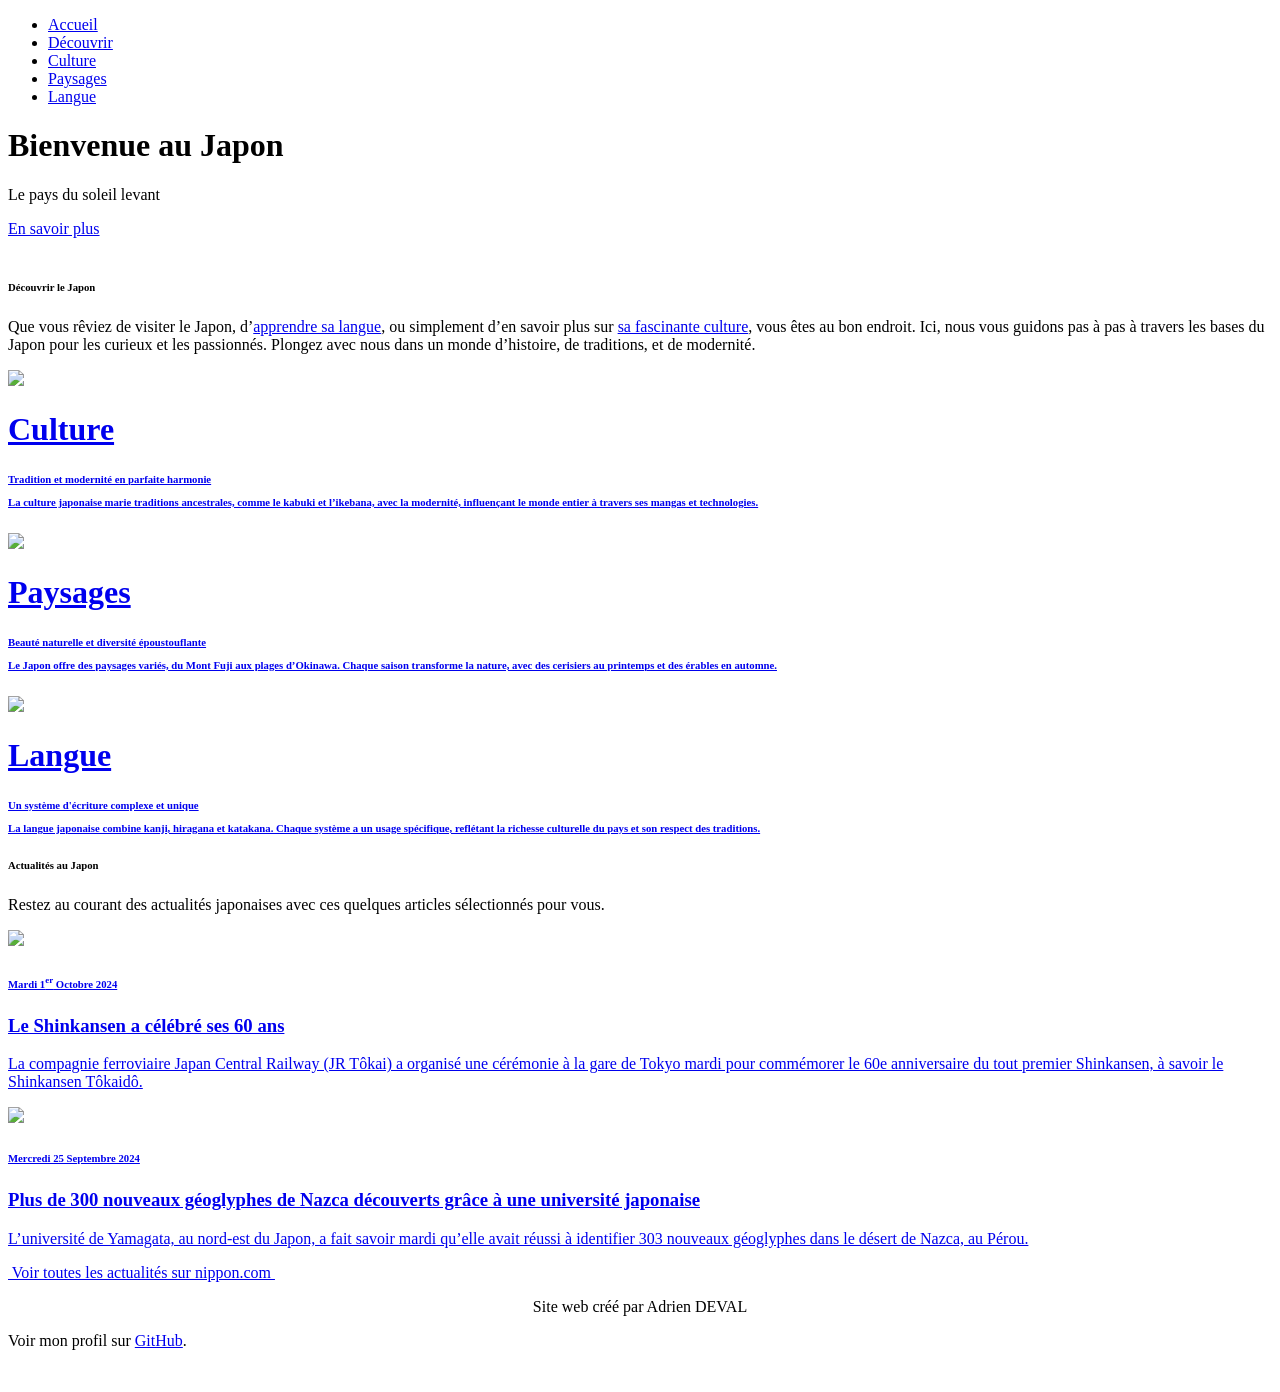
==== index.html @ ce6be85e "Create index.html" ====
<!DOCTYPE html>
<html lang="fr">

<head>
    <meta charset="utf-8">
    <meta name="viewport" content="width=device-width, initial-scale=1, shrink-to-fit=no">
    <title>Accueil</title>

    <link rel="stylesheet" href="assets/vendors/themify-icons/css/themify-icons.css">

    <link rel="stylesheet" href="assets/css/dorang.css">

    <link rel="shortcut icon" href="https://i.postimg.cc/gkh2PCHg/logo-japan.png" type="image/x-icon">

</head>

<body data-spy="scroll" data-target=".navbar" data-offset="40" id="home" class="dark-theme">

    <nav class="page-navbar" data-spy="affix" data-offset-top="10">
        <ul class="nav-navbar container">
            <li class="nav-item"><a href="index.html" class="nav-link nav-active">Accueil</a></li>
            <li class="nav-item"><a href="decouvrir.html" class="nav-link">Découvrir</a></li>
            <li class="nav-item"><a href="culture.html" class="nav-link">Culture</a></li>
            <li class="nav-item"><a href="paysages.html" class="nav-link">Paysages</a></li>
            <li class="nav-item"><a href="langue.html" class="nav-link">Langue</a></li>
        </ul>
    </nav>

    <header class="header">
        <div class="overlay"></div>
        <div class="header-content">
            <h1 class="header-title">Bienvenue au Japon</h1>
            <p class="header-subtitle">Le pays du soleil levant</p>

            <a href="#discoverTitle" class="btn btn-theme-color" title="Découvrir le site"><i class="ti-info"></i> En
                savoir plus</a>

        </div>
    </header>

    <br id="discoverTitle">
    <div class="container page-container">
        <div class="col-md-10 col-lg-8 m-auto">
            <h6 class="title mb-4">Découvrir le Japon</h6>
            <p class="mb-5">Que vous rêviez de visiter le Japon, d’<a href="langue.html" class="linkInText">apprendre sa
                    langue</a>, ou simplement d’en savoir plus
                sur <a href="culture.html" class="linkInText">sa fascinante culture</a>, vous êtes au bon endroit. Ici,
                nous vous guidons pas à pas à travers les
                bases du Japon pour les curieux et les passionnés. Plongez avec nous dans un monde d’histoire, de
                traditions, et de modernité.</p>
        </div>

        <div class="row mb-4">
            <div class="col-md-4">
                <a href="culture.html" class="overlay-img" title="Découvrir la culture">
                    <img src="assets/imgs/index/culture.jpg">
                    <div class="overlay"></div>
                    <div class="des">
                        <h1 class="title">Culture</h1>
                        <h6 class="subtitle">Tradition et modernité en parfaite harmonie</p>
                            <p class="textOnImg">La culture japonaise marie traditions ancestrales, comme le kabuki et
                                l’ikebana, avec la modernité, influençant le monde entier à travers ses mangas et
                                technologies.</p>
                    </div>
                </a>
            </div>
            <div class="col-md-4">
                <a href="paysages.html" class="overlay-img" title="Découvrir les paysages">
                    <img src="main/assets/imgs/index/paysages.jpg">
                    <div class="overlay"></div>
                    <div class="des">
                        <h1 class="title">Paysages</h1>
                        <h6 class="subtitle">Beauté naturelle et diversité époustouflante</p>
                            <p class="textOnImg">Le Japon offre des paysages variés, du Mont Fuji aux plages d’Okinawa.
                                Chaque saison transforme la nature, avec des cerisiers au printemps et des érables en
                                automne.</p>
                    </div>
                </a>
            </div>
            <div class="col-md-4">
                <a href="langue.html" class="overlay-img" title="Découvrir la langue">
                    <img src="/main/assets/imgs/index/langue.jpg">
                    <div class="overlay"></div>
                    <div class="des">
                        <h1 class="title">Langue</h1>
                        <h6 class="subtitle">Un système d'écriture complexe et unique</p>
                            <p class="textOnImg">La langue japonaise combine kanji, hiragana et katakana. Chaque système
                                a un usage spécifique, reflétant la richesse culturelle du pays et son respect des
                                traditions.</p>
                    </div>
                </a>
            </div>
        </div>

        <div class="col-md-10 col-lg-8 m-auto">
            <h6 class="title mb-4 mt-5 pt-5">Actualités au Japon</h6>
            <p class="mb-5">Restez au courant des actualités japonaises avec ces quelques articles sélectionnés pour
                vous.</p>
        </div>

        <div class="row mb-5">
            <div class="col-md-6">
                <a href="https://www.nippon.com/fr/news/yjj2024100100133/" target="_blank" class="card"
                    title="Ouvrir l'article dans un nouvel onglet">
                    <img src="/main/assets/imgs/news/img1.jpg" class="card-img">
                    <div class="card-body">
                        <h6 class="card-subtitle">Mardi 1<sup>er</sup> Octobre 2024</h6>
                        <h3 class="card-title">Le Shinkansen a célébré ses 60 ans</h3>
                        <p>La compagnie ferroviaire Japan Central Railway (JR Tôkai) a organisé une cérémonie à la gare
                            de Tokyo mardi pour commémorer le 60e anniversaire du tout premier Shinkansen, à savoir le
                            Shinkansen Tôkaidô.</p>
                    </div>
                </a>
            </div>
            <div class="col-md-6">
                <a href="https://www.nippon.com/fr/news/yjj2024092400904/" target="_blank" class="card"
                    title="Ouvrir l'article dans un nouvel onglet">
                    <img src="/main/assets/imgs/news/img2.jpg" class="card-img">
                    <div class="card-body">
                        <h6 class="card-subtitle">Mercredi 25 Septembre 2024</h6>
                        <h3 class="card-title">Plus de 300 nouveaux géoglyphes de Nazca découverts grâce à une
                            université japonaise</h3>
                        <p>L’université de Yamagata, au nord-est du Japon, a fait savoir mardi qu’elle avait réussi à
                            identifier 303 nouveaux géoglyphes dans le désert de Nazca, au Pérou.</p>
                    </div>
                </a>
            </div>
        </div>

        <p><i class="ti-arrow-right"></i> <a href="https://www.nippon.com/fr/news/" class="linkInText" target="_blank" title="Ouvrir cette page dans un nouvel onglet">&nbsp;Voir toutes
                les actualités sur nippon.com&nbsp;</a></p>

    </div>

    <div class="contact-section">
        <div class="overlay"></div>
        <div class="container">
            <p align="center">Site web créé par Adrien DEVAL</p>
            <p>Voir mon profil sur <i class="bi bi-github"></i> <a href="https://github.com/adriendeval" class="linkInText" target="_blank" title="Ouvrir cette page dans un nouvel onglet">GitHub</a>.</p>
            <br>
        </div>
    </div>

    <script src="assets/vendors/jquery/jquery-3.4.1.js"></script>
    <script src="assets/vendors/bootstrap/bootstrap.bundle.js"></script>

    <script src="assets/vendors/bootstrap/bootstrap.affix.js"></script>

    <script src="assets/js/dorang.js"></script>

</body>

</html>
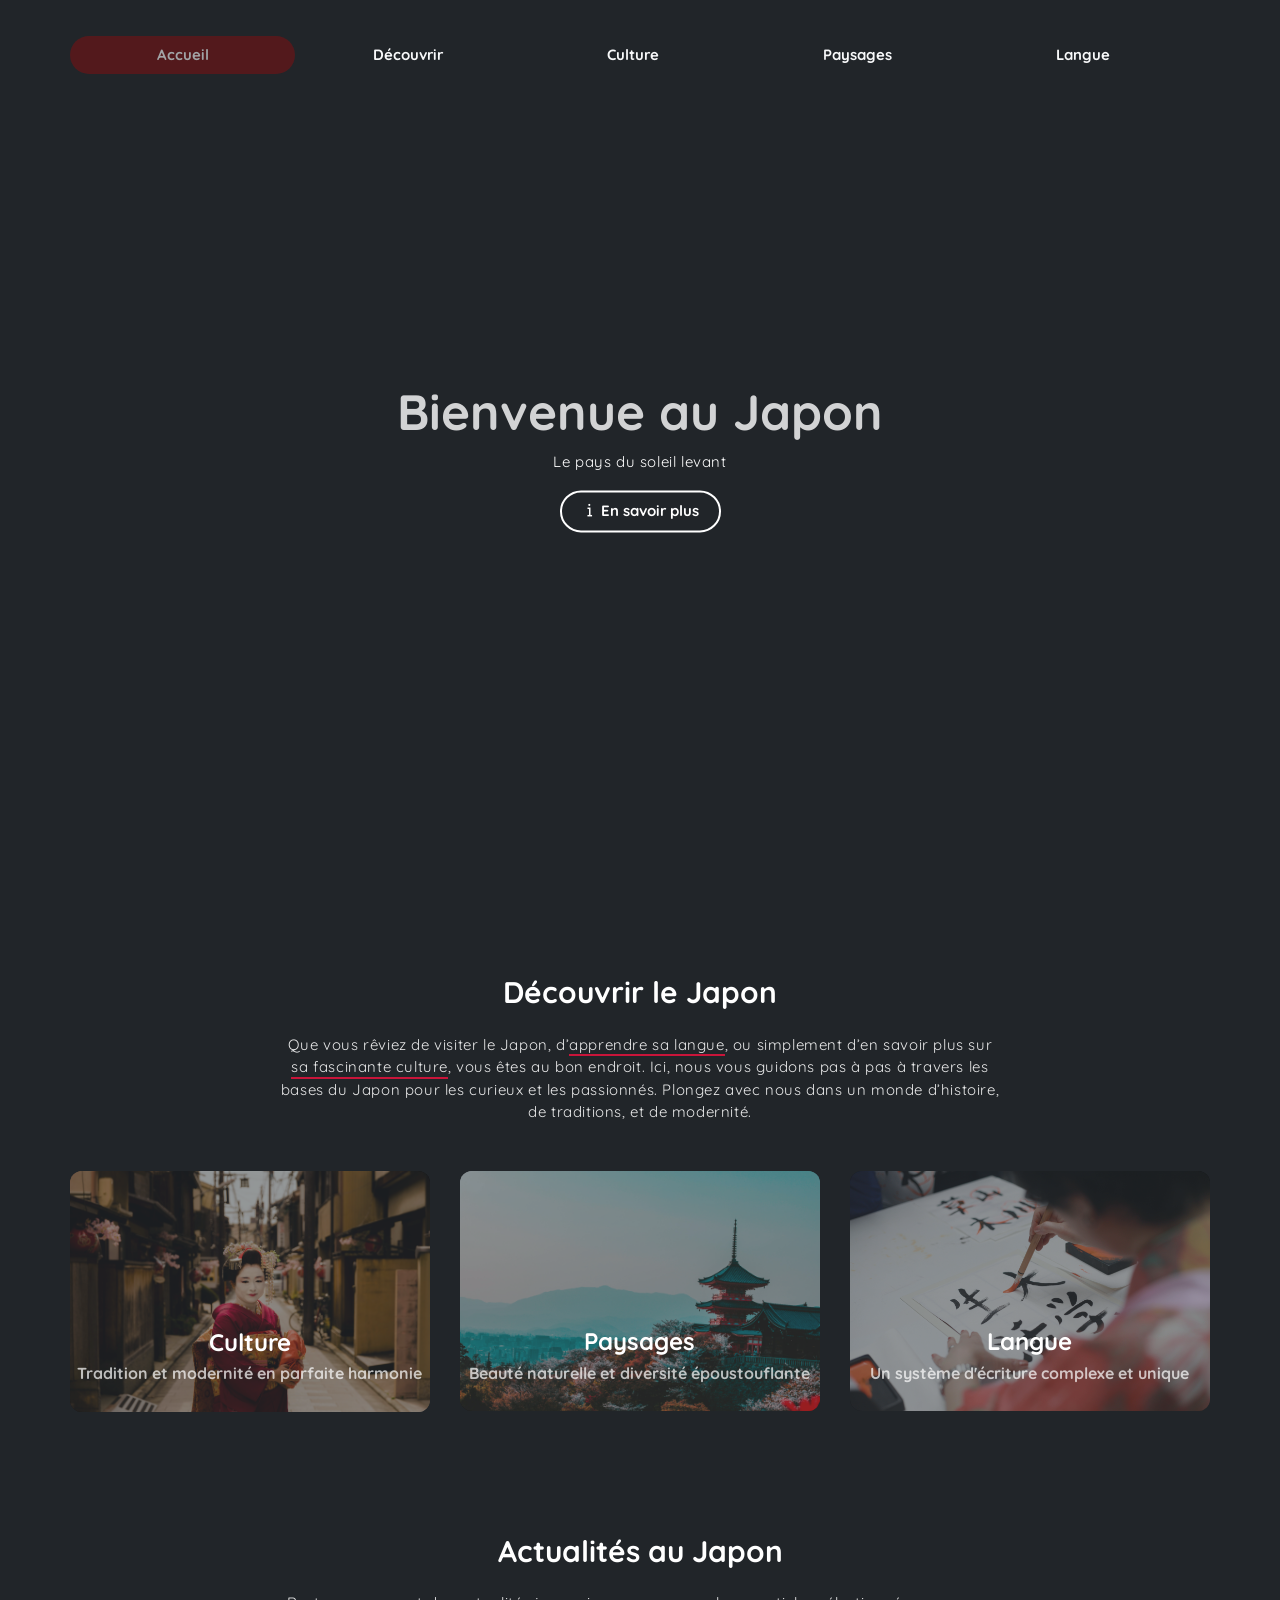
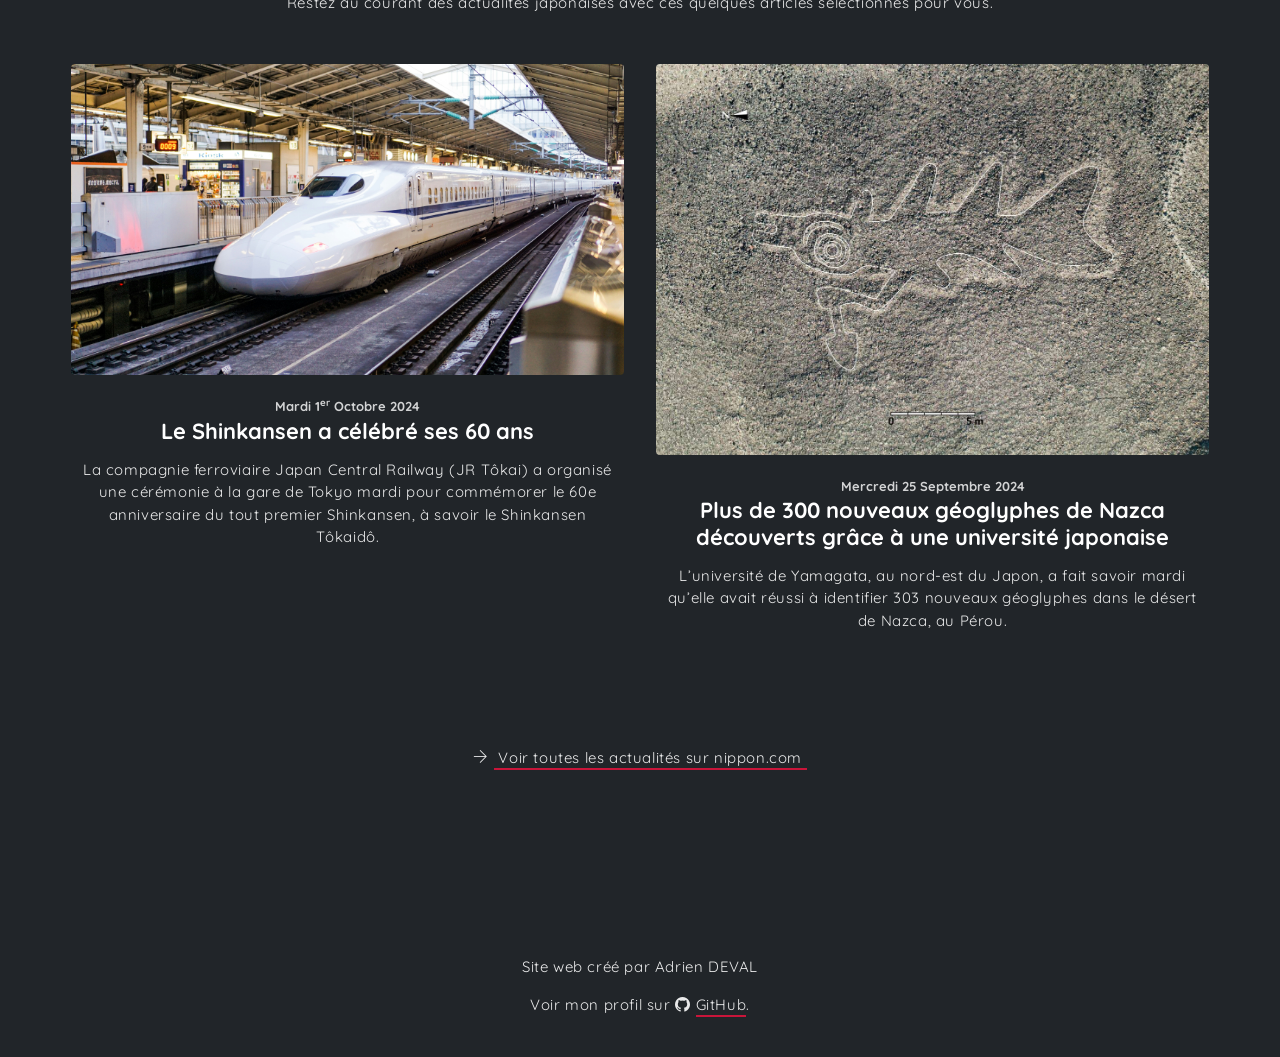
==== commit e00e54c3: "Améliorations" ====
--- a/index.html
+++ b/index.html
@@ -42,9 +42,9 @@
     <div class="container page-container">
         <div class="col-md-10 col-lg-8 m-auto">
             <h6 class="title mb-4">Découvrir le Japon</h6>
-            <p class="mb-5">Que vous rêviez de visiter le Japon, d’<a href="langue.html" class="linkInText">apprendre sa
+            <p class="mb-5">Que vous rêviez de visiter le Japon, d’<a href="langue.html" target="_blank" class="linkInText">apprendre sa
                     langue</a>, ou simplement d’en savoir plus
-                sur <a href="culture.html" class="linkInText">sa fascinante culture</a>, vous êtes au bon endroit. Ici,
+                sur <a href="culture.html" class="linkInText" target="_blank">sa fascinante culture</a>, vous êtes au bon endroit. Ici,
                 nous vous guidons pas à pas à travers les
                 bases du Japon pour les curieux et les passionnés. Plongez avec nous dans un monde d’histoire, de
                 traditions, et de modernité.</p>
@@ -66,7 +66,7 @@
             </div>
             <div class="col-md-4">
                 <a href="paysages.html" class="overlay-img" title="Découvrir les paysages">
-                    <img src="main/assets/imgs/index/paysages.jpg">
+                    <img src="assets/imgs/index/paysages.jpg">
                     <div class="overlay"></div>
                     <div class="des">
                         <h1 class="title">Paysages</h1>
@@ -79,7 +79,7 @@
             </div>
             <div class="col-md-4">
                 <a href="langue.html" class="overlay-img" title="Découvrir la langue">
-                    <img src="/main/assets/imgs/index/langue.jpg">
+                    <img src="assets/imgs/index/langue.jpg">
                     <div class="overlay"></div>
                     <div class="des">
                         <h1 class="title">Langue</h1>
@@ -102,7 +102,7 @@
             <div class="col-md-6">
                 <a href="https://www.nippon.com/fr/news/yjj2024100100133/" target="_blank" class="card"
                     title="Ouvrir l'article dans un nouvel onglet">
-                    <img src="/main/assets/imgs/news/img1.jpg" class="card-img">
+                    <img src="assets/imgs/news/img1.jpg" class="card-img">
                     <div class="card-body">
                         <h6 class="card-subtitle">Mardi 1<sup>er</sup> Octobre 2024</h6>
                         <h3 class="card-title">Le Shinkansen a célébré ses 60 ans</h3>
@@ -115,7 +115,7 @@
             <div class="col-md-6">
                 <a href="https://www.nippon.com/fr/news/yjj2024092400904/" target="_blank" class="card"
                     title="Ouvrir l'article dans un nouvel onglet">
-                    <img src="/main/assets/imgs/news/img2.jpg" class="card-img">
+                    <img src="assets/imgs/news/img2.jpg" class="card-img">
                     <div class="card-body">
                         <h6 class="card-subtitle">Mercredi 25 Septembre 2024</h6>
                         <h3 class="card-title">Plus de 300 nouveaux géoglyphes de Nazca découverts grâce à une
@@ -127,7 +127,8 @@
             </div>
         </div>
 
-        <p><i class="ti-arrow-right"></i> <a href="https://www.nippon.com/fr/news/" class="linkInText" target="_blank" title="Ouvrir cette page dans un nouvel onglet">&nbsp;Voir toutes
+        <p><i class="ti-arrow-right"></i> <a href="https://www.nippon.com/fr/news/" class="linkInText" target="_blank"
+                title="Ouvrir cette page dans un nouvel onglet">&nbsp;Voir toutes
                 les actualités sur nippon.com&nbsp;</a></p>
 
     </div>
@@ -136,7 +137,8 @@
         <div class="overlay"></div>
         <div class="container">
             <p align="center">Site web créé par Adrien DEVAL</p>
-            <p>Voir mon profil sur <i class="bi bi-github"></i> <a href="https://github.com/adriendeval" class="linkInText" target="_blank" title="Ouvrir cette page dans un nouvel onglet">GitHub</a>.</p>
+            <p>Voir mon profil sur <i class="bi bi-github"></i> <a href="https://github.com/adriendeval"
+                    class="linkInText" target="_blank" title="Ouvrir cette page dans un nouvel onglet">GitHub</a>.</p>
             <br>
         </div>
     </div>
@@ -150,4 +152,4 @@
 
 </body>
 
-</html>
+</html>
--- a/assets/css/dorang.css
+++ b/assets/css/dorang.css
@@ -0,0 +1,12912 @@
+@import url("https://fonts.googleapis.com/css?family=Quicksand:300,400,500,700");
+@import url("https://cdn.jsdelivr.net/npm/bootstrap-icons@1.11.3/font/bootstrap-icons.min.css");
+
+:root {
+  --blue: #007bff;
+  --indigo: #6610f2;
+  --purple: #6f42c1;
+  --pink: #e83e8c;
+  --red: #dc3545;
+  --orange: #fd7e14;
+  --yellow: #ffc107;
+  --green: #28a745;
+  --teal: #20c997;
+  --cyan: #17a2b8;
+  --white: #fff;
+  --gray: #6c757d;
+  --gray-dark: #343a40;
+  --primary: #007bff;
+  --secondary: #6c757d;
+  --success: #28a745;
+  --info: #17a2b8;
+  --warning: #ffc107;
+  --danger: #dc3545;
+  --light: #f8f9fa;
+  --dark: #343a40;
+  --breakpoint-xs: 0;
+  --breakpoint-sm: 576px;
+  --breakpoint-md: 768px;
+  --breakpoint-lg: 992px;
+  --breakpoint-xl: 1200px;
+  --font-family-sans-serif: "Quicksand", sans-serif;
+  --font-family-monospace: SFMono-Regular, Menlo, Monaco, Consolas, "Liberation Mono", "Courier New", monospace;
+}
+
+::selection {
+  background-color: crimson;
+}
+
+*,
+*::before,
+*::after {
+  box-sizing: border-box;
+}
+
+html {
+  font-family: sans-serif;
+  line-height: 1.15;
+  -webkit-text-size-adjust: 100%;
+  -webkit-tap-highlight-color: rgba(0, 0, 0, 0);
+  scroll-behavior: smooth;
+}
+
+article,
+aside,
+figcaption,
+figure,
+footer,
+header,
+hgroup,
+main,
+nav,
+section {
+  display: block;
+}
+
+.textOnImg {
+  margin-left: 25px;
+  margin-right: 25px;
+  font-size: smaller;
+}
+
+body {
+  margin: 0;
+  font-family: "Quicksand", sans-serif;
+  font-size: 1rem;
+  font-weight: 400;
+  line-height: 1.5;
+  color: #212529;
+  text-align: left;
+  background-color: #fff;
+}
+
+[tabindex="-1"]:focus {
+  outline: 0 !important;
+}
+
+hr {
+  box-sizing: content-box;
+  height: 0;
+  overflow: visible;
+}
+
+h1,
+h2,
+h3,
+h4,
+h5,
+h6 {
+  margin-top: 0;
+  margin-bottom: 0.5rem;
+}
+
+p {
+  margin-top: 0;
+  margin-bottom: 1rem;
+}
+
+abbr[title],
+abbr[data-original-title] {
+  text-decoration: underline;
+  -webkit-text-decoration: underline dotted;
+  text-decoration: underline dotted;
+  cursor: help;
+  border-bottom: 0;
+  -webkit-text-decoration-skip-ink: none;
+  text-decoration-skip-ink: none;
+}
+
+address {
+  margin-bottom: 1rem;
+  font-style: normal;
+  line-height: inherit;
+}
+
+ol,
+ul,
+dl {
+  margin-top: 0;
+  margin-bottom: 1rem;
+}
+
+ol ol,
+ul ul,
+ol ul,
+ul ol {
+  margin-bottom: 0;
+}
+
+dt {
+  font-weight: 700;
+}
+
+dd {
+  margin-bottom: .5rem;
+  margin-left: 0;
+}
+
+blockquote {
+  margin: 0 0 1rem;
+}
+
+b,
+strong {
+  font-weight: bolder;
+}
+
+small {
+  font-size: 80%;
+}
+
+sub,
+sup {
+  position: relative;
+  font-size: 75%;
+  line-height: 0;
+  vertical-align: baseline;
+}
+
+sub {
+  bottom: -.25em;
+}
+
+sup {
+  top: -.5em;
+}
+
+a {
+  color: crimson;
+  text-decoration: none;
+  background-color: transparent;
+}
+
+a:hover {
+  color: rgb(196, 22, 57);
+  text-decoration: none;
+}
+
+a:not([href]):not([tabindex]) {
+  color: inherit;
+  text-decoration: none;
+}
+
+a:not([href]):not([tabindex]):hover,
+a:not([href]):not([tabindex]):focus {
+  color: inherit;
+  text-decoration: none;
+}
+
+a:not([href]):not([tabindex]):focus {
+  outline: 0;
+}
+
+pre,
+code,
+kbd,
+samp {
+  font-family: SFMono-Regular, Menlo, Monaco, Consolas, "Liberation Mono", "Courier New", monospace;
+  font-size: 1em;
+}
+
+pre {
+  margin-top: 0;
+  margin-bottom: 1rem;
+  overflow: auto;
+}
+
+figure {
+  margin: 0 0 1rem;
+}
+
+img {
+  vertical-align: middle;
+  border-style: none;
+}
+
+svg {
+  overflow: hidden;
+  vertical-align: middle;
+}
+
+table {
+  border-collapse: collapse;
+}
+
+caption {
+  padding-top: 0.75rem;
+  padding-bottom: 0.75rem;
+  color: #6c757d;
+  text-align: left;
+  caption-side: bottom;
+}
+
+th {
+  text-align: inherit;
+}
+
+label {
+  display: inline-block;
+  margin-bottom: 0.5rem;
+}
+
+button {
+  border-radius: 0;
+}
+
+button:focus {
+  outline: 1px dotted;
+  outline: 5px auto -webkit-focus-ring-color;
+}
+
+input,
+button,
+select,
+optgroup,
+textarea {
+  margin: 0;
+  font-family: inherit;
+  font-size: inherit;
+  line-height: inherit;
+}
+
+button,
+input {
+  overflow: visible;
+}
+
+button,
+select {
+  text-transform: none;
+}
+
+select {
+  word-wrap: normal;
+}
+
+button:not(:disabled),
+[type="button"]:not(:disabled),
+[type="reset"]:not(:disabled),
+[type="submit"]:not(:disabled) {
+  cursor: pointer;
+}
+
+button::-moz-focus-inner,
+[type="button"]::-moz-focus-inner,
+[type="reset"]::-moz-focus-inner,
+[type="submit"]::-moz-focus-inner {
+  padding: 0;
+  border-style: none;
+}
+
+input[type="radio"],
+input[type="checkbox"] {
+  box-sizing: border-box;
+  padding: 0;
+}
+
+textarea {
+  overflow: auto;
+  resize: vertical;
+}
+
+fieldset {
+  min-width: 0;
+  padding: 0;
+  margin: 0;
+  border: 0;
+}
+
+legend {
+  display: block;
+  width: 100%;
+  max-width: 100%;
+  padding: 0;
+  margin-bottom: .5rem;
+  font-size: 1.5rem;
+  line-height: inherit;
+  color: inherit;
+  white-space: normal;
+}
+
+progress {
+  vertical-align: baseline;
+}
+
+[type="number"]::-webkit-inner-spin-button,
+[type="number"]::-webkit-outer-spin-button {
+  height: auto;
+}
+
+[type="search"]::-webkit-search-decoration {
+  -webkit-appearance: none;
+}
+
+::-webkit-file-upload-button {
+  font: inherit;
+  -webkit-appearance: button;
+}
+
+output {
+  display: inline-block;
+}
+
+summary {
+  display: list-item;
+  cursor: pointer;
+}
+
+template {
+  display: none;
+}
+
+[hidden] {
+  display: none !important;
+}
+
+h1,
+h2,
+h3,
+h4,
+h5,
+h6,
+.h1,
+.h2,
+.h3,
+.h4,
+.h5,
+.h6 {
+  margin-bottom: 0.5rem;
+  font-weight: 500;
+  line-height: 1.2;
+}
+
+h1,
+.h1 {
+  font-size: 2.5rem;
+}
+
+h2,
+.h2 {
+  font-size: 2rem;
+}
+
+h3,
+.h3 {
+  font-size: 1.75rem;
+}
+
+h4,
+.h4 {
+  font-size: 1.5rem;
+}
+
+h5,
+.h5 {
+  font-size: 1.25rem;
+}
+
+h6,
+.h6 {
+  font-size: 1rem;
+}
+
+.lead {
+  font-size: 1.25rem;
+  font-weight: 300;
+}
+
+.display-1 {
+  font-size: 6rem;
+  font-weight: 300;
+  line-height: 1.2;
+}
+
+.display-2 {
+  font-size: 5.5rem;
+  font-weight: 300;
+  line-height: 1.2;
+}
+
+.display-3 {
+  font-size: 4.5rem;
+  font-weight: 300;
+  line-height: 1.2;
+}
+
+.display-4 {
+  font-size: 3.5rem;
+  font-weight: 300;
+  line-height: 1.2;
+}
+
+hr {
+  margin-top: 1rem;
+  margin-bottom: 1rem;
+  border: 0;
+  border-top: 1px solid rgba(0, 0, 0, 0.1);
+}
+
+small,
+.small {
+  font-size: 80%;
+  font-weight: 400;
+}
+
+mark,
+.mark {
+  padding: 0.2em;
+  background-color: #fcf8e3;
+}
+
+.list-unstyled {
+  padding-left: 0;
+  list-style: none;
+}
+
+.list-inline {
+  padding-left: 0;
+  list-style: none;
+}
+
+.list-inline-item {
+  display: inline-block;
+}
+
+.list-inline-item:not(:last-child) {
+  margin-right: 0.5rem;
+}
+
+.initialism {
+  font-size: 90%;
+  text-transform: uppercase;
+}
+
+.blockquote {
+  margin-bottom: 1rem;
+  font-size: 1.25rem;
+}
+
+.blockquote-footer {
+  display: block;
+  font-size: 80%;
+  color: #6c757d;
+}
+
+.blockquote-footer::before {
+  content: "\2014\00A0";
+}
+
+.img-fluid {
+  max-width: 100%;
+  height: auto;
+}
+
+.img-thumbnail {
+  padding: 0.25rem;
+  background-color: #fff;
+  border: 1px solid #dee2e6;
+  border-radius: 0.25rem;
+  max-width: 100%;
+  height: auto;
+}
+
+.figure {
+  display: inline-block;
+}
+
+.figure-img {
+  margin-bottom: 0.5rem;
+  line-height: 1;
+}
+
+.figure-caption {
+  font-size: 90%;
+  color: #6c757d;
+}
+
+code {
+  font-size: 87.5%;
+  color: #e83e8c;
+  word-break: break-word;
+}
+
+a>code {
+  color: inherit;
+}
+
+kbd {
+  padding: 0.2rem 0.4rem;
+  font-size: 87.5%;
+  color: #fff;
+  background-color: #212529;
+  border-radius: 0.2rem;
+}
+
+kbd kbd {
+  padding: 0;
+  font-size: 100%;
+  font-weight: 700;
+}
+
+pre {
+  display: block;
+  font-size: 87.5%;
+  color: #212529;
+}
+
+pre code {
+  font-size: inherit;
+  color: inherit;
+  word-break: normal;
+}
+
+.pre-scrollable {
+  max-height: 340px;
+  overflow-y: scroll;
+}
+
+.container {
+  width: 100%;
+  padding-right: 15px;
+  padding-left: 15px;
+  margin-right: auto;
+  margin-left: auto;
+}
+
+@media (min-width: 576px) {
+  .container {
+    max-width: 540px;
+  }
+}
+
+@media (min-width: 768px) {
+  .container {
+    max-width: 720px;
+  }
+}
+
+@media (min-width: 992px) {
+  .container {
+    max-width: 960px;
+  }
+}
+
+@media (min-width: 1200px) {
+  .container {
+    max-width: 1140px;
+  }
+}
+
+.container-fluid {
+  width: 100%;
+  padding-right: 15px;
+  padding-left: 15px;
+  margin-right: auto;
+  margin-left: auto;
+}
+
+.row {
+  display: -webkit-box;
+  display: -webkit-flex;
+  display: -ms-flexbox;
+  display: flex;
+  -webkit-flex-wrap: wrap;
+  -ms-flex-wrap: wrap;
+  flex-wrap: wrap;
+  margin-right: -15px;
+  margin-left: -15px;
+}
+
+.no-gutters {
+  margin-right: 0;
+  margin-left: 0;
+}
+
+.no-gutters>.col,
+.no-gutters>[class*="col-"] {
+  padding-right: 0;
+  padding-left: 0;
+}
+
+.col-1,
+.col-2,
+.col-3,
+.col-4,
+.col-5,
+.col-6,
+.col-7,
+.col-8,
+.col-9,
+.col-10,
+.col-11,
+.col-12,
+.col,
+.col-auto,
+.col-sm-1,
+.col-sm-2,
+.col-sm-3,
+.col-sm-4,
+.col-sm-5,
+.col-sm-6,
+.col-sm-7,
+.col-sm-8,
+.col-sm-9,
+.col-sm-10,
+.col-sm-11,
+.col-sm-12,
+.col-sm,
+.col-sm-auto,
+.col-md-1,
+.col-md-2,
+.col-md-3,
+.col-md-4,
+.col-md-5,
+.col-md-6,
+.col-md-7,
+.col-md-8,
+.col-md-9,
+.col-md-10,
+.col-md-11,
+.col-md-12,
+.col-md,
+.col-md-auto,
+.col-lg-1,
+.col-lg-2,
+.col-lg-3,
+.col-lg-4,
+.col-lg-5,
+.col-lg-6,
+.col-lg-7,
+.col-lg-8,
+.col-lg-9,
+.col-lg-10,
+.col-lg-11,
+.col-lg-12,
+.col-lg,
+.col-lg-auto,
+.col-xl-1,
+.col-xl-2,
+.col-xl-3,
+.col-xl-4,
+.col-xl-5,
+.col-xl-6,
+.col-xl-7,
+.col-xl-8,
+.col-xl-9,
+.col-xl-10,
+.col-xl-11,
+.col-xl-12,
+.col-xl,
+.col-xl-auto {
+  position: relative;
+  width: 100%;
+  padding-right: 15px;
+  padding-left: 15px;
+}
+
+.col {
+  -webkit-flex-basis: 0;
+  -ms-flex-preferred-size: 0;
+  flex-basis: 0;
+  -webkit-box-flex: 1;
+  -webkit-flex-grow: 1;
+  -ms-flex-positive: 1;
+  flex-grow: 1;
+  max-width: 100%;
+}
+
+.col-auto {
+  -webkit-box-flex: 0;
+  -webkit-flex: 0 0 auto;
+  -ms-flex: 0 0 auto;
+  flex: 0 0 auto;
+  width: auto;
+  max-width: 100%;
+}
+
+.col-1 {
+  -webkit-box-flex: 0;
+  -webkit-flex: 0 0 8.33333%;
+  -ms-flex: 0 0 8.33333%;
+  flex: 0 0 8.33333%;
+  max-width: 8.33333%;
+}
+
+.col-2 {
+  -webkit-box-flex: 0;
+  -webkit-flex: 0 0 16.66667%;
+  -ms-flex: 0 0 16.66667%;
+  flex: 0 0 16.66667%;
+  max-width: 16.66667%;
+}
+
+.col-3 {
+  -webkit-box-flex: 0;
+  -webkit-flex: 0 0 25%;
+  -ms-flex: 0 0 25%;
+  flex: 0 0 25%;
+  max-width: 25%;
+}
+
+.col-4 {
+  -webkit-box-flex: 0;
+  -webkit-flex: 0 0 33.33333%;
+  -ms-flex: 0 0 33.33333%;
+  flex: 0 0 33.33333%;
+  max-width: 33.33333%;
+}
+
+.col-5 {
+  -webkit-box-flex: 0;
+  -webkit-flex: 0 0 41.66667%;
+  -ms-flex: 0 0 41.66667%;
+  flex: 0 0 41.66667%;
+  max-width: 41.66667%;
+}
+
+.col-6 {
+  -webkit-box-flex: 0;
+  -webkit-flex: 0 0 50%;
+  -ms-flex: 0 0 50%;
+  flex: 0 0 50%;
+  max-width: 50%;
+}
+
+.col-7 {
+  -webkit-box-flex: 0;
+  -webkit-flex: 0 0 58.33333%;
+  -ms-flex: 0 0 58.33333%;
+  flex: 0 0 58.33333%;
+  max-width: 58.33333%;
+}
+
+.col-8 {
+  -webkit-box-flex: 0;
+  -webkit-flex: 0 0 66.66667%;
+  -ms-flex: 0 0 66.66667%;
+  flex: 0 0 66.66667%;
+  max-width: 66.66667%;
+}
+
+.col-9 {
+  -webkit-box-flex: 0;
+  -webkit-flex: 0 0 75%;
+  -ms-flex: 0 0 75%;
+  flex: 0 0 75%;
+  max-width: 75%;
+}
+
+.col-10 {
+  -webkit-box-flex: 0;
+  -webkit-flex: 0 0 83.33333%;
+  -ms-flex: 0 0 83.33333%;
+  flex: 0 0 83.33333%;
+  max-width: 83.33333%;
+}
+
+.col-11 {
+  -webkit-box-flex: 0;
+  -webkit-flex: 0 0 91.66667%;
+  -ms-flex: 0 0 91.66667%;
+  flex: 0 0 91.66667%;
+  max-width: 91.66667%;
+}
+
+.col-12 {
+  -webkit-box-flex: 0;
+  -webkit-flex: 0 0 100%;
+  -ms-flex: 0 0 100%;
+  flex: 0 0 100%;
+  max-width: 100%;
+}
+
+.order-first {
+  -webkit-box-ordinal-group: 0;
+  -webkit-order: -1;
+  -ms-flex-order: -1;
+  order: -1;
+}
+
+.order-last {
+  -webkit-box-ordinal-group: 14;
+  -webkit-order: 13;
+  -ms-flex-order: 13;
+  order: 13;
+}
+
+.order-0 {
+  -webkit-box-ordinal-group: 1;
+  -webkit-order: 0;
+  -ms-flex-order: 0;
+  order: 0;
+}
+
+.order-1 {
+  -webkit-box-ordinal-group: 2;
+  -webkit-order: 1;
+  -ms-flex-order: 1;
+  order: 1;
+}
+
+.order-2 {
+  -webkit-box-ordinal-group: 3;
+  -webkit-order: 2;
+  -ms-flex-order: 2;
+  order: 2;
+}
+
+.order-3 {
+  -webkit-box-ordinal-group: 4;
+  -webkit-order: 3;
+  -ms-flex-order: 3;
+  order: 3;
+}
+
+.order-4 {
+  -webkit-box-ordinal-group: 5;
+  -webkit-order: 4;
+  -ms-flex-order: 4;
+  order: 4;
+}
+
+.order-5 {
+  -webkit-box-ordinal-group: 6;
+  -webkit-order: 5;
+  -ms-flex-order: 5;
+  order: 5;
+}
+
+.order-6 {
+  -webkit-box-ordinal-group: 7;
+  -webkit-order: 6;
+  -ms-flex-order: 6;
+  order: 6;
+}
+
+.order-7 {
+  -webkit-box-ordinal-group: 8;
+  -webkit-order: 7;
+  -ms-flex-order: 7;
+  order: 7;
+}
+
+.order-8 {
+  -webkit-box-ordinal-group: 9;
+  -webkit-order: 8;
+  -ms-flex-order: 8;
+  order: 8;
+}
+
+.order-9 {
+  -webkit-box-ordinal-group: 10;
+  -webkit-order: 9;
+  -ms-flex-order: 9;
+  order: 9;
+}
+
+.order-10 {
+  -webkit-box-ordinal-group: 11;
+  -webkit-order: 10;
+  -ms-flex-order: 10;
+  order: 10;
+}
+
+.order-11 {
+  -webkit-box-ordinal-group: 12;
+  -webkit-order: 11;
+  -ms-flex-order: 11;
+  order: 11;
+}
+
+.order-12 {
+  -webkit-box-ordinal-group: 13;
+  -webkit-order: 12;
+  -ms-flex-order: 12;
+  order: 12;
+}
+
+.offset-1 {
+  margin-left: 8.33333%;
+}
+
+.offset-2 {
+  margin-left: 16.66667%;
+}
+
+.offset-3 {
+  margin-left: 25%;
+}
+
+.offset-4 {
+  margin-left: 33.33333%;
+}
+
+.offset-5 {
+  margin-left: 41.66667%;
+}
+
+.offset-6 {
+  margin-left: 50%;
+}
+
+.offset-7 {
+  margin-left: 58.33333%;
+}
+
+.offset-8 {
+  margin-left: 66.66667%;
+}
+
+.offset-9 {
+  margin-left: 75%;
+}
+
+.offset-10 {
+  margin-left: 83.33333%;
+}
+
+.offset-11 {
+  margin-left: 91.66667%;
+}
+
+@media (min-width: 576px) {
+  .col-sm {
+    -webkit-flex-basis: 0;
+    -ms-flex-preferred-size: 0;
+    flex-basis: 0;
+    -webkit-box-flex: 1;
+    -webkit-flex-grow: 1;
+    -ms-flex-positive: 1;
+    flex-grow: 1;
+    max-width: 100%;
+  }
+
+  .col-sm-auto {
+    -webkit-box-flex: 0;
+    -webkit-flex: 0 0 auto;
+    -ms-flex: 0 0 auto;
+    flex: 0 0 auto;
+    width: auto;
+    max-width: 100%;
+  }
+
+  .col-sm-1 {
+    -webkit-box-flex: 0;
+    -webkit-flex: 0 0 8.33333%;
+    -ms-flex: 0 0 8.33333%;
+    flex: 0 0 8.33333%;
+    max-width: 8.33333%;
+  }
+
+  .col-sm-2 {
+    -webkit-box-flex: 0;
+    -webkit-flex: 0 0 16.66667%;
+    -ms-flex: 0 0 16.66667%;
+    flex: 0 0 16.66667%;
+    max-width: 16.66667%;
+  }
+
+  .col-sm-3 {
+    -webkit-box-flex: 0;
+    -webkit-flex: 0 0 25%;
+    -ms-flex: 0 0 25%;
+    flex: 0 0 25%;
+    max-width: 25%;
+  }
+
+  .col-sm-4 {
+    -webkit-box-flex: 0;
+    -webkit-flex: 0 0 33.33333%;
+    -ms-flex: 0 0 33.33333%;
+    flex: 0 0 33.33333%;
+    max-width: 33.33333%;
+  }
+
+  .col-sm-5 {
+    -webkit-box-flex: 0;
+    -webkit-flex: 0 0 41.66667%;
+    -ms-flex: 0 0 41.66667%;
+    flex: 0 0 41.66667%;
+    max-width: 41.66667%;
+  }
+
+  .col-sm-6 {
+    -webkit-box-flex: 0;
+    -webkit-flex: 0 0 50%;
+    -ms-flex: 0 0 50%;
+    flex: 0 0 50%;
+    max-width: 50%;
+  }
+
+  .col-sm-7 {
+    -webkit-box-flex: 0;
+    -webkit-flex: 0 0 58.33333%;
+    -ms-flex: 0 0 58.33333%;
+    flex: 0 0 58.33333%;
+    max-width: 58.33333%;
+  }
+
+  .col-sm-8 {
+    -webkit-box-flex: 0;
+    -webkit-flex: 0 0 66.66667%;
+    -ms-flex: 0 0 66.66667%;
+    flex: 0 0 66.66667%;
+    max-width: 66.66667%;
+  }
+
+  .col-sm-9 {
+    -webkit-box-flex: 0;
+    -webkit-flex: 0 0 75%;
+    -ms-flex: 0 0 75%;
+    flex: 0 0 75%;
+    max-width: 75%;
+  }
+
+  .col-sm-10 {
+    -webkit-box-flex: 0;
+    -webkit-flex: 0 0 83.33333%;
+    -ms-flex: 0 0 83.33333%;
+    flex: 0 0 83.33333%;
+    max-width: 83.33333%;
+  }
+
+  .col-sm-11 {
+    -webkit-box-flex: 0;
+    -webkit-flex: 0 0 91.66667%;
+    -ms-flex: 0 0 91.66667%;
+    flex: 0 0 91.66667%;
+    max-width: 91.66667%;
+  }
+
+  .col-sm-12 {
+    -webkit-box-flex: 0;
+    -webkit-flex: 0 0 100%;
+    -ms-flex: 0 0 100%;
+    flex: 0 0 100%;
+    max-width: 100%;
+  }
+
+  .order-sm-first {
+    -webkit-box-ordinal-group: 0;
+    -webkit-order: -1;
+    -ms-flex-order: -1;
+    order: -1;
+  }
+
+  .order-sm-last {
+    -webkit-box-ordinal-group: 14;
+    -webkit-order: 13;
+    -ms-flex-order: 13;
+    order: 13;
+  }
+
+  .order-sm-0 {
+    -webkit-box-ordinal-group: 1;
+    -webkit-order: 0;
+    -ms-flex-order: 0;
+    order: 0;
+  }
+
+  .order-sm-1 {
+    -webkit-box-ordinal-group: 2;
+    -webkit-order: 1;
+    -ms-flex-order: 1;
+    order: 1;
+  }
+
+  .order-sm-2 {
+    -webkit-box-ordinal-group: 3;
+    -webkit-order: 2;
+    -ms-flex-order: 2;
+    order: 2;
+  }
+
+  .order-sm-3 {
+    -webkit-box-ordinal-group: 4;
+    -webkit-order: 3;
+    -ms-flex-order: 3;
+    order: 3;
+  }
+
+  .order-sm-4 {
+    -webkit-box-ordinal-group: 5;
+    -webkit-order: 4;
+    -ms-flex-order: 4;
+    order: 4;
+  }
+
+  .order-sm-5 {
+    -webkit-box-ordinal-group: 6;
+    -webkit-order: 5;
+    -ms-flex-order: 5;
+    order: 5;
+  }
+
+  .order-sm-6 {
+    -webkit-box-ordinal-group: 7;
+    -webkit-order: 6;
+    -ms-flex-order: 6;
+    order: 6;
+  }
+
+  .order-sm-7 {
+    -webkit-box-ordinal-group: 8;
+    -webkit-order: 7;
+    -ms-flex-order: 7;
+    order: 7;
+  }
+
+  .order-sm-8 {
+    -webkit-box-ordinal-group: 9;
+    -webkit-order: 8;
+    -ms-flex-order: 8;
+    order: 8;
+  }
+
+  .order-sm-9 {
+    -webkit-box-ordinal-group: 10;
+    -webkit-order: 9;
+    -ms-flex-order: 9;
+    order: 9;
+  }
+
+  .order-sm-10 {
+    -webkit-box-ordinal-group: 11;
+    -webkit-order: 10;
+    -ms-flex-order: 10;
+    order: 10;
+  }
+
+  .order-sm-11 {
+    -webkit-box-ordinal-group: 12;
+    -webkit-order: 11;
+    -ms-flex-order: 11;
+    order: 11;
+  }
+
+  .order-sm-12 {
+    -webkit-box-ordinal-group: 13;
+    -webkit-order: 12;
+    -ms-flex-order: 12;
+    order: 12;
+  }
+
+  .offset-sm-0 {
+    margin-left: 0;
+  }
+
+  .offset-sm-1 {
+    margin-left: 8.33333%;
+  }
+
+  .offset-sm-2 {
+    margin-left: 16.66667%;
+  }
+
+  .offset-sm-3 {
+    margin-left: 25%;
+  }
+
+  .offset-sm-4 {
+    margin-left: 33.33333%;
+  }
+
+  .offset-sm-5 {
+    margin-left: 41.66667%;
+  }
+
+  .offset-sm-6 {
+    margin-left: 50%;
+  }
+
+  .offset-sm-7 {
+    margin-left: 58.33333%;
+  }
+
+  .offset-sm-8 {
+    margin-left: 66.66667%;
+  }
+
+  .offset-sm-9 {
+    margin-left: 75%;
+  }
+
+  .offset-sm-10 {
+    margin-left: 83.33333%;
+  }
+
+  .offset-sm-11 {
+    margin-left: 91.66667%;
+  }
+}
+
+@media (min-width: 768px) {
+  .col-md {
+    -webkit-flex-basis: 0;
+    -ms-flex-preferred-size: 0;
+    flex-basis: 0;
+    -webkit-box-flex: 1;
+    -webkit-flex-grow: 1;
+    -ms-flex-positive: 1;
+    flex-grow: 1;
+    max-width: 100%;
+  }
+
+  .col-md-auto {
+    -webkit-box-flex: 0;
+    -webkit-flex: 0 0 auto;
+    -ms-flex: 0 0 auto;
+    flex: 0 0 auto;
+    width: auto;
+    max-width: 100%;
+  }
+
+  .col-md-1 {
+    -webkit-box-flex: 0;
+    -webkit-flex: 0 0 8.33333%;
+    -ms-flex: 0 0 8.33333%;
+    flex: 0 0 8.33333%;
+    max-width: 8.33333%;
+  }
+
+  .col-md-2 {
+    -webkit-box-flex: 0;
+    -webkit-flex: 0 0 16.66667%;
+    -ms-flex: 0 0 16.66667%;
+    flex: 0 0 16.66667%;
+    max-width: 16.66667%;
+  }
+
+  .col-md-3 {
+    -webkit-box-flex: 0;
+    -webkit-flex: 0 0 25%;
+    -ms-flex: 0 0 25%;
+    flex: 0 0 25%;
+    max-width: 25%;
+  }
+
+  .col-md-4 {
+    -webkit-box-flex: 0;
+    -webkit-flex: 0 0 33.33333%;
+    -ms-flex: 0 0 33.33333%;
+    flex: 0 0 33.33333%;
+    max-width: 33.33333%;
+  }
+
+  .col-md-5 {
+    -webkit-box-flex: 0;
+    -webkit-flex: 0 0 41.66667%;
+    -ms-flex: 0 0 41.66667%;
+    flex: 0 0 41.66667%;
+    max-width: 41.66667%;
+  }
+
+  .col-md-6 {
+    -webkit-box-flex: 0;
+    -webkit-flex: 0 0 50%;
+    -ms-flex: 0 0 50%;
+    flex: 0 0 50%;
+    max-width: 50%;
+  }
+
+  .col-md-7 {
+    -webkit-box-flex: 0;
+    -webkit-flex: 0 0 58.33333%;
+    -ms-flex: 0 0 58.33333%;
+    flex: 0 0 58.33333%;
+    max-width: 58.33333%;
+  }
+
+  .col-md-8 {
+    -webkit-box-flex: 0;
+    -webkit-flex: 0 0 66.66667%;
+    -ms-flex: 0 0 66.66667%;
+    flex: 0 0 66.66667%;
+    max-width: 66.66667%;
+  }
+
+  .col-md-9 {
+    -webkit-box-flex: 0;
+    -webkit-flex: 0 0 75%;
+    -ms-flex: 0 0 75%;
+    flex: 0 0 75%;
+    max-width: 75%;
+  }
+
+  .col-md-10 {
+    -webkit-box-flex: 0;
+    -webkit-flex: 0 0 83.33333%;
+    -ms-flex: 0 0 83.33333%;
+    flex: 0 0 83.33333%;
+    max-width: 83.33333%;
+  }
+
+  .col-md-11 {
+    -webkit-box-flex: 0;
+    -webkit-flex: 0 0 91.66667%;
+    -ms-flex: 0 0 91.66667%;
+    flex: 0 0 91.66667%;
+    max-width: 91.66667%;
+  }
+
+  .col-md-12 {
+    -webkit-box-flex: 0;
+    -webkit-flex: 0 0 100%;
+    -ms-flex: 0 0 100%;
+    flex: 0 0 100%;
+    max-width: 100%;
+  }
+
+  .order-md-first {
+    -webkit-box-ordinal-group: 0;
+    -webkit-order: -1;
+    -ms-flex-order: -1;
+    order: -1;
+  }
+
+  .order-md-last {
+    -webkit-box-ordinal-group: 14;
+    -webkit-order: 13;
+    -ms-flex-order: 13;
+    order: 13;
+  }
+
+  .order-md-0 {
+    -webkit-box-ordinal-group: 1;
+    -webkit-order: 0;
+    -ms-flex-order: 0;
+    order: 0;
+  }
+
+  .order-md-1 {
+    -webkit-box-ordinal-group: 2;
+    -webkit-order: 1;
+    -ms-flex-order: 1;
+    order: 1;
+  }
+
+  .order-md-2 {
+    -webkit-box-ordinal-group: 3;
+    -webkit-order: 2;
+    -ms-flex-order: 2;
+    order: 2;
+  }
+
+  .order-md-3 {
+    -webkit-box-ordinal-group: 4;
+    -webkit-order: 3;
+    -ms-flex-order: 3;
+    order: 3;
+  }
+
+  .order-md-4 {
+    -webkit-box-ordinal-group: 5;
+    -webkit-order: 4;
+    -ms-flex-order: 4;
+    order: 4;
+  }
+
+  .order-md-5 {
+    -webkit-box-ordinal-group: 6;
+    -webkit-order: 5;
+    -ms-flex-order: 5;
+    order: 5;
+  }
+
+  .order-md-6 {
+    -webkit-box-ordinal-group: 7;
+    -webkit-order: 6;
+    -ms-flex-order: 6;
+    order: 6;
+  }
+
+  .order-md-7 {
+    -webkit-box-ordinal-group: 8;
+    -webkit-order: 7;
+    -ms-flex-order: 7;
+    order: 7;
+  }
+
+  .order-md-8 {
+    -webkit-box-ordinal-group: 9;
+    -webkit-order: 8;
+    -ms-flex-order: 8;
+    order: 8;
+  }
+
+  .order-md-9 {
+    -webkit-box-ordinal-group: 10;
+    -webkit-order: 9;
+    -ms-flex-order: 9;
+    order: 9;
+  }
+
+  .order-md-10 {
+    -webkit-box-ordinal-group: 11;
+    -webkit-order: 10;
+    -ms-flex-order: 10;
+    order: 10;
+  }
+
+  .order-md-11 {
+    -webkit-box-ordinal-group: 12;
+    -webkit-order: 11;
+    -ms-flex-order: 11;
+    order: 11;
+  }
+
+  .order-md-12 {
+    -webkit-box-ordinal-group: 13;
+    -webkit-order: 12;
+    -ms-flex-order: 12;
+    order: 12;
+  }
+
+  .offset-md-0 {
+    margin-left: 0;
+  }
+
+  .offset-md-1 {
+    margin-left: 8.33333%;
+  }
+
+  .offset-md-2 {
+    margin-left: 16.66667%;
+  }
+
+  .offset-md-3 {
+    margin-left: 25%;
+  }
+
+  .offset-md-4 {
+    margin-left: 33.33333%;
+  }
+
+  .offset-md-5 {
+    margin-left: 41.66667%;
+  }
+
+  .offset-md-6 {
+    margin-left: 50%;
+  }
+
+  .offset-md-7 {
+    margin-left: 58.33333%;
+  }
+
+  .offset-md-8 {
+    margin-left: 66.66667%;
+  }
+
+  .offset-md-9 {
+    margin-left: 75%;
+  }
+
+  .offset-md-10 {
+    margin-left: 83.33333%;
+  }
+
+  .offset-md-11 {
+    margin-left: 91.66667%;
+  }
+}
+
+@media (min-width: 992px) {
+  .col-lg {
+    -webkit-flex-basis: 0;
+    -ms-flex-preferred-size: 0;
+    flex-basis: 0;
+    -webkit-box-flex: 1;
+    -webkit-flex-grow: 1;
+    -ms-flex-positive: 1;
+    flex-grow: 1;
+    max-width: 100%;
+  }
+
+  .col-lg-auto {
+    -webkit-box-flex: 0;
+    -webkit-flex: 0 0 auto;
+    -ms-flex: 0 0 auto;
+    flex: 0 0 auto;
+    width: auto;
+    max-width: 100%;
+  }
+
+  .col-lg-1 {
+    -webkit-box-flex: 0;
+    -webkit-flex: 0 0 8.33333%;
+    -ms-flex: 0 0 8.33333%;
+    flex: 0 0 8.33333%;
+    max-width: 8.33333%;
+  }
+
+  .col-lg-2 {
+    -webkit-box-flex: 0;
+    -webkit-flex: 0 0 16.66667%;
+    -ms-flex: 0 0 16.66667%;
+    flex: 0 0 16.66667%;
+    max-width: 16.66667%;
+  }
+
+  .col-lg-3 {
+    -webkit-box-flex: 0;
+    -webkit-flex: 0 0 25%;
+    -ms-flex: 0 0 25%;
+    flex: 0 0 25%;
+    max-width: 25%;
+  }
+
+  .col-lg-4 {
+    -webkit-box-flex: 0;
+    -webkit-flex: 0 0 33.33333%;
+    -ms-flex: 0 0 33.33333%;
+    flex: 0 0 33.33333%;
+    max-width: 33.33333%;
+  }
+
+  .col-lg-5 {
+    -webkit-box-flex: 0;
+    -webkit-flex: 0 0 41.66667%;
+    -ms-flex: 0 0 41.66667%;
+    flex: 0 0 41.66667%;
+    max-width: 41.66667%;
+  }
+
+  .col-lg-6 {
+    -webkit-box-flex: 0;
+    -webkit-flex: 0 0 50%;
+    -ms-flex: 0 0 50%;
+    flex: 0 0 50%;
+    max-width: 50%;
+  }
+
+  .col-lg-7 {
+    -webkit-box-flex: 0;
+    -webkit-flex: 0 0 58.33333%;
+    -ms-flex: 0 0 58.33333%;
+    flex: 0 0 58.33333%;
+    max-width: 58.33333%;
+  }
+
+  .col-lg-8 {
+    -webkit-box-flex: 0;
+    -webkit-flex: 0 0 66.66667%;
+    -ms-flex: 0 0 66.66667%;
+    flex: 0 0 66.66667%;
+    max-width: 66.66667%;
+  }
+
+  .col-lg-9 {
+    -webkit-box-flex: 0;
+    -webkit-flex: 0 0 75%;
+    -ms-flex: 0 0 75%;
+    flex: 0 0 75%;
+    max-width: 75%;
+  }
+
+  .col-lg-10 {
+    -webkit-box-flex: 0;
+    -webkit-flex: 0 0 83.33333%;
+    -ms-flex: 0 0 83.33333%;
+    flex: 0 0 83.33333%;
+    max-width: 83.33333%;
+  }
+
+  .col-lg-11 {
+    -webkit-box-flex: 0;
+    -webkit-flex: 0 0 91.66667%;
+    -ms-flex: 0 0 91.66667%;
+    flex: 0 0 91.66667%;
+    max-width: 91.66667%;
+  }
+
+  .col-lg-12 {
+    -webkit-box-flex: 0;
+    -webkit-flex: 0 0 100%;
+    -ms-flex: 0 0 100%;
+    flex: 0 0 100%;
+    max-width: 100%;
+  }
+
+  .order-lg-first {
+    -webkit-box-ordinal-group: 0;
+    -webkit-order: -1;
+    -ms-flex-order: -1;
+    order: -1;
+  }
+
+  .order-lg-last {
+    -webkit-box-ordinal-group: 14;
+    -webkit-order: 13;
+    -ms-flex-order: 13;
+    order: 13;
+  }
+
+  .order-lg-0 {
+    -webkit-box-ordinal-group: 1;
+    -webkit-order: 0;
+    -ms-flex-order: 0;
+    order: 0;
+  }
+
+  .order-lg-1 {
+    -webkit-box-ordinal-group: 2;
+    -webkit-order: 1;
+    -ms-flex-order: 1;
+    order: 1;
+  }
+
+  .order-lg-2 {
+    -webkit-box-ordinal-group: 3;
+    -webkit-order: 2;
+    -ms-flex-order: 2;
+    order: 2;
+  }
+
+  .order-lg-3 {
+    -webkit-box-ordinal-group: 4;
+    -webkit-order: 3;
+    -ms-flex-order: 3;
+    order: 3;
+  }
+
+  .order-lg-4 {
+    -webkit-box-ordinal-group: 5;
+    -webkit-order: 4;
+    -ms-flex-order: 4;
+    order: 4;
+  }
+
+  .order-lg-5 {
+    -webkit-box-ordinal-group: 6;
+    -webkit-order: 5;
+    -ms-flex-order: 5;
+    order: 5;
+  }
+
+  .order-lg-6 {
+    -webkit-box-ordinal-group: 7;
+    -webkit-order: 6;
+    -ms-flex-order: 6;
+    order: 6;
+  }
+
+  .order-lg-7 {
+    -webkit-box-ordinal-group: 8;
+    -webkit-order: 7;
+    -ms-flex-order: 7;
+    order: 7;
+  }
+
+  .order-lg-8 {
+    -webkit-box-ordinal-group: 9;
+    -webkit-order: 8;
+    -ms-flex-order: 8;
+    order: 8;
+  }
+
+  .order-lg-9 {
+    -webkit-box-ordinal-group: 10;
+    -webkit-order: 9;
+    -ms-flex-order: 9;
+    order: 9;
+  }
+
+  .order-lg-10 {
+    -webkit-box-ordinal-group: 11;
+    -webkit-order: 10;
+    -ms-flex-order: 10;
+    order: 10;
+  }
+
+  .order-lg-11 {
+    -webkit-box-ordinal-group: 12;
+    -webkit-order: 11;
+    -ms-flex-order: 11;
+    order: 11;
+  }
+
+  .order-lg-12 {
+    -webkit-box-ordinal-group: 13;
+    -webkit-order: 12;
+    -ms-flex-order: 12;
+    order: 12;
+  }
+
+  .offset-lg-0 {
+    margin-left: 0;
+  }
+
+  .offset-lg-1 {
+    margin-left: 8.33333%;
+  }
+
+  .offset-lg-2 {
+    margin-left: 16.66667%;
+  }
+
+  .offset-lg-3 {
+    margin-left: 25%;
+  }
+
+  .offset-lg-4 {
+    margin-left: 33.33333%;
+  }
+
+  .offset-lg-5 {
+    margin-left: 41.66667%;
+  }
+
+  .offset-lg-6 {
+    margin-left: 50%;
+  }
+
+  .offset-lg-7 {
+    margin-left: 58.33333%;
+  }
+
+  .offset-lg-8 {
+    margin-left: 66.66667%;
+  }
+
+  .offset-lg-9 {
+    margin-left: 75%;
+  }
+
+  .offset-lg-10 {
+    margin-left: 83.33333%;
+  }
+
+  .offset-lg-11 {
+    margin-left: 91.66667%;
+  }
+}
+
+@media (min-width: 1200px) {
+  .col-xl {
+    -webkit-flex-basis: 0;
+    -ms-flex-preferred-size: 0;
+    flex-basis: 0;
+    -webkit-box-flex: 1;
+    -webkit-flex-grow: 1;
+    -ms-flex-positive: 1;
+    flex-grow: 1;
+    max-width: 100%;
+  }
+
+  .col-xl-auto {
+    -webkit-box-flex: 0;
+    -webkit-flex: 0 0 auto;
+    -ms-flex: 0 0 auto;
+    flex: 0 0 auto;
+    width: auto;
+    max-width: 100%;
+  }
+
+  .col-xl-1 {
+    -webkit-box-flex: 0;
+    -webkit-flex: 0 0 8.33333%;
+    -ms-flex: 0 0 8.33333%;
+    flex: 0 0 8.33333%;
+    max-width: 8.33333%;
+  }
+
+  .col-xl-2 {
+    -webkit-box-flex: 0;
+    -webkit-flex: 0 0 16.66667%;
+    -ms-flex: 0 0 16.66667%;
+    flex: 0 0 16.66667%;
+    max-width: 16.66667%;
+  }
+
+  .col-xl-3 {
+    -webkit-box-flex: 0;
+    -webkit-flex: 0 0 25%;
+    -ms-flex: 0 0 25%;
+    flex: 0 0 25%;
+    max-width: 25%;
+  }
+
+  .col-xl-4 {
+    -webkit-box-flex: 0;
+    -webkit-flex: 0 0 33.33333%;
+    -ms-flex: 0 0 33.33333%;
+    flex: 0 0 33.33333%;
+    max-width: 33.33333%;
+  }
+
+  .col-xl-5 {
+    -webkit-box-flex: 0;
+    -webkit-flex: 0 0 41.66667%;
+    -ms-flex: 0 0 41.66667%;
+    flex: 0 0 41.66667%;
+    max-width: 41.66667%;
+  }
+
+  .col-xl-6 {
+    -webkit-box-flex: 0;
+    -webkit-flex: 0 0 50%;
+    -ms-flex: 0 0 50%;
+    flex: 0 0 50%;
+    max-width: 50%;
+  }
+
+  .col-xl-7 {
+    -webkit-box-flex: 0;
+    -webkit-flex: 0 0 58.33333%;
+    -ms-flex: 0 0 58.33333%;
+    flex: 0 0 58.33333%;
+    max-width: 58.33333%;
+  }
+
+  .col-xl-8 {
+    -webkit-box-flex: 0;
+    -webkit-flex: 0 0 66.66667%;
+    -ms-flex: 0 0 66.66667%;
+    flex: 0 0 66.66667%;
+    max-width: 66.66667%;
+  }
+
+  .col-xl-9 {
+    -webkit-box-flex: 0;
+    -webkit-flex: 0 0 75%;
+    -ms-flex: 0 0 75%;
+    flex: 0 0 75%;
+    max-width: 75%;
+  }
+
+  .col-xl-10 {
+    -webkit-box-flex: 0;
+    -webkit-flex: 0 0 83.33333%;
+    -ms-flex: 0 0 83.33333%;
+    flex: 0 0 83.33333%;
+    max-width: 83.33333%;
+  }
+
+  .col-xl-11 {
+    -webkit-box-flex: 0;
+    -webkit-flex: 0 0 91.66667%;
+    -ms-flex: 0 0 91.66667%;
+    flex: 0 0 91.66667%;
+    max-width: 91.66667%;
+  }
+
+  .col-xl-12 {
+    -webkit-box-flex: 0;
+    -webkit-flex: 0 0 100%;
+    -ms-flex: 0 0 100%;
+    flex: 0 0 100%;
+    max-width: 100%;
+  }
+
+  .order-xl-first {
+    -webkit-box-ordinal-group: 0;
+    -webkit-order: -1;
+    -ms-flex-order: -1;
+    order: -1;
+  }
+
+  .order-xl-last {
+    -webkit-box-ordinal-group: 14;
+    -webkit-order: 13;
+    -ms-flex-order: 13;
+    order: 13;
+  }
+
+  .order-xl-0 {
+    -webkit-box-ordinal-group: 1;
+    -webkit-order: 0;
+    -ms-flex-order: 0;
+    order: 0;
+  }
+
+  .order-xl-1 {
+    -webkit-box-ordinal-group: 2;
+    -webkit-order: 1;
+    -ms-flex-order: 1;
+    order: 1;
+  }
+
+  .order-xl-2 {
+    -webkit-box-ordinal-group: 3;
+    -webkit-order: 2;
+    -ms-flex-order: 2;
+    order: 2;
+  }
+
+  .order-xl-3 {
+    -webkit-box-ordinal-group: 4;
+    -webkit-order: 3;
+    -ms-flex-order: 3;
+    order: 3;
+  }
+
+  .order-xl-4 {
+    -webkit-box-ordinal-group: 5;
+    -webkit-order: 4;
+    -ms-flex-order: 4;
+    order: 4;
+  }
+
+  .order-xl-5 {
+    -webkit-box-ordinal-group: 6;
+    -webkit-order: 5;
+    -ms-flex-order: 5;
+    order: 5;
+  }
+
+  .order-xl-6 {
+    -webkit-box-ordinal-group: 7;
+    -webkit-order: 6;
+    -ms-flex-order: 6;
+    order: 6;
+  }
+
+  .order-xl-7 {
+    -webkit-box-ordinal-group: 8;
+    -webkit-order: 7;
+    -ms-flex-order: 7;
+    order: 7;
+  }
+
+  .order-xl-8 {
+    -webkit-box-ordinal-group: 9;
+    -webkit-order: 8;
+    -ms-flex-order: 8;
+    order: 8;
+  }
+
+  .order-xl-9 {
+    -webkit-box-ordinal-group: 10;
+    -webkit-order: 9;
+    -ms-flex-order: 9;
+    order: 9;
+  }
+
+  .order-xl-10 {
+    -webkit-box-ordinal-group: 11;
+    -webkit-order: 10;
+    -ms-flex-order: 10;
+    order: 10;
+  }
+
+  .order-xl-11 {
+    -webkit-box-ordinal-group: 12;
+    -webkit-order: 11;
+    -ms-flex-order: 11;
+    order: 11;
+  }
+
+  .order-xl-12 {
+    -webkit-box-ordinal-group: 13;
+    -webkit-order: 12;
+    -ms-flex-order: 12;
+    order: 12;
+  }
+
+  .offset-xl-0 {
+    margin-left: 0;
+  }
+
+  .offset-xl-1 {
+    margin-left: 8.33333%;
+  }
+
+  .offset-xl-2 {
+    margin-left: 16.66667%;
+  }
+
+  .offset-xl-3 {
+    margin-left: 25%;
+  }
+
+  .offset-xl-4 {
+    margin-left: 33.33333%;
+  }
+
+  .offset-xl-5 {
+    margin-left: 41.66667%;
+  }
+
+  .offset-xl-6 {
+    margin-left: 50%;
+  }
+
+  .offset-xl-7 {
+    margin-left: 58.33333%;
+  }
+
+  .offset-xl-8 {
+    margin-left: 66.66667%;
+  }
+
+  .offset-xl-9 {
+    margin-left: 75%;
+  }
+
+  .offset-xl-10 {
+    margin-left: 83.33333%;
+  }
+
+  .offset-xl-11 {
+    margin-left: 91.66667%;
+  }
+}
+
+.table {
+  width: 100%;
+  margin-bottom: 1rem;
+  color: #212529;
+}
+
+.table th,
+.table td {
+  padding: 0.75rem;
+  vertical-align: top;
+  border-top: 1px solid #dee2e6;
+}
+
+.table thead th {
+  vertical-align: bottom;
+  border-bottom: 2px solid #dee2e6;
+}
+
+.table tbody+tbody {
+  border-top: 2px solid #dee2e6;
+}
+
+.table-sm th,
+.table-sm td {
+  padding: 0.3rem;
+}
+
+.table-bordered {
+  border: 1px solid #dee2e6;
+}
+
+.table-bordered th,
+.table-bordered td {
+  border: 1px solid #dee2e6;
+}
+
+.table-bordered thead th,
+.table-bordered thead td {
+  border-bottom-width: 2px;
+}
+
+.table-borderless th,
+.table-borderless td,
+.table-borderless thead th,
+.table-borderless tbody+tbody {
+  border: 0;
+}
+
+.table-striped tbody tr:nth-of-type(odd) {
+  background-color: rgba(0, 0, 0, 0.05);
+}
+
+.table-hover tbody tr:hover {
+  color: #212529;
+  background-color: rgba(0, 0, 0, 0.075);
+}
+
+.table-primary,
+.table-primary>th,
+.table-primary>td {
+  background-color: #b8daff;
+}
+
+.table-primary th,
+.table-primary td,
+.table-primary thead th,
+.table-primary tbody+tbody {
+  border-color: #7abaff;
+}
+
+.table-hover .table-primary:hover {
+  background-color: #9fcdff;
+}
+
+.table-hover .table-primary:hover>td,
+.table-hover .table-primary:hover>th {
+  background-color: #9fcdff;
+}
+
+.table-secondary,
+.table-secondary>th,
+.table-secondary>td {
+  background-color: #d6d8db;
+}
+
+.table-secondary th,
+.table-secondary td,
+.table-secondary thead th,
+.table-secondary tbody+tbody {
+  border-color: #b3b7bb;
+}
+
+.table-hover .table-secondary:hover {
+  background-color: #c8cbcf;
+}
+
+.table-hover .table-secondary:hover>td,
+.table-hover .table-secondary:hover>th {
+  background-color: #c8cbcf;
+}
+
+.table-success,
+.table-success>th,
+.table-success>td {
+  background-color: #c3e6cb;
+}
+
+.table-success th,
+.table-success td,
+.table-success thead th,
+.table-success tbody+tbody {
+  border-color: #8fd19e;
+}
+
+.table-hover .table-success:hover {
+  background-color: #b1dfbb;
+}
+
+.table-hover .table-success:hover>td,
+.table-hover .table-success:hover>th {
+  background-color: #b1dfbb;
+}
+
+.table-info,
+.table-info>th,
+.table-info>td {
+  background-color: #bee5eb;
+}
+
+.table-info th,
+.table-info td,
+.table-info thead th,
+.table-info tbody+tbody {
+  border-color: #86cfda;
+}
+
+.table-hover .table-info:hover {
+  background-color: #abdde5;
+}
+
+.table-hover .table-info:hover>td,
+.table-hover .table-info:hover>th {
+  background-color: #abdde5;
+}
+
+.table-warning,
+.table-warning>th,
+.table-warning>td {
+  background-color: #ffeeba;
+}
+
+.table-warning th,
+.table-warning td,
+.table-warning thead th,
+.table-warning tbody+tbody {
+  border-color: #ffdf7e;
+}
+
+.table-hover .table-warning:hover {
+  background-color: #ffe8a1;
+}
+
+.table-hover .table-warning:hover>td,
+.table-hover .table-warning:hover>th {
+  background-color: #ffe8a1;
+}
+
+.table-danger,
+.table-danger>th,
+.table-danger>td {
+  background-color: #f5c6cb;
+}
+
+.table-danger th,
+.table-danger td,
+.table-danger thead th,
+.table-danger tbody+tbody {
+  border-color: #ed969e;
+}
+
+.table-hover .table-danger:hover {
+  background-color: #f1b0b7;
+}
+
+.table-hover .table-danger:hover>td,
+.table-hover .table-danger:hover>th {
+  background-color: #f1b0b7;
+}
+
+.table-light,
+.table-light>th,
+.table-light>td {
+  background-color: #fdfdfe;
+}
+
+.table-light th,
+.table-light td,
+.table-light thead th,
+.table-light tbody+tbody {
+  border-color: #fbfcfc;
+}
+
+.table-hover .table-light:hover {
+  background-color: #ececf6;
+}
+
+.table-hover .table-light:hover>td,
+.table-hover .table-light:hover>th {
+  background-color: #ececf6;
+}
+
+.table-dark,
+.table-dark>th,
+.table-dark>td {
+  background-color: #c6c8ca;
+}
+
+.table-dark th,
+.table-dark td,
+.table-dark thead th,
+.table-dark tbody+tbody {
+  border-color: #95999c;
+}
+
+.table-hover .table-dark:hover {
+  background-color: #b9bbbe;
+}
+
+.table-hover .table-dark:hover>td,
+.table-hover .table-dark:hover>th {
+  background-color: #b9bbbe;
+}
+
+.table-active,
+.table-active>th,
+.table-active>td {
+  background-color: rgba(0, 0, 0, 0.075);
+}
+
+.table-hover .table-active:hover {
+  background-color: rgba(0, 0, 0, 0.075);
+}
+
+.table-hover .table-active:hover>td,
+.table-hover .table-active:hover>th {
+  background-color: rgba(0, 0, 0, 0.075);
+}
+
+.table .thead-dark th {
+  color: #fff;
+  background-color: #343a40;
+  border-color: #454d55;
+}
+
+.table .thead-light th {
+  color: #495057;
+  background-color: #e9ecef;
+  border-color: #dee2e6;
+}
+
+.table-dark {
+  color: #fff;
+  background-color: #343a40;
+}
+
+.table-dark th,
+.table-dark td,
+.table-dark thead th {
+  border-color: #454d55;
+}
+
+.table-dark.table-bordered {
+  border: 0;
+}
+
+.table-dark.table-striped tbody tr:nth-of-type(odd) {
+  background-color: rgba(255, 255, 255, 0.05);
+}
+
+.table-dark.table-hover tbody tr:hover {
+  color: #fff;
+  background-color: rgba(255, 255, 255, 0.075);
+}
+
+@media (max-width: 575.98px) {
+  .table-responsive-sm {
+    display: block;
+    width: 100%;
+    overflow-x: auto;
+    -webkit-overflow-scrolling: touch;
+  }
+
+  .table-responsive-sm>.table-bordered {
+    border: 0;
+  }
+}
+
+@media (max-width: 767.98px) {
+  .table-responsive-md {
+    display: block;
+    width: 100%;
+    overflow-x: auto;
+    -webkit-overflow-scrolling: touch;
+  }
+
+  .table-responsive-md>.table-bordered {
+    border: 0;
+  }
+}
+
+@media (max-width: 991.98px) {
+  .table-responsive-lg {
+    display: block;
+    width: 100%;
+    overflow-x: auto;
+    -webkit-overflow-scrolling: touch;
+  }
+
+  .table-responsive-lg>.table-bordered {
+    border: 0;
+  }
+}
+
+@media (max-width: 1199.98px) {
+  .table-responsive-xl {
+    display: block;
+    width: 100%;
+    overflow-x: auto;
+    -webkit-overflow-scrolling: touch;
+  }
+
+  .table-responsive-xl>.table-bordered {
+    border: 0;
+  }
+}
+
+.table-responsive {
+  display: block;
+  width: 100%;
+  overflow-x: auto;
+  -webkit-overflow-scrolling: touch;
+}
+
+.table-responsive>.table-bordered {
+  border: 0;
+}
+
+.form-control {
+  display: block;
+  width: 100%;
+  height: calc(1.5em + 0.75rem + 2px);
+  padding: 0.375rem 0.75rem;
+  font-size: 1rem;
+  font-weight: 400;
+  line-height: 1.5;
+  color: #495057;
+  background-color: #fff;
+  background-clip: padding-box;
+  border: 1px solid #ced4da;
+  border-radius: 0.25rem;
+  -webkit-transition: border-color 0.15s ease-in-out, box-shadow 0.15s ease-in-out;
+  transition: border-color 0.15s ease-in-out, box-shadow 0.15s ease-in-out;
+}
+
+@media (prefers-reduced-motion: reduce) {
+  .form-control {
+    -webkit-transition: none;
+    transition: none;
+  }
+}
+
+.form-control::-ms-expand {
+  background-color: transparent;
+  border: 0;
+}
+
+.form-control:focus {
+  color: #495057;
+  background-color: #fff;
+  border-color: #ff8080;
+  outline: 0;
+  box-shadow: 0 0 0 0.2rem rgba(255, 0, 0, 0.25);
+}
+
+.form-control::-webkit-input-placeholder {
+  color: #6c757d;
+  opacity: 1;
+}
+
+.form-control::-moz-placeholder {
+  color: #6c757d;
+  opacity: 1;
+}
+
+.form-control:-ms-input-placeholder {
+  color: #6c757d;
+  opacity: 1;
+}
+
+.form-control::-ms-input-placeholder {
+  color: #6c757d;
+  opacity: 1;
+}
+
+.form-control::placeholder {
+  color: #6c757d;
+  opacity: 1;
+}
+
+.form-control:disabled,
+.form-control[readonly] {
+  background-color: #e9ecef;
+  opacity: 1;
+}
+
+select.form-control:focus::-ms-value {
+  color: #495057;
+  background-color: #fff;
+}
+
+.form-control-file,
+.form-control-range {
+  display: block;
+  width: 100%;
+}
+
+.col-form-label {
+  padding-top: calc(0.375rem + 1px);
+  padding-bottom: calc(0.375rem + 1px);
+  margin-bottom: 0;
+  font-size: inherit;
+  line-height: 1.5;
+}
+
+.col-form-label-lg {
+  padding-top: calc(0.5rem + 1px);
+  padding-bottom: calc(0.5rem + 1px);
+  font-size: 1.25rem;
+  line-height: 1.5;
+}
+
+.col-form-label-sm {
+  padding-top: calc(0.25rem + 1px);
+  padding-bottom: calc(0.25rem + 1px);
+  font-size: 0.875rem;
+  line-height: 1.5;
+}
+
+.form-control-plaintext {
+  display: block;
+  width: 100%;
+  padding-top: 0.375rem;
+  padding-bottom: 0.375rem;
+  margin-bottom: 0;
+  line-height: 1.5;
+  color: #212529;
+  background-color: transparent;
+  border: solid transparent;
+  border-width: 1px 0;
+}
+
+.form-control-plaintext.form-control-sm,
+.form-control-plaintext.form-control-lg {
+  padding-right: 0;
+  padding-left: 0;
+}
+
+.form-control-sm {
+  height: calc(1.5em + 0.5rem + 2px);
+  padding: 0.25rem 0.5rem;
+  font-size: 0.875rem;
+  line-height: 1.5;
+  border-radius: 0.2rem;
+}
+
+.form-control-lg {
+  height: calc(1.5em + 1rem + 2px);
+  padding: 0.5rem 1rem;
+  font-size: 1.25rem;
+  line-height: 1.5;
+  border-radius: 0.3rem;
+}
+
+select.form-control[size],
+select.form-control[multiple] {
+  height: auto;
+}
+
+textarea.form-control {
+  height: auto;
+}
+
+.form-group {
+  margin-bottom: 1rem;
+}
+
+.form-text {
+  display: block;
+  margin-top: 0.25rem;
+}
+
+.form-row {
+  display: -webkit-box;
+  display: -webkit-flex;
+  display: -ms-flexbox;
+  display: flex;
+  -webkit-flex-wrap: wrap;
+  -ms-flex-wrap: wrap;
+  flex-wrap: wrap;
+  margin-right: -5px;
+  margin-left: -5px;
+}
+
+.form-row>.col,
+.form-row>[class*="col-"] {
+  padding-right: 5px;
+  padding-left: 5px;
+}
+
+.form-check {
+  position: relative;
+  display: block;
+  padding-left: 1.25rem;
+}
+
+.form-check-input {
+  position: absolute;
+  margin-top: 0.3rem;
+  margin-left: -1.25rem;
+}
+
+.form-check-input:disabled~.form-check-label {
+  color: #6c757d;
+}
+
+.form-check-label {
+  margin-bottom: 0;
+}
+
+.form-check-inline {
+  display: -webkit-inline-box;
+  display: -webkit-inline-flex;
+  display: -ms-inline-flexbox;
+  display: inline-flex;
+  -webkit-box-align: center;
+  -webkit-align-items: center;
+  -ms-flex-align: center;
+  align-items: center;
+  padding-left: 0;
+  margin-right: 0.75rem;
+}
+
+.form-check-inline .form-check-input {
+  position: static;
+  margin-top: 0;
+  margin-right: 0.3125rem;
+  margin-left: 0;
+}
+
+.valid-feedback {
+  display: none;
+  width: 100%;
+  margin-top: 0.25rem;
+  font-size: 80%;
+  color: #28a745;
+}
+
+.valid-tooltip {
+  position: absolute;
+  top: 100%;
+  z-index: 5;
+  display: none;
+  max-width: 100%;
+  padding: 0.25rem 0.5rem;
+  margin-top: .1rem;
+  font-size: 0.875rem;
+  line-height: 1.5;
+  color: #fff;
+  background-color: rgba(40, 167, 69, 0.9);
+  border-radius: 0.25rem;
+}
+
+.was-validated .form-control:valid,
+.form-control.is-valid {
+  border-color: #28a745;
+  padding-right: calc(1.5em + 0.75rem);
+  background-image: url("data:image/svg+xml,%3csvg xmlns='http://www.w3.org/2000/svg' viewBox='0 0 8 8'%3e%3cpath fill='%2328a745' d='M2.3 6.73L.6 4.53c-.4-1.04.46-1.4 1.1-.8l1.1 1.4 3.4-3.8c.6-.63 1.6-.27 1.2.7l-4 4.6c-.43.5-.8.4-1.1.1z'/%3e%3c/svg%3e");
+  background-repeat: no-repeat;
+  background-position: center right calc(0.375em + 0.1875rem);
+  background-size: calc(0.75em + 0.375rem) calc(0.75em + 0.375rem);
+}
+
+.was-validated .form-control:valid:focus,
+.form-control.is-valid:focus {
+  border-color: #28a745;
+  box-shadow: 0 0 0 0.2rem rgba(40, 167, 69, 0.25);
+}
+
+.was-validated .form-control:valid~.valid-feedback,
+.was-validated .form-control:valid~.valid-tooltip,
+.form-control.is-valid~.valid-feedback,
+.form-control.is-valid~.valid-tooltip {
+  display: block;
+}
+
+.was-validated textarea.form-control:valid,
+textarea.form-control.is-valid {
+  padding-right: calc(1.5em + 0.75rem);
+  background-position: top calc(0.375em + 0.1875rem) right calc(0.375em + 0.1875rem);
+}
+
+.was-validated .custom-select:valid,
+.custom-select.is-valid {
+  border-color: #28a745;
+  padding-right: calc((1em + 0.75rem) * 3 / 4 + 1.75rem);
+  background: url("data:image/svg+xml,%3csvg xmlns='http://www.w3.org/2000/svg' viewBox='0 0 4 5'%3e%3cpath fill='%23343a40' d='M2 0L0 2h4zm0 5L0 3h4z'/%3e%3c/svg%3e") no-repeat right 0.75rem center/8px 10px, url("data:image/svg+xml,%3csvg xmlns='http://www.w3.org/2000/svg' viewBox='0 0 8 8'%3e%3cpath fill='%2328a745' d='M2.3 6.73L.6 4.53c-.4-1.04.46-1.4 1.1-.8l1.1 1.4 3.4-3.8c.6-.63 1.6-.27 1.2.7l-4 4.6c-.43.5-.8.4-1.1.1z'/%3e%3c/svg%3e") #fff no-repeat center right 1.75rem/calc(0.75em + 0.375rem) calc(0.75em + 0.375rem);
+}
+
+.was-validated .custom-select:valid:focus,
+.custom-select.is-valid:focus {
+  border-color: #28a745;
+  box-shadow: 0 0 0 0.2rem rgba(40, 167, 69, 0.25);
+}
+
+.was-validated .custom-select:valid~.valid-feedback,
+.was-validated .custom-select:valid~.valid-tooltip,
+.custom-select.is-valid~.valid-feedback,
+.custom-select.is-valid~.valid-tooltip {
+  display: block;
+}
+
+.was-validated .form-control-file:valid~.valid-feedback,
+.was-validated .form-control-file:valid~.valid-tooltip,
+.form-control-file.is-valid~.valid-feedback,
+.form-control-file.is-valid~.valid-tooltip {
+  display: block;
+}
+
+.was-validated .form-check-input:valid~.form-check-label,
+.form-check-input.is-valid~.form-check-label {
+  color: #28a745;
+}
+
+.was-validated .form-check-input:valid~.valid-feedback,
+.was-validated .form-check-input:valid~.valid-tooltip,
+.form-check-input.is-valid~.valid-feedback,
+.form-check-input.is-valid~.valid-tooltip {
+  display: block;
+}
+
+.was-validated .custom-control-input:valid~.custom-control-label,
+.custom-control-input.is-valid~.custom-control-label {
+  color: #28a745;
+}
+
+.was-validated .custom-control-input:valid~.custom-control-label::before,
+.custom-control-input.is-valid~.custom-control-label::before {
+  border-color: #28a745;
+}
+
+.was-validated .custom-control-input:valid~.valid-feedback,
+.was-validated .custom-control-input:valid~.valid-tooltip,
+.custom-control-input.is-valid~.valid-feedback,
+.custom-control-input.is-valid~.valid-tooltip {
+  display: block;
+}
+
+.was-validated .custom-control-input:valid:checked~.custom-control-label::before,
+.custom-control-input.is-valid:checked~.custom-control-label::before {
+  border-color: #34ce57;
+  background-color: #34ce57;
+}
+
+.was-validated .custom-control-input:valid:focus~.custom-control-label::before,
+.custom-control-input.is-valid:focus~.custom-control-label::before {
+  box-shadow: 0 0 0 0.2rem rgba(40, 167, 69, 0.25);
+}
+
+.was-validated .custom-control-input:valid:focus:not(:checked)~.custom-control-label::before,
+.custom-control-input.is-valid:focus:not(:checked)~.custom-control-label::before {
+  border-color: #28a745;
+}
+
+.was-validated .custom-file-input:valid~.custom-file-label,
+.custom-file-input.is-valid~.custom-file-label {
+  border-color: #28a745;
+}
+
+.was-validated .custom-file-input:valid~.valid-feedback,
+.was-validated .custom-file-input:valid~.valid-tooltip,
+.custom-file-input.is-valid~.valid-feedback,
+.custom-file-input.is-valid~.valid-tooltip {
+  display: block;
+}
+
+.was-validated .custom-file-input:valid:focus~.custom-file-label,
+.custom-file-input.is-valid:focus~.custom-file-label {
+  border-color: #28a745;
+  box-shadow: 0 0 0 0.2rem rgba(40, 167, 69, 0.25);
+}
+
+.invalid-feedback {
+  display: none;
+  width: 100%;
+  margin-top: 0.25rem;
+  font-size: 80%;
+  color: #dc3545;
+}
+
+.invalid-tooltip {
+  position: absolute;
+  top: 100%;
+  z-index: 5;
+  display: none;
+  max-width: 100%;
+  padding: 0.25rem 0.5rem;
+  margin-top: .1rem;
+  font-size: 0.875rem;
+  line-height: 1.5;
+  color: #fff;
+  background-color: rgba(220, 53, 69, 0.9);
+  border-radius: 0.25rem;
+}
+
+.was-validated .form-control:invalid,
+.form-control.is-invalid {
+  border-color: #dc3545;
+  padding-right: calc(1.5em + 0.75rem);
+  background-image: url("data:image/svg+xml,%3csvg xmlns='http://www.w3.org/2000/svg' fill='%23dc3545' viewBox='-2 -2 7 7'%3e%3cpath stroke='%23dc3545' d='M0 0l3 3m0-3L0 3'/%3e%3ccircle r='.5'/%3e%3ccircle cx='3' r='.5'/%3e%3ccircle cy='3' r='.5'/%3e%3ccircle cx='3' cy='3' r='.5'/%3e%3c/svg%3E");
+  background-repeat: no-repeat;
+  background-position: center right calc(0.375em + 0.1875rem);
+  background-size: calc(0.75em + 0.375rem) calc(0.75em + 0.375rem);
+}
+
+.was-validated .form-control:invalid:focus,
+.form-control.is-invalid:focus {
+  border-color: #dc3545;
+  box-shadow: 0 0 0 0.2rem rgba(220, 53, 69, 0.25);
+}
+
+.was-validated .form-control:invalid~.invalid-feedback,
+.was-validated .form-control:invalid~.invalid-tooltip,
+.form-control.is-invalid~.invalid-feedback,
+.form-control.is-invalid~.invalid-tooltip {
+  display: block;
+}
+
+.was-validated textarea.form-control:invalid,
+textarea.form-control.is-invalid {
+  padding-right: calc(1.5em + 0.75rem);
+  background-position: top calc(0.375em + 0.1875rem) right calc(0.375em + 0.1875rem);
+}
+
+.was-validated .custom-select:invalid,
+.custom-select.is-invalid {
+  border-color: #dc3545;
+  padding-right: calc((1em + 0.75rem) * 3 / 4 + 1.75rem);
+  background: url("data:image/svg+xml,%3csvg xmlns='http://www.w3.org/2000/svg' viewBox='0 0 4 5'%3e%3cpath fill='%23343a40' d='M2 0L0 2h4zm0 5L0 3h4z'/%3e%3c/svg%3e") no-repeat right 0.75rem center/8px 10px, url("data:image/svg+xml,%3csvg xmlns='http://www.w3.org/2000/svg' fill='%23dc3545' viewBox='-2 -2 7 7'%3e%3cpath stroke='%23dc3545' d='M0 0l3 3m0-3L0 3'/%3e%3ccircle r='.5'/%3e%3ccircle cx='3' r='.5'/%3e%3ccircle cy='3' r='.5'/%3e%3ccircle cx='3' cy='3' r='.5'/%3e%3c/svg%3E") #fff no-repeat center right 1.75rem/calc(0.75em + 0.375rem) calc(0.75em + 0.375rem);
+}
+
+.was-validated .custom-select:invalid:focus,
+.custom-select.is-invalid:focus {
+  border-color: #dc3545;
+  box-shadow: 0 0 0 0.2rem rgba(220, 53, 69, 0.25);
+}
+
+.was-validated .custom-select:invalid~.invalid-feedback,
+.was-validated .custom-select:invalid~.invalid-tooltip,
+.custom-select.is-invalid~.invalid-feedback,
+.custom-select.is-invalid~.invalid-tooltip {
+  display: block;
+}
+
+.was-validated .form-control-file:invalid~.invalid-feedback,
+.was-validated .form-control-file:invalid~.invalid-tooltip,
+.form-control-file.is-invalid~.invalid-feedback,
+.form-control-file.is-invalid~.invalid-tooltip {
+  display: block;
+}
+
+.was-validated .form-check-input:invalid~.form-check-label,
+.form-check-input.is-invalid~.form-check-label {
+  color: #dc3545;
+}
+
+.was-validated .form-check-input:invalid~.invalid-feedback,
+.was-validated .form-check-input:invalid~.invalid-tooltip,
+.form-check-input.is-invalid~.invalid-feedback,
+.form-check-input.is-invalid~.invalid-tooltip {
+  display: block;
+}
+
+.was-validated .custom-control-input:invalid~.custom-control-label,
+.custom-control-input.is-invalid~.custom-control-label {
+  color: #dc3545;
+}
+
+.was-validated .custom-control-input:invalid~.custom-control-label::before,
+.custom-control-input.is-invalid~.custom-control-label::before {
+  border-color: #dc3545;
+}
+
+.was-validated .custom-control-input:invalid~.invalid-feedback,
+.was-validated .custom-control-input:invalid~.invalid-tooltip,
+.custom-control-input.is-invalid~.invalid-feedback,
+.custom-control-input.is-invalid~.invalid-tooltip {
+  display: block;
+}
+
+.was-validated .custom-control-input:invalid:checked~.custom-control-label::before,
+.custom-control-input.is-invalid:checked~.custom-control-label::before {
+  border-color: #e4606d;
+  background-color: #e4606d;
+}
+
+.was-validated .custom-control-input:invalid:focus~.custom-control-label::before,
+.custom-control-input.is-invalid:focus~.custom-control-label::before {
+  box-shadow: 0 0 0 0.2rem rgba(220, 53, 69, 0.25);
+}
+
+.was-validated .custom-control-input:invalid:focus:not(:checked)~.custom-control-label::before,
+.custom-control-input.is-invalid:focus:not(:checked)~.custom-control-label::before {
+  border-color: #dc3545;
+}
+
+.was-validated .custom-file-input:invalid~.custom-file-label,
+.custom-file-input.is-invalid~.custom-file-label {
+  border-color: #dc3545;
+}
+
+.was-validated .custom-file-input:invalid~.invalid-feedback,
+.was-validated .custom-file-input:invalid~.invalid-tooltip,
+.custom-file-input.is-invalid~.invalid-feedback,
+.custom-file-input.is-invalid~.invalid-tooltip {
+  display: block;
+}
+
+.was-validated .custom-file-input:invalid:focus~.custom-file-label,
+.custom-file-input.is-invalid:focus~.custom-file-label {
+  border-color: #dc3545;
+  box-shadow: 0 0 0 0.2rem rgba(220, 53, 69, 0.25);
+}
+
+.form-inline {
+  display: -webkit-box;
+  display: -webkit-flex;
+  display: -ms-flexbox;
+  display: flex;
+  -webkit-box-orient: horizontal;
+  -webkit-box-direction: normal;
+  -webkit-flex-flow: row wrap;
+  -ms-flex-flow: row wrap;
+  flex-flow: row wrap;
+  -webkit-box-align: center;
+  -webkit-align-items: center;
+  -ms-flex-align: center;
+  align-items: center;
+}
+
+.form-inline .form-check {
+  width: 100%;
+}
+
+@media (min-width: 576px) {
+  .form-inline label {
+    display: -webkit-box;
+    display: -webkit-flex;
+    display: -ms-flexbox;
+    display: flex;
+    -webkit-box-align: center;
+    -webkit-align-items: center;
+    -ms-flex-align: center;
+    align-items: center;
+    -webkit-box-pack: center;
+    -webkit-justify-content: center;
+    -ms-flex-pack: center;
+    justify-content: center;
+    margin-bottom: 0;
+  }
+
+  .form-inline .form-group {
+    display: -webkit-box;
+    display: -webkit-flex;
+    display: -ms-flexbox;
+    display: flex;
+    -webkit-box-flex: 0;
+    -webkit-flex: 0 0 auto;
+    -ms-flex: 0 0 auto;
+    flex: 0 0 auto;
+    -webkit-box-orient: horizontal;
+    -webkit-box-direction: normal;
+    -webkit-flex-flow: row wrap;
+    -ms-flex-flow: row wrap;
+    flex-flow: row wrap;
+    -webkit-box-align: center;
+    -webkit-align-items: center;
+    -ms-flex-align: center;
+    align-items: center;
+    margin-bottom: 0;
+  }
+
+  .form-inline .form-control {
+    display: inline-block;
+    width: auto;
+    vertical-align: middle;
+  }
+
+  .form-inline .form-control-plaintext {
+    display: inline-block;
+  }
+
+  .form-inline .input-group,
+  .form-inline .custom-select {
+    width: auto;
+  }
+
+  .form-inline .form-check {
+    display: -webkit-box;
+    display: -webkit-flex;
+    display: -ms-flexbox;
+    display: flex;
+    -webkit-box-align: center;
+    -webkit-align-items: center;
+    -ms-flex-align: center;
+    align-items: center;
+    -webkit-box-pack: center;
+    -webkit-justify-content: center;
+    -ms-flex-pack: center;
+    justify-content: center;
+    width: auto;
+    padding-left: 0;
+  }
+
+  .form-inline .form-check-input {
+    position: relative;
+    -webkit-flex-shrink: 0;
+    -ms-flex-negative: 0;
+    flex-shrink: 0;
+    margin-top: 0;
+    margin-right: 0.25rem;
+    margin-left: 0;
+  }
+
+  .form-inline .custom-control {
+    -webkit-box-align: center;
+    -webkit-align-items: center;
+    -ms-flex-align: center;
+    align-items: center;
+    -webkit-box-pack: center;
+    -webkit-justify-content: center;
+    -ms-flex-pack: center;
+    justify-content: center;
+  }
+
+  .form-inline .custom-control-label {
+    margin-bottom: 0;
+  }
+}
+
+.btn {
+  display: inline-block;
+  font-weight: 400;
+  color: #212529;
+  text-align: center;
+  vertical-align: middle;
+  -webkit-user-select: none;
+  -moz-user-select: none;
+  -ms-user-select: none;
+  user-select: none;
+  background-color: transparent;
+  border: 1px solid transparent;
+  padding: 0.375rem 0.75rem;
+  font-size: 1rem;
+  line-height: 1.5;
+  border-radius: 0.25rem;
+  -webkit-transition: color 0.15s ease-in-out, background-color 0.15s ease-in-out, border-color 0.15s ease-in-out, box-shadow 0.15s ease-in-out;
+  transition: color 0.15s ease-in-out, background-color 0.15s ease-in-out, border-color 0.15s ease-in-out, box-shadow 0.15s ease-in-out;
+}
+
+@media (prefers-reduced-motion: reduce) {
+  .btn {
+    -webkit-transition: none;
+    transition: none;
+  }
+}
+
+.btn:hover {
+  color: #212529;
+  text-decoration: none;
+}
+
+.btn:focus,
+.btn.focus {
+  outline: 0;
+  box-shadow: 0 0 0 0.2rem rgba(0, 123, 255, 0.25);
+}
+
+.btn.disabled,
+.btn:disabled {
+  opacity: 0.65;
+}
+
+a.btn.disabled,
+fieldset:disabled a.btn {
+  pointer-events: none;
+}
+
+.btn-primary {
+  color: #fff;
+  background-color: #007bff;
+  border-color: #007bff;
+}
+
+.btn-primary:hover {
+  color: #fff;
+  background-color: #0069d9;
+  border-color: #0062cc;
+}
+
+.btn-primary:focus,
+.btn-primary.focus {
+  box-shadow: 0 0 0 0.2rem rgba(38, 143, 255, 0.5);
+}
+
+.btn-primary.disabled,
+.btn-primary:disabled {
+  color: #fff;
+  background-color: #007bff;
+  border-color: #007bff;
+}
+
+.btn-primary:not(:disabled):not(.disabled):active,
+.btn-primary:not(:disabled):not(.disabled).active,
+.show>.btn-primary.dropdown-toggle {
+  color: #fff;
+  background-color: #0062cc;
+  border-color: #005cbf;
+}
+
+.btn-primary:not(:disabled):not(.disabled):active:focus,
+.btn-primary:not(:disabled):not(.disabled).active:focus,
+.show>.btn-primary.dropdown-toggle:focus {
+  box-shadow: 0 0 0 0.2rem rgba(38, 143, 255, 0.5);
+}
+
+.btn-secondary {
+  color: #fff;
+  background-color: #6c757d;
+  border-color: #6c757d;
+}
+
+.btn-secondary:hover {
+  color: #fff;
+  background-color: #5a6268;
+  border-color: #545b62;
+}
+
+.btn-secondary:focus,
+.btn-secondary.focus {
+  box-shadow: 0 0 0 0.2rem rgba(130, 138, 145, 0.5);
+}
+
+.btn-secondary.disabled,
+.btn-secondary:disabled {
+  color: #fff;
+  background-color: #6c757d;
+  border-color: #6c757d;
+}
+
+.btn-secondary:not(:disabled):not(.disabled):active,
+.btn-secondary:not(:disabled):not(.disabled).active,
+.show>.btn-secondary.dropdown-toggle {
+  color: #fff;
+  background-color: #545b62;
+  border-color: #4e555b;
+}
+
+.btn-secondary:not(:disabled):not(.disabled):active:focus,
+.btn-secondary:not(:disabled):not(.disabled).active:focus,
+.show>.btn-secondary.dropdown-toggle:focus {
+  box-shadow: 0 0 0 0.2rem rgba(130, 138, 145, 0.5);
+}
+
+.btn-success {
+  color: #fff;
+  background-color: #28a745;
+  border-color: #28a745;
+}
+
+.btn-success:hover {
+  color: #fff;
+  background-color: #218838;
+  border-color: #1e7e34;
+}
+
+.btn-success:focus,
+.btn-success.focus {
+  box-shadow: 0 0 0 0.2rem rgba(72, 180, 97, 0.5);
+}
+
+.btn-success.disabled,
+.btn-success:disabled {
+  color: #fff;
+  background-color: #28a745;
+  border-color: #28a745;
+}
+
+.btn-success:not(:disabled):not(.disabled):active,
+.btn-success:not(:disabled):not(.disabled).active,
+.show>.btn-success.dropdown-toggle {
+  color: #fff;
+  background-color: #1e7e34;
+  border-color: #1c7430;
+}
+
+.btn-success:not(:disabled):not(.disabled):active:focus,
+.btn-success:not(:disabled):not(.disabled).active:focus,
+.show>.btn-success.dropdown-toggle:focus {
+  box-shadow: 0 0 0 0.2rem rgba(72, 180, 97, 0.5);
+}
+
+.btn-info {
+  color: #fff;
+  background-color: #17a2b8;
+  border-color: #17a2b8;
+}
+
+.btn-info:hover {
+  color: #fff;
+  background-color: #138496;
+  border-color: #117a8b;
+}
+
+.btn-info:focus,
+.btn-info.focus {
+  box-shadow: 0 0 0 0.2rem rgba(58, 176, 195, 0.5);
+}
+
+.btn-info.disabled,
+.btn-info:disabled {
+  color: #fff;
+  background-color: #17a2b8;
+  border-color: #17a2b8;
+}
+
+.btn-info:not(:disabled):not(.disabled):active,
+.btn-info:not(:disabled):not(.disabled).active,
+.show>.btn-info.dropdown-toggle {
+  color: #fff;
+  background-color: #117a8b;
+  border-color: #10707f;
+}
+
+.btn-info:not(:disabled):not(.disabled):active:focus,
+.btn-info:not(:disabled):not(.disabled).active:focus,
+.show>.btn-info.dropdown-toggle:focus {
+  box-shadow: 0 0 0 0.2rem rgba(58, 176, 195, 0.5);
+}
+
+.btn-warning {
+  color: #212529;
+  background-color: #ffc107;
+  border-color: #ffc107;
+}
+
+.btn-warning:hover {
+  color: #212529;
+  background-color: #e0a800;
+  border-color: #d39e00;
+}
+
+.btn-warning:focus,
+.btn-warning.focus {
+  box-shadow: 0 0 0 0.2rem rgba(222, 170, 12, 0.5);
+}
+
+.btn-warning.disabled,
+.btn-warning:disabled {
+  color: #212529;
+  background-color: #ffc107;
+  border-color: #ffc107;
+}
+
+.btn-warning:not(:disabled):not(.disabled):active,
+.btn-warning:not(:disabled):not(.disabled).active,
+.show>.btn-warning.dropdown-toggle {
+  color: #212529;
+  background-color: #d39e00;
+  border-color: #c69500;
+}
+
+.btn-warning:not(:disabled):not(.disabled):active:focus,
+.btn-warning:not(:disabled):not(.disabled).active:focus,
+.show>.btn-warning.dropdown-toggle:focus {
+  box-shadow: 0 0 0 0.2rem rgba(222, 170, 12, 0.5);
+}
+
+.btn-danger {
+  color: #fff;
+  background-color: #dc3545;
+  border-color: #dc3545;
+}
+
+.btn-danger:hover {
+  color: #fff;
+  background-color: #c82333;
+  border-color: #bd2130;
+}
+
+.btn-danger:focus,
+.btn-danger.focus {
+  box-shadow: 0 0 0 0.2rem rgba(225, 83, 97, 0.5);
+}
+
+.btn-danger.disabled,
+.btn-danger:disabled {
+  color: #fff;
+  background-color: #dc3545;
+  border-color: #dc3545;
+}
+
+.btn-danger:not(:disabled):not(.disabled):active,
+.btn-danger:not(:disabled):not(.disabled).active,
+.show>.btn-danger.dropdown-toggle {
+  color: #fff;
+  background-color: #bd2130;
+  border-color: #b21f2d;
+}
+
+.btn-danger:not(:disabled):not(.disabled):active:focus,
+.btn-danger:not(:disabled):not(.disabled).active:focus,
+.show>.btn-danger.dropdown-toggle:focus {
+  box-shadow: 0 0 0 0.2rem rgba(225, 83, 97, 0.5);
+}
+
+.btn-light {
+  color: #212529;
+  background-color: #f8f9fa;
+  border-color: #f8f9fa;
+}
+
+.btn-light:hover {
+  color: #212529;
+  background-color: #e2e6ea;
+  border-color: #dae0e5;
+}
+
+.btn-light:focus,
+.btn-light.focus {
+  box-shadow: 0 0 0 0.2rem rgba(216, 217, 219, 0.5);
+}
+
+.btn-light.disabled,
+.btn-light:disabled {
+  color: #212529;
+  background-color: #f8f9fa;
+  border-color: #f8f9fa;
+}
+
+.btn-light:not(:disabled):not(.disabled):active,
+.btn-light:not(:disabled):not(.disabled).active,
+.show>.btn-light.dropdown-toggle {
+  color: #212529;
+  background-color: #dae0e5;
+  border-color: #d3d9df;
+}
+
+.btn-light:not(:disabled):not(.disabled):active:focus,
+.btn-light:not(:disabled):not(.disabled).active:focus,
+.show>.btn-light.dropdown-toggle:focus {
+  box-shadow: 0 0 0 0.2rem rgba(216, 217, 219, 0.5);
+}
+
+.btn-dark {
+  color: #fff;
+  background-color: #343a40;
+  border-color: #343a40;
+}
+
+.btn-dark:hover {
+  color: #fff;
+  background-color: #23272b;
+  border-color: #1d2124;
+}
+
+.btn-dark:focus,
+.btn-dark.focus {
+  box-shadow: 0 0 0 0.2rem rgba(82, 88, 93, 0.5);
+}
+
+.btn-dark.disabled,
+.btn-dark:disabled {
+  color: #fff;
+  background-color: #343a40;
+  border-color: #343a40;
+}
+
+.btn-dark:not(:disabled):not(.disabled):active,
+.btn-dark:not(:disabled):not(.disabled).active,
+.show>.btn-dark.dropdown-toggle {
+  color: #fff;
+  background-color: #1d2124;
+  border-color: #171a1d;
+}
+
+.btn-dark:not(:disabled):not(.disabled):active:focus,
+.btn-dark:not(:disabled):not(.disabled).active:focus,
+.show>.btn-dark.dropdown-toggle:focus {
+  box-shadow: 0 0 0 0.2rem rgba(82, 88, 93, 0.5);
+}
+
+.btn-outline-primary {
+  color: #007bff;
+  border-color: #007bff;
+}
+
+.btn-outline-primary:hover {
+  color: #fff;
+  background-color: #007bff;
+  border-color: #007bff;
+}
+
+.btn-outline-primary:focus,
+.btn-outline-primary.focus {
+  box-shadow: 0 0 0 0.2rem rgba(0, 123, 255, 0.5);
+}
+
+.btn-outline-primary.disabled,
+.btn-outline-primary:disabled {
+  color: #007bff;
+  background-color: transparent;
+}
+
+.btn-outline-primary:not(:disabled):not(.disabled):active,
+.btn-outline-primary:not(:disabled):not(.disabled).active,
+.show>.btn-outline-primary.dropdown-toggle {
+  color: #fff;
+  background-color: #007bff;
+  border-color: #007bff;
+}
+
+.btn-outline-primary:not(:disabled):not(.disabled):active:focus,
+.btn-outline-primary:not(:disabled):not(.disabled).active:focus,
+.show>.btn-outline-primary.dropdown-toggle:focus {
+  box-shadow: 0 0 0 0.2rem rgba(0, 123, 255, 0.5);
+}
+
+.btn-outline-secondary {
+  color: #6c757d;
+  border-color: #6c757d;
+}
+
+.btn-outline-secondary:hover {
+  color: #fff;
+  background-color: #6c757d;
+  border-color: #6c757d;
+}
+
+.btn-outline-secondary:focus,
+.btn-outline-secondary.focus {
+  box-shadow: 0 0 0 0.2rem rgba(108, 117, 125, 0.5);
+}
+
+.btn-outline-secondary.disabled,
+.btn-outline-secondary:disabled {
+  color: #6c757d;
+  background-color: transparent;
+}
+
+.btn-outline-secondary:not(:disabled):not(.disabled):active,
+.btn-outline-secondary:not(:disabled):not(.disabled).active,
+.show>.btn-outline-secondary.dropdown-toggle {
+  color: #fff;
+  background-color: #6c757d;
+  border-color: #6c757d;
+}
+
+.btn-outline-secondary:not(:disabled):not(.disabled):active:focus,
+.btn-outline-secondary:not(:disabled):not(.disabled).active:focus,
+.show>.btn-outline-secondary.dropdown-toggle:focus {
+  box-shadow: 0 0 0 0.2rem rgba(108, 117, 125, 0.5);
+}
+
+.btn-outline-success {
+  color: #28a745;
+  border-color: #28a745;
+}
+
+.btn-outline-success:hover {
+  color: #fff;
+  background-color: #28a745;
+  border-color: #28a745;
+}
+
+.btn-outline-success:focus,
+.btn-outline-success.focus {
+  box-shadow: 0 0 0 0.2rem rgba(40, 167, 69, 0.5);
+}
+
+.btn-outline-success.disabled,
+.btn-outline-success:disabled {
+  color: #28a745;
+  background-color: transparent;
+}
+
+.btn-outline-success:not(:disabled):not(.disabled):active,
+.btn-outline-success:not(:disabled):not(.disabled).active,
+.show>.btn-outline-success.dropdown-toggle {
+  color: #fff;
+  background-color: #28a745;
+  border-color: #28a745;
+}
+
+.btn-outline-success:not(:disabled):not(.disabled):active:focus,
+.btn-outline-success:not(:disabled):not(.disabled).active:focus,
+.show>.btn-outline-success.dropdown-toggle:focus {
+  box-shadow: 0 0 0 0.2rem rgba(40, 167, 69, 0.5);
+}
+
+.btn-outline-info {
+  color: #17a2b8;
+  border-color: #17a2b8;
+}
+
+.btn-outline-info:hover {
+  color: #fff;
+  background-color: #17a2b8;
+  border-color: #17a2b8;
+}
+
+.btn-outline-info:focus,
+.btn-outline-info.focus {
+  box-shadow: 0 0 0 0.2rem rgba(23, 162, 184, 0.5);
+}
+
+.btn-outline-info.disabled,
+.btn-outline-info:disabled {
+  color: #17a2b8;
+  background-color: transparent;
+}
+
+.btn-outline-info:not(:disabled):not(.disabled):active,
+.btn-outline-info:not(:disabled):not(.disabled).active,
+.show>.btn-outline-info.dropdown-toggle {
+  color: #fff;
+  background-color: #17a2b8;
+  border-color: #17a2b8;
+}
+
+.btn-outline-info:not(:disabled):not(.disabled):active:focus,
+.btn-outline-info:not(:disabled):not(.disabled).active:focus,
+.show>.btn-outline-info.dropdown-toggle:focus {
+  box-shadow: 0 0 0 0.2rem rgba(23, 162, 184, 0.5);
+}
+
+.btn-outline-warning {
+  color: #ffc107;
+  border-color: #ffc107;
+}
+
+.btn-outline-warning:hover {
+  color: #212529;
+  background-color: #ffc107;
+  border-color: #ffc107;
+}
+
+.btn-outline-warning:focus,
+.btn-outline-warning.focus {
+  box-shadow: 0 0 0 0.2rem rgba(255, 193, 7, 0.5);
+}
+
+.btn-outline-warning.disabled,
+.btn-outline-warning:disabled {
+  color: #ffc107;
+  background-color: transparent;
+}
+
+.btn-outline-warning:not(:disabled):not(.disabled):active,
+.btn-outline-warning:not(:disabled):not(.disabled).active,
+.show>.btn-outline-warning.dropdown-toggle {
+  color: #212529;
+  background-color: #ffc107;
+  border-color: #ffc107;
+}
+
+.btn-outline-warning:not(:disabled):not(.disabled):active:focus,
+.btn-outline-warning:not(:disabled):not(.disabled).active:focus,
+.show>.btn-outline-warning.dropdown-toggle:focus {
+  box-shadow: 0 0 0 0.2rem rgba(255, 193, 7, 0.5);
+}
+
+.btn-outline-danger {
+  color: #dc3545;
+  border-color: #dc3545;
+}
+
+.btn-outline-danger:hover {
+  color: #fff;
+  background-color: #dc3545;
+  border-color: #dc3545;
+}
+
+.btn-outline-danger:focus,
+.btn-outline-danger.focus {
+  box-shadow: 0 0 0 0.2rem rgba(220, 53, 69, 0.5);
+}
+
+.btn-outline-danger.disabled,
+.btn-outline-danger:disabled {
+  color: #dc3545;
+  background-color: transparent;
+}
+
+.btn-outline-danger:not(:disabled):not(.disabled):active,
+.btn-outline-danger:not(:disabled):not(.disabled).active,
+.show>.btn-outline-danger.dropdown-toggle {
+  color: #fff;
+  background-color: #dc3545;
+  border-color: #dc3545;
+}
+
+.btn-outline-danger:not(:disabled):not(.disabled):active:focus,
+.btn-outline-danger:not(:disabled):not(.disabled).active:focus,
+.show>.btn-outline-danger.dropdown-toggle:focus {
+  box-shadow: 0 0 0 0.2rem rgba(220, 53, 69, 0.5);
+}
+
+.btn-outline-light {
+  color: #f8f9fa;
+  border-color: #f8f9fa;
+}
+
+.btn-outline-light:hover {
+  color: #212529;
+  background-color: #f8f9fa;
+  border-color: #f8f9fa;
+}
+
+.btn-outline-light:focus,
+.btn-outline-light.focus {
+  box-shadow: 0 0 0 0.2rem rgba(248, 249, 250, 0.5);
+}
+
+.btn-outline-light.disabled,
+.btn-outline-light:disabled {
+  color: #f8f9fa;
+  background-color: transparent;
+}
+
+.btn-outline-light:not(:disabled):not(.disabled):active,
+.btn-outline-light:not(:disabled):not(.disabled).active,
+.show>.btn-outline-light.dropdown-toggle {
+  color: #212529;
+  background-color: #f8f9fa;
+  border-color: #f8f9fa;
+}
+
+.btn-outline-light:not(:disabled):not(.disabled):active:focus,
+.btn-outline-light:not(:disabled):not(.disabled).active:focus,
+.show>.btn-outline-light.dropdown-toggle:focus {
+  box-shadow: 0 0 0 0.2rem rgba(248, 249, 250, 0.5);
+}
+
+.btn-outline-dark {
+  color: #343a40;
+  border-color: #343a40;
+}
+
+.btn-outline-dark:hover {
+  color: #fff;
+  background-color: #343a40;
+  border-color: #343a40;
+}
+
+.btn-outline-dark:focus,
+.btn-outline-dark.focus {
+  box-shadow: 0 0 0 0.2rem rgba(52, 58, 64, 0.5);
+}
+
+.btn-outline-dark.disabled,
+.btn-outline-dark:disabled {
+  color: #343a40;
+  background-color: transparent;
+}
+
+.btn-outline-dark:not(:disabled):not(.disabled):active,
+.btn-outline-dark:not(:disabled):not(.disabled).active,
+.show>.btn-outline-dark.dropdown-toggle {
+  color: #fff;
+  background-color: #343a40;
+  border-color: #343a40;
+}
+
+.btn-outline-dark:not(:disabled):not(.disabled):active:focus,
+.btn-outline-dark:not(:disabled):not(.disabled).active:focus,
+.show>.btn-outline-dark.dropdown-toggle:focus {
+  box-shadow: 0 0 0 0.2rem rgba(52, 58, 64, 0.5);
+}
+
+.btn-link {
+  font-weight: 400;
+  color: #007bff;
+  text-decoration: none;
+}
+
+.btn-link:hover {
+  color: #0056b3;
+  text-decoration: none;
+}
+
+.btn-link:focus,
+.btn-link.focus {
+  text-decoration: none;
+  box-shadow: none;
+}
+
+.btn-link:disabled,
+.btn-link.disabled {
+  color: #6c757d;
+  pointer-events: none;
+}
+
+.btn-lg,
+.btn-group-lg>.btn {
+  padding: 0.5rem 1rem;
+  font-size: 1.25rem;
+  line-height: 1.5;
+  border-radius: 0.3rem;
+}
+
+.btn-sm,
+.btn-group-sm>.btn {
+  padding: 0.25rem 0.5rem;
+  font-size: 0.875rem;
+  line-height: 1.5;
+  border-radius: 0.2rem;
+}
+
+.btn-block {
+  display: block;
+  width: 100%;
+}
+
+.btn-block+.btn-block {
+  margin-top: 0.5rem;
+}
+
+input[type="submit"].btn-block,
+input[type="reset"].btn-block,
+input[type="button"].btn-block {
+  width: 100%;
+}
+
+.fade {
+  -webkit-transition: opacity 0.15s linear;
+  transition: opacity 0.15s linear;
+}
+
+@media (prefers-reduced-motion: reduce) {
+  .fade {
+    -webkit-transition: none;
+    transition: none;
+  }
+}
+
+.fade:not(.show) {
+  opacity: 0;
+}
+
+.collapse:not(.show) {
+  display: none;
+}
+
+.collapsing {
+  position: relative;
+  height: 0;
+  overflow: hidden;
+  -webkit-transition: height 0.35s ease;
+  transition: height 0.35s ease;
+}
+
+@media (prefers-reduced-motion: reduce) {
+  .collapsing {
+    -webkit-transition: none;
+    transition: none;
+  }
+}
+
+.dropup,
+.dropright,
+.dropdown,
+.dropleft {
+  position: relative;
+}
+
+.dropdown-toggle {
+  white-space: nowrap;
+}
+
+.dropdown-toggle::after {
+  display: inline-block;
+  margin-left: 0.255em;
+  vertical-align: 0.255em;
+  content: "";
+  border-top: 0.3em solid;
+  border-right: 0.3em solid transparent;
+  border-bottom: 0;
+  border-left: 0.3em solid transparent;
+}
+
+.dropdown-toggle:empty::after {
+  margin-left: 0;
+}
+
+.dropdown-menu {
+  position: absolute;
+  top: 100%;
+  left: 0;
+  z-index: 1000;
+  display: none;
+  float: left;
+  min-width: 10rem;
+  padding: 0.5rem 0;
+  margin: 0.125rem 0 0;
+  font-size: 1rem;
+  color: #212529;
+  text-align: left;
+  list-style: none;
+  background-color: #fff;
+  background-clip: padding-box;
+  border: 1px solid rgba(0, 0, 0, 0.15);
+  border-radius: 0.25rem;
+}
+
+.dropdown-menu-left {
+  right: auto;
+  left: 0;
+}
+
+.dropdown-menu-right {
+  right: 0;
+  left: auto;
+}
+
+@media (min-width: 576px) {
+  .dropdown-menu-sm-left {
+    right: auto;
+    left: 0;
+  }
+
+  .dropdown-menu-sm-right {
+    right: 0;
+    left: auto;
+  }
+}
+
+@media (min-width: 768px) {
+  .dropdown-menu-md-left {
+    right: auto;
+    left: 0;
+  }
+
+  .dropdown-menu-md-right {
+    right: 0;
+    left: auto;
+  }
+}
+
+@media (min-width: 992px) {
+  .dropdown-menu-lg-left {
+    right: auto;
+    left: 0;
+  }
+
+  .dropdown-menu-lg-right {
+    right: 0;
+    left: auto;
+  }
+}
+
+@media (min-width: 1200px) {
+  .dropdown-menu-xl-left {
+    right: auto;
+    left: 0;
+  }
+
+  .dropdown-menu-xl-right {
+    right: 0;
+    left: auto;
+  }
+}
+
+.dropup .dropdown-menu {
+  top: auto;
+  bottom: 100%;
+  margin-top: 0;
+  margin-bottom: 0.125rem;
+}
+
+.dropup .dropdown-toggle::after {
+  display: inline-block;
+  margin-left: 0.255em;
+  vertical-align: 0.255em;
+  content: "";
+  border-top: 0;
+  border-right: 0.3em solid transparent;
+  border-bottom: 0.3em solid;
+  border-left: 0.3em solid transparent;
+}
+
+.dropup .dropdown-toggle:empty::after {
+  margin-left: 0;
+}
+
+.dropright .dropdown-menu {
+  top: 0;
+  right: auto;
+  left: 100%;
+  margin-top: 0;
+  margin-left: 0.125rem;
+}
+
+.dropright .dropdown-toggle::after {
+  display: inline-block;
+  margin-left: 0.255em;
+  vertical-align: 0.255em;
+  content: "";
+  border-top: 0.3em solid transparent;
+  border-right: 0;
+  border-bottom: 0.3em solid transparent;
+  border-left: 0.3em solid;
+}
+
+.dropright .dropdown-toggle:empty::after {
+  margin-left: 0;
+}
+
+.dropright .dropdown-toggle::after {
+  vertical-align: 0;
+}
+
+.dropleft .dropdown-menu {
+  top: 0;
+  right: 100%;
+  left: auto;
+  margin-top: 0;
+  margin-right: 0.125rem;
+}
+
+.dropleft .dropdown-toggle::after {
+  display: inline-block;
+  margin-left: 0.255em;
+  vertical-align: 0.255em;
+  content: "";
+}
+
+.dropleft .dropdown-toggle::after {
+  display: none;
+}
+
+.dropleft .dropdown-toggle::before {
+  display: inline-block;
+  margin-right: 0.255em;
+  vertical-align: 0.255em;
+  content: "";
+  border-top: 0.3em solid transparent;
+  border-right: 0.3em solid;
+  border-bottom: 0.3em solid transparent;
+}
+
+.dropleft .dropdown-toggle:empty::after {
+  margin-left: 0;
+}
+
+.dropleft .dropdown-toggle::before {
+  vertical-align: 0;
+}
+
+.dropdown-menu[x-placement^="top"],
+.dropdown-menu[x-placement^="right"],
+.dropdown-menu[x-placement^="bottom"],
+.dropdown-menu[x-placement^="left"] {
+  right: auto;
+  bottom: auto;
+}
+
+.dropdown-divider {
+  height: 0;
+  margin: 0.5rem 0;
+  overflow: hidden;
+  border-top: 1px solid #e9ecef;
+}
+
+.dropdown-item {
+  display: block;
+  width: 100%;
+  padding: 0.25rem 1.5rem;
+  clear: both;
+  font-weight: 400;
+  color: #212529;
+  text-align: inherit;
+  white-space: nowrap;
+  background-color: transparent;
+  border: 0;
+}
+
+.dropdown-item:hover,
+.dropdown-item:focus {
+  color: #16181b;
+  text-decoration: none;
+  background-color: #f8f9fa;
+}
+
+.dropdown-item.active,
+.dropdown-item:active {
+  color: #fff;
+  text-decoration: none;
+  background-color: #007bff;
+}
+
+.dropdown-item.disabled,
+.dropdown-item:disabled {
+  color: #6c757d;
+  pointer-events: none;
+  background-color: transparent;
+}
+
+.dropdown-menu.show {
+  display: block;
+}
+
+.dropdown-header {
+  display: block;
+  padding: 0.5rem 1.5rem;
+  margin-bottom: 0;
+  font-size: 0.875rem;
+  color: #6c757d;
+  white-space: nowrap;
+}
+
+.dropdown-item-text {
+  display: block;
+  padding: 0.25rem 1.5rem;
+  color: #212529;
+}
+
+.btn-group,
+.btn-group-vertical {
+  position: relative;
+  display: -webkit-inline-box;
+  display: -webkit-inline-flex;
+  display: -ms-inline-flexbox;
+  display: inline-flex;
+  vertical-align: middle;
+}
+
+.btn-group>.btn,
+.btn-group-vertical>.btn {
+  position: relative;
+  -webkit-box-flex: 1;
+  -webkit-flex: 1 1 auto;
+  -ms-flex: 1 1 auto;
+  flex: 1 1 auto;
+}
+
+.btn-group>.btn:hover,
+.btn-group-vertical>.btn:hover {
+  z-index: 1;
+}
+
+.btn-group>.btn:focus,
+.btn-group>.btn:active,
+.btn-group>.btn.active,
+.btn-group-vertical>.btn:focus,
+.btn-group-vertical>.btn:active,
+.btn-group-vertical>.btn.active {
+  z-index: 1;
+}
+
+.btn-toolbar {
+  display: -webkit-box;
+  display: -webkit-flex;
+  display: -ms-flexbox;
+  display: flex;
+  -webkit-flex-wrap: wrap;
+  -ms-flex-wrap: wrap;
+  flex-wrap: wrap;
+  -webkit-box-pack: start;
+  -webkit-justify-content: flex-start;
+  -ms-flex-pack: start;
+  justify-content: flex-start;
+}
+
+.btn-toolbar .input-group {
+  width: auto;
+}
+
+.btn-group>.btn:not(:first-child),
+.btn-group>.btn-group:not(:first-child) {
+  margin-left: -1px;
+}
+
+.btn-group>.btn:not(:last-child):not(.dropdown-toggle),
+.btn-group>.btn-group:not(:last-child)>.btn {
+  border-top-right-radius: 0;
+  border-bottom-right-radius: 0;
+}
+
+.btn-group>.btn:not(:first-child),
+.btn-group>.btn-group:not(:first-child)>.btn {
+  border-top-left-radius: 0;
+  border-bottom-left-radius: 0;
+}
+
+.dropdown-toggle-split {
+  padding-right: 0.5625rem;
+  padding-left: 0.5625rem;
+}
+
+.dropdown-toggle-split::after,
+.dropup .dropdown-toggle-split::after,
+.dropright .dropdown-toggle-split::after {
+  margin-left: 0;
+}
+
+.dropleft .dropdown-toggle-split::before {
+  margin-right: 0;
+}
+
+.btn-sm+.dropdown-toggle-split,
+.btn-group-sm>.btn+.dropdown-toggle-split {
+  padding-right: 0.375rem;
+  padding-left: 0.375rem;
+}
+
+.btn-lg+.dropdown-toggle-split,
+.btn-group-lg>.btn+.dropdown-toggle-split {
+  padding-right: 0.75rem;
+  padding-left: 0.75rem;
+}
+
+.btn-group-vertical {
+  -webkit-box-orient: vertical;
+  -webkit-box-direction: normal;
+  -webkit-flex-direction: column;
+  -ms-flex-direction: column;
+  flex-direction: column;
+  -webkit-box-align: start;
+  -webkit-align-items: flex-start;
+  -ms-flex-align: start;
+  align-items: flex-start;
+  -webkit-box-pack: center;
+  -webkit-justify-content: center;
+  -ms-flex-pack: center;
+  justify-content: center;
+}
+
+.btn-group-vertical>.btn,
+.btn-group-vertical>.btn-group {
+  width: 100%;
+}
+
+.btn-group-vertical>.btn:not(:first-child),
+.btn-group-vertical>.btn-group:not(:first-child) {
+  margin-top: -1px;
+}
+
+.btn-group-vertical>.btn:not(:last-child):not(.dropdown-toggle),
+.btn-group-vertical>.btn-group:not(:last-child)>.btn {
+  border-bottom-right-radius: 0;
+  border-bottom-left-radius: 0;
+}
+
+.btn-group-vertical>.btn:not(:first-child),
+.btn-group-vertical>.btn-group:not(:first-child)>.btn {
+  border-top-left-radius: 0;
+  border-top-right-radius: 0;
+}
+
+.btn-group-toggle>.btn,
+.btn-group-toggle>.btn-group>.btn {
+  margin-bottom: 0;
+}
+
+.btn-group-toggle>.btn input[type="radio"],
+.btn-group-toggle>.btn input[type="checkbox"],
+.btn-group-toggle>.btn-group>.btn input[type="radio"],
+.btn-group-toggle>.btn-group>.btn input[type="checkbox"] {
+  position: absolute;
+  clip: rect(0, 0, 0, 0);
+  pointer-events: none;
+}
+
+.input-group {
+  position: relative;
+  display: -webkit-box;
+  display: -webkit-flex;
+  display: -ms-flexbox;
+  display: flex;
+  -webkit-flex-wrap: wrap;
+  -ms-flex-wrap: wrap;
+  flex-wrap: wrap;
+  -webkit-box-align: stretch;
+  -webkit-align-items: stretch;
+  -ms-flex-align: stretch;
+  align-items: stretch;
+  width: 100%;
+}
+
+.input-group>.form-control,
+.input-group>.form-control-plaintext,
+.input-group>.custom-select,
+.input-group>.custom-file {
+  position: relative;
+  -webkit-box-flex: 1;
+  -webkit-flex: 1 1 auto;
+  -ms-flex: 1 1 auto;
+  flex: 1 1 auto;
+  width: 1%;
+  margin-bottom: 0;
+}
+
+.input-group>.form-control+.form-control,
+.input-group>.form-control+.custom-select,
+.input-group>.form-control+.custom-file,
+.input-group>.form-control-plaintext+.form-control,
+.input-group>.form-control-plaintext+.custom-select,
+.input-group>.form-control-plaintext+.custom-file,
+.input-group>.custom-select+.form-control,
+.input-group>.custom-select+.custom-select,
+.input-group>.custom-select+.custom-file,
+.input-group>.custom-file+.form-control,
+.input-group>.custom-file+.custom-select,
+.input-group>.custom-file+.custom-file {
+  margin-left: -1px;
+}
+
+.input-group>.form-control:focus,
+.input-group>.custom-select:focus,
+.input-group>.custom-file .custom-file-input:focus~.custom-file-label {
+  z-index: 3;
+}
+
+.input-group>.custom-file .custom-file-input:focus {
+  z-index: 4;
+}
+
+.input-group>.form-control:not(:last-child),
+.input-group>.custom-select:not(:last-child) {
+  border-top-right-radius: 0;
+  border-bottom-right-radius: 0;
+}
+
+.input-group>.form-control:not(:first-child),
+.input-group>.custom-select:not(:first-child) {
+  border-top-left-radius: 0;
+  border-bottom-left-radius: 0;
+}
+
+.input-group>.custom-file {
+  display: -webkit-box;
+  display: -webkit-flex;
+  display: -ms-flexbox;
+  display: flex;
+  -webkit-box-align: center;
+  -webkit-align-items: center;
+  -ms-flex-align: center;
+  align-items: center;
+}
+
+.input-group>.custom-file:not(:last-child) .custom-file-label,
+.input-group>.custom-file:not(:last-child) .custom-file-label::after {
+  border-top-right-radius: 0;
+  border-bottom-right-radius: 0;
+}
+
+.input-group>.custom-file:not(:first-child) .custom-file-label {
+  border-top-left-radius: 0;
+  border-bottom-left-radius: 0;
+}
+
+.input-group-prepend,
+.input-group-append {
+  display: -webkit-box;
+  display: -webkit-flex;
+  display: -ms-flexbox;
+  display: flex;
+}
+
+.input-group-prepend .btn,
+.input-group-append .btn {
+  position: relative;
+  z-index: 2;
+}
+
+.input-group-prepend .btn:focus,
+.input-group-append .btn:focus {
+  z-index: 3;
+}
+
+.input-group-prepend .btn+.btn,
+.input-group-prepend .btn+.input-group-text,
+.input-group-prepend .input-group-text+.input-group-text,
+.input-group-prepend .input-group-text+.btn,
+.input-group-append .btn+.btn,
+.input-group-append .btn+.input-group-text,
+.input-group-append .input-group-text+.input-group-text,
+.input-group-append .input-group-text+.btn {
+  margin-left: -1px;
+}
+
+.input-group-prepend {
+  margin-right: -1px;
+}
+
+.input-group-append {
+  margin-left: -1px;
+}
+
+.input-group-text {
+  display: -webkit-box;
+  display: -webkit-flex;
+  display: -ms-flexbox;
+  display: flex;
+  -webkit-box-align: center;
+  -webkit-align-items: center;
+  -ms-flex-align: center;
+  align-items: center;
+  padding: 0.375rem 0.75rem;
+  margin-bottom: 0;
+  font-size: 1rem;
+  font-weight: 400;
+  line-height: 1.5;
+  color: #495057;
+  text-align: center;
+  white-space: nowrap;
+  background-color: #e9ecef;
+  border: 1px solid #ced4da;
+  border-radius: 0.25rem;
+}
+
+.input-group-text input[type="radio"],
+.input-group-text input[type="checkbox"] {
+  margin-top: 0;
+}
+
+.input-group-lg>.form-control:not(textarea),
+.input-group-lg>.custom-select {
+  height: calc(1.5em + 1rem + 2px);
+}
+
+.input-group-lg>.form-control,
+.input-group-lg>.custom-select,
+.input-group-lg>.input-group-prepend>.input-group-text,
+.input-group-lg>.input-group-append>.input-group-text,
+.input-group-lg>.input-group-prepend>.btn,
+.input-group-lg>.input-group-append>.btn {
+  padding: 0.5rem 1rem;
+  font-size: 1.25rem;
+  line-height: 1.5;
+  border-radius: 0.3rem;
+}
+
+.input-group-sm>.form-control:not(textarea),
+.input-group-sm>.custom-select {
+  height: calc(1.5em + 0.5rem + 2px);
+}
+
+.input-group-sm>.form-control,
+.input-group-sm>.custom-select,
+.input-group-sm>.input-group-prepend>.input-group-text,
+.input-group-sm>.input-group-append>.input-group-text,
+.input-group-sm>.input-group-prepend>.btn,
+.input-group-sm>.input-group-append>.btn {
+  padding: 0.25rem 0.5rem;
+  font-size: 0.875rem;
+  line-height: 1.5;
+  border-radius: 0.2rem;
+}
+
+.input-group-lg>.custom-select,
+.input-group-sm>.custom-select {
+  padding-right: 1.75rem;
+}
+
+.input-group>.input-group-prepend>.btn,
+.input-group>.input-group-prepend>.input-group-text,
+.input-group>.input-group-append:not(:last-child)>.btn,
+.input-group>.input-group-append:not(:last-child)>.input-group-text,
+.input-group>.input-group-append:last-child>.btn:not(:last-child):not(.dropdown-toggle),
+.input-group>.input-group-append:last-child>.input-group-text:not(:last-child) {
+  border-top-right-radius: 0;
+  border-bottom-right-radius: 0;
+}
+
+.input-group>.input-group-append>.btn,
+.input-group>.input-group-append>.input-group-text,
+.input-group>.input-group-prepend:not(:first-child)>.btn,
+.input-group>.input-group-prepend:not(:first-child)>.input-group-text,
+.input-group>.input-group-prepend:first-child>.btn:not(:first-child),
+.input-group>.input-group-prepend:first-child>.input-group-text:not(:first-child) {
+  border-top-left-radius: 0;
+  border-bottom-left-radius: 0;
+}
+
+.custom-control {
+  position: relative;
+  display: block;
+  min-height: 1.5rem;
+  padding-left: 1.5rem;
+}
+
+.custom-control-inline {
+  display: -webkit-inline-box;
+  display: -webkit-inline-flex;
+  display: -ms-inline-flexbox;
+  display: inline-flex;
+  margin-right: 1rem;
+}
+
+.custom-control-input {
+  position: absolute;
+  z-index: -1;
+  opacity: 0;
+}
+
+.custom-control-input:checked~.custom-control-label::before {
+  color: #fff;
+  border-color: #007bff;
+  background-color: #007bff;
+}
+
+.custom-control-input:focus~.custom-control-label::before {
+  box-shadow: 0 0 0 0.2rem rgba(0, 123, 255, 0.25);
+}
+
+.custom-control-input:focus:not(:checked)~.custom-control-label::before {
+  border-color: #80bdff;
+}
+
+.custom-control-input:not(:disabled):active~.custom-control-label::before {
+  color: #fff;
+  background-color: #b3d7ff;
+  border-color: #b3d7ff;
+}
+
+.custom-control-input:disabled~.custom-control-label {
+  color: #6c757d;
+}
+
+.custom-control-input:disabled~.custom-control-label::before {
+  background-color: #e9ecef;
+}
+
+.custom-control-label {
+  position: relative;
+  margin-bottom: 0;
+  vertical-align: top;
+}
+
+.custom-control-label::before {
+  position: absolute;
+  top: 0.25rem;
+  left: -1.5rem;
+  display: block;
+  width: 1rem;
+  height: 1rem;
+  pointer-events: none;
+  content: "";
+  background-color: #fff;
+  border: #adb5bd solid 1px;
+}
+
+.custom-control-label::after {
+  position: absolute;
+  top: 0.25rem;
+  left: -1.5rem;
+  display: block;
+  width: 1rem;
+  height: 1rem;
+  content: "";
+  background: no-repeat 50% / 50% 50%;
+}
+
+.custom-checkbox .custom-control-label::before {
+  border-radius: 0.25rem;
+}
+
+.custom-checkbox .custom-control-input:checked~.custom-control-label::after {
+  background-image: url("data:image/svg+xml,%3csvg xmlns='http://www.w3.org/2000/svg' viewBox='0 0 8 8'%3e%3cpath fill='%23fff' d='M6.564.75l-3.59 3.612-1.538-1.55L0 4.26 2.974 7.25 8 2.193z'/%3e%3c/svg%3e");
+}
+
+.custom-checkbox .custom-control-input:indeterminate~.custom-control-label::before {
+  border-color: #007bff;
+  background-color: #007bff;
+}
+
+.custom-checkbox .custom-control-input:indeterminate~.custom-control-label::after {
+  background-image: url("data:image/svg+xml,%3csvg xmlns='http://www.w3.org/2000/svg' viewBox='0 0 4 4'%3e%3cpath stroke='%23fff' d='M0 2h4'/%3e%3c/svg%3e");
+}
+
+.custom-checkbox .custom-control-input:disabled:checked~.custom-control-label::before {
+  background-color: rgba(0, 123, 255, 0.5);
+}
+
+.custom-checkbox .custom-control-input:disabled:indeterminate~.custom-control-label::before {
+  background-color: rgba(0, 123, 255, 0.5);
+}
+
+.custom-radio .custom-control-label::before {
+  border-radius: 50%;
+}
+
+.custom-radio .custom-control-input:checked~.custom-control-label::after {
+  background-image: url("data:image/svg+xml,%3csvg xmlns='http://www.w3.org/2000/svg' viewBox='-4 -4 8 8'%3e%3ccircle r='3' fill='%23fff'/%3e%3c/svg%3e");
+}
+
+.custom-radio .custom-control-input:disabled:checked~.custom-control-label::before {
+  background-color: rgba(0, 123, 255, 0.5);
+}
+
+.custom-switch {
+  padding-left: 2.25rem;
+}
+
+.custom-switch .custom-control-label::before {
+  left: -2.25rem;
+  width: 1.75rem;
+  pointer-events: all;
+  border-radius: 0.5rem;
+}
+
+.custom-switch .custom-control-label::after {
+  top: calc(0.25rem + 2px);
+  left: calc(-2.25rem + 2px);
+  width: calc(1rem - 4px);
+  height: calc(1rem - 4px);
+  background-color: #adb5bd;
+  border-radius: 0.5rem;
+  -webkit-transition: background-color 0.15s ease-in-out, border-color 0.15s ease-in-out, box-shadow 0.15s ease-in-out, -webkit-transform 0.15s ease-in-out;
+  transition: background-color 0.15s ease-in-out, border-color 0.15s ease-in-out, box-shadow 0.15s ease-in-out, -webkit-transform 0.15s ease-in-out;
+  transition: transform 0.15s ease-in-out, background-color 0.15s ease-in-out, border-color 0.15s ease-in-out, box-shadow 0.15s ease-in-out;
+  transition: transform 0.15s ease-in-out, background-color 0.15s ease-in-out, border-color 0.15s ease-in-out, box-shadow 0.15s ease-in-out, -webkit-transform 0.15s ease-in-out;
+}
+
+@media (prefers-reduced-motion: reduce) {
+  .custom-switch .custom-control-label::after {
+    -webkit-transition: none;
+    transition: none;
+  }
+}
+
+.custom-switch .custom-control-input:checked~.custom-control-label::after {
+  background-color: #fff;
+  -webkit-transform: translateX(0.75rem);
+  -ms-transform: translateX(0.75rem);
+  transform: translateX(0.75rem);
+}
+
+.custom-switch .custom-control-input:disabled:checked~.custom-control-label::before {
+  background-color: rgba(0, 123, 255, 0.5);
+}
+
+.custom-select {
+  display: inline-block;
+  width: 100%;
+  height: calc(1.5em + 0.75rem + 2px);
+  padding: 0.375rem 1.75rem 0.375rem 0.75rem;
+  font-size: 1rem;
+  font-weight: 400;
+  line-height: 1.5;
+  color: #495057;
+  vertical-align: middle;
+  background: url("data:image/svg+xml,%3csvg xmlns='http://www.w3.org/2000/svg' viewBox='0 0 4 5'%3e%3cpath fill='%23343a40' d='M2 0L0 2h4zm0 5L0 3h4z'/%3e%3c/svg%3e") no-repeat right 0.75rem center/8px 10px;
+  background-color: #fff;
+  border: 1px solid #ced4da;
+  border-radius: 0.25rem;
+  -webkit-appearance: none;
+  -moz-appearance: none;
+  appearance: none;
+}
+
+.custom-select:focus {
+  border-color: #80bdff;
+  outline: 0;
+  box-shadow: 0 0 0 0.2rem rgba(0, 123, 255, 0.25);
+}
+
+.custom-select:focus::-ms-value {
+  color: #495057;
+  background-color: #fff;
+}
+
+.custom-select[multiple],
+.custom-select[size]:not([size="1"]) {
+  height: auto;
+  padding-right: 0.75rem;
+  background-image: none;
+}
+
+.custom-select:disabled {
+  color: #6c757d;
+  background-color: #e9ecef;
+}
+
+.custom-select::-ms-expand {
+  display: none;
+}
+
+.custom-select-sm {
+  height: calc(1.5em + 0.5rem + 2px);
+  padding-top: 0.25rem;
+  padding-bottom: 0.25rem;
+  padding-left: 0.5rem;
+  font-size: 0.875rem;
+}
+
+.custom-select-lg {
+  height: calc(1.5em + 1rem + 2px);
+  padding-top: 0.5rem;
+  padding-bottom: 0.5rem;
+  padding-left: 1rem;
+  font-size: 1.25rem;
+}
+
+.custom-file {
+  position: relative;
+  display: inline-block;
+  width: 100%;
+  height: calc(1.5em + 0.75rem + 2px);
+  margin-bottom: 0;
+}
+
+.custom-file-input {
+  position: relative;
+  z-index: 2;
+  width: 100%;
+  height: calc(1.5em + 0.75rem + 2px);
+  margin: 0;
+  opacity: 0;
+}
+
+.custom-file-input:focus~.custom-file-label {
+  border-color: #80bdff;
+  box-shadow: 0 0 0 0.2rem rgba(0, 123, 255, 0.25);
+}
+
+.custom-file-input:disabled~.custom-file-label {
+  background-color: #e9ecef;
+}
+
+.custom-file-input:lang(en)~.custom-file-label::after {
+  content: "Browse";
+}
+
+.custom-file-input~.custom-file-label[data-browse]::after {
+  content: attr(data-browse);
+}
+
+.custom-file-label {
+  position: absolute;
+  top: 0;
+  right: 0;
+  left: 0;
+  z-index: 1;
+  height: calc(1.5em + 0.75rem + 2px);
+  padding: 0.375rem 0.75rem;
+  font-weight: 400;
+  line-height: 1.5;
+  color: #495057;
+  background-color: #fff;
+  border: 1px solid #ced4da;
+  border-radius: 0.25rem;
+}
+
+.custom-file-label::after {
+  position: absolute;
+  top: 0;
+  right: 0;
+  bottom: 0;
+  z-index: 3;
+  display: block;
+  height: calc(1.5em + 0.75rem);
+  padding: 0.375rem 0.75rem;
+  line-height: 1.5;
+  color: #495057;
+  content: "Browse";
+  background-color: #e9ecef;
+  border-left: inherit;
+  border-radius: 0 0.25rem 0.25rem 0;
+}
+
+.custom-range {
+  width: 100%;
+  height: calc(1rem + 0.4rem);
+  padding: 0;
+  background-color: transparent;
+  -webkit-appearance: none;
+  -moz-appearance: none;
+  appearance: none;
+}
+
+.custom-range:focus {
+  outline: none;
+}
+
+.custom-range:focus::-webkit-slider-thumb {
+  box-shadow: 0 0 0 1px #fff, 0 0 0 0.2rem rgba(0, 123, 255, 0.25);
+}
+
+.custom-range:focus::-moz-range-thumb {
+  box-shadow: 0 0 0 1px #fff, 0 0 0 0.2rem rgba(0, 123, 255, 0.25);
+}
+
+.custom-range:focus::-ms-thumb {
+  box-shadow: 0 0 0 1px #fff, 0 0 0 0.2rem rgba(0, 123, 255, 0.25);
+}
+
+.custom-range::-moz-focus-outer {
+  border: 0;
+}
+
+.custom-range::-webkit-slider-thumb {
+  width: 1rem;
+  height: 1rem;
+  margin-top: -0.25rem;
+  background-color: #007bff;
+  border: 0;
+  border-radius: 1rem;
+  -webkit-transition: background-color 0.15s ease-in-out, border-color 0.15s ease-in-out, box-shadow 0.15s ease-in-out;
+  transition: background-color 0.15s ease-in-out, border-color 0.15s ease-in-out, box-shadow 0.15s ease-in-out;
+  -webkit-appearance: none;
+  appearance: none;
+}
+
+@media (prefers-reduced-motion: reduce) {
+  .custom-range::-webkit-slider-thumb {
+    -webkit-transition: none;
+    transition: none;
+  }
+}
+
+.custom-range::-webkit-slider-thumb:active {
+  background-color: #b3d7ff;
+}
+
+.custom-range::-webkit-slider-runnable-track {
+  width: 100%;
+  height: 0.5rem;
+  color: transparent;
+  cursor: pointer;
+  background-color: #dee2e6;
+  border-color: transparent;
+  border-radius: 1rem;
+}
+
+.custom-range::-moz-range-thumb {
+  width: 1rem;
+  height: 1rem;
+  background-color: #007bff;
+  border: 0;
+  border-radius: 1rem;
+  -webkit-transition: background-color 0.15s ease-in-out, border-color 0.15s ease-in-out, box-shadow 0.15s ease-in-out;
+  transition: background-color 0.15s ease-in-out, border-color 0.15s ease-in-out, box-shadow 0.15s ease-in-out;
+  -moz-appearance: none;
+  appearance: none;
+}
+
+@media (prefers-reduced-motion: reduce) {
+  .custom-range::-moz-range-thumb {
+    -webkit-transition: none;
+    transition: none;
+  }
+}
+
+.custom-range::-moz-range-thumb:active {
+  background-color: #b3d7ff;
+}
+
+.custom-range::-moz-range-track {
+  width: 100%;
+  height: 0.5rem;
+  color: transparent;
+  cursor: pointer;
+  background-color: #dee2e6;
+  border-color: transparent;
+  border-radius: 1rem;
+}
+
+.custom-range::-ms-thumb {
+  width: 1rem;
+  height: 1rem;
+  margin-top: 0;
+  margin-right: 0.2rem;
+  margin-left: 0.2rem;
+  background-color: #007bff;
+  border: 0;
+  border-radius: 1rem;
+  -webkit-transition: background-color 0.15s ease-in-out, border-color 0.15s ease-in-out, box-shadow 0.15s ease-in-out;
+  transition: background-color 0.15s ease-in-out, border-color 0.15s ease-in-out, box-shadow 0.15s ease-in-out;
+  appearance: none;
+}
+
+@media (prefers-reduced-motion: reduce) {
+  .custom-range::-ms-thumb {
+    -webkit-transition: none;
+    transition: none;
+  }
+}
+
+.custom-range::-ms-thumb:active {
+  background-color: #b3d7ff;
+}
+
+.custom-range::-ms-track {
+  width: 100%;
+  height: 0.5rem;
+  color: transparent;
+  cursor: pointer;
+  background-color: transparent;
+  border-color: transparent;
+  border-width: 0.5rem;
+}
+
+.custom-range::-ms-fill-lower {
+  background-color: #dee2e6;
+  border-radius: 1rem;
+}
+
+.custom-range::-ms-fill-upper {
+  margin-right: 15px;
+  background-color: #dee2e6;
+  border-radius: 1rem;
+}
+
+.custom-range:disabled::-webkit-slider-thumb {
+  background-color: #adb5bd;
+}
+
+.custom-range:disabled::-webkit-slider-runnable-track {
+  cursor: default;
+}
+
+.custom-range:disabled::-moz-range-thumb {
+  background-color: #adb5bd;
+}
+
+.custom-range:disabled::-moz-range-track {
+  cursor: default;
+}
+
+.custom-range:disabled::-ms-thumb {
+  background-color: #adb5bd;
+}
+
+.custom-control-label::before,
+.custom-file-label,
+.custom-select {
+  -webkit-transition: background-color 0.15s ease-in-out, border-color 0.15s ease-in-out, box-shadow 0.15s ease-in-out;
+  transition: background-color 0.15s ease-in-out, border-color 0.15s ease-in-out, box-shadow 0.15s ease-in-out;
+}
+
+@media (prefers-reduced-motion: reduce) {
+
+  .custom-control-label::before,
+  .custom-file-label,
+  .custom-select {
+    -webkit-transition: none;
+    transition: none;
+  }
+}
+
+.nav {
+  display: -webkit-box;
+  display: -webkit-flex;
+  display: -ms-flexbox;
+  display: flex;
+  -webkit-flex-wrap: wrap;
+  -ms-flex-wrap: wrap;
+  flex-wrap: wrap;
+  padding-left: 0;
+  margin-bottom: 0;
+  list-style: none;
+}
+
+.nav-link {
+  display: block;
+  padding: 0.5rem 1rem;
+  transition-duration: 200ms;
+}
+
+.active {
+  font-weight: 800;
+}
+
+.nav-link:hover,
+.nav-link:focus {
+  text-decoration: none;
+  background-color: rgba(255, 255, 255, 0.2);
+  border-radius: 32px;
+  transition-duration: 200ms;
+}
+
+.nav-link.disabled {
+  color: #6c757d;
+  pointer-events: none;
+  cursor: default;
+}
+
+.nav-tabs {
+  border-bottom: 1px solid #dee2e6;
+}
+
+.nav-tabs .nav-item {
+  margin-bottom: -1px;
+}
+
+.nav-tabs .nav-link {
+  border: 1px solid transparent;
+  border-top-left-radius: 0.25rem;
+  border-top-right-radius: 0.25rem;
+}
+
+.nav-tabs .nav-link:hover,
+.nav-tabs .nav-link:focus {
+  border-color: #e9ecef #e9ecef #dee2e6;
+}
+
+.nav-tabs .nav-link.disabled {
+  color: #6c757d;
+  background-color: transparent;
+  border-color: transparent;
+}
+
+.nav-tabs .nav-link.active,
+.nav-tabs .nav-item.show .nav-link {
+  color: #495057;
+  background-color: #fff;
+  border-color: #dee2e6 #dee2e6 #fff;
+}
+
+.nav-tabs .dropdown-menu {
+  margin-top: -1px;
+  border-top-left-radius: 0;
+  border-top-right-radius: 0;
+}
+
+.nav-pills .nav-link {
+  border-radius: 0.25rem;
+}
+
+.nav-pills .nav-link.active,
+.nav-pills .show>.nav-link {
+  color: #fff;
+  background-color: #007bff;
+}
+
+.nav-fill .nav-item {
+  -webkit-box-flex: 1;
+  -webkit-flex: 1 1 auto;
+  -ms-flex: 1 1 auto;
+  flex: 1 1 auto;
+  text-align: center;
+}
+
+.nav-justified .nav-item {
+  -webkit-flex-basis: 0;
+  -ms-flex-preferred-size: 0;
+  flex-basis: 0;
+  -webkit-box-flex: 1;
+  -webkit-flex-grow: 1;
+  -ms-flex-positive: 1;
+  flex-grow: 1;
+  text-align: center;
+}
+
+.tab-content>.tab-pane {
+  display: none;
+}
+
+.tab-content>.active {
+  display: block;
+}
+
+.navbar {
+  position: relative;
+  display: -webkit-box;
+  display: -webkit-flex;
+  display: -ms-flexbox;
+  display: flex;
+  -webkit-flex-wrap: wrap;
+  -ms-flex-wrap: wrap;
+  flex-wrap: wrap;
+  -webkit-box-align: center;
+  -webkit-align-items: center;
+  -ms-flex-align: center;
+  align-items: center;
+  -webkit-box-pack: justify;
+  -webkit-justify-content: space-between;
+  -ms-flex-pack: justify;
+  justify-content: space-between;
+  padding: 0.5rem 1rem;
+}
+
+.navbar>.container,
+.navbar>.container-fluid {
+  display: -webkit-box;
+  display: -webkit-flex;
+  display: -ms-flexbox;
+  display: flex;
+  -webkit-flex-wrap: wrap;
+  -ms-flex-wrap: wrap;
+  flex-wrap: wrap;
+  -webkit-box-align: center;
+  -webkit-align-items: center;
+  -ms-flex-align: center;
+  align-items: center;
+  -webkit-box-pack: justify;
+  -webkit-justify-content: space-between;
+  -ms-flex-pack: justify;
+  justify-content: space-between;
+}
+
+.navbar-brand {
+  display: inline-block;
+  padding-top: 0.3125rem;
+  padding-bottom: 0.3125rem;
+  margin-right: 1rem;
+  font-size: 1.25rem;
+  line-height: inherit;
+  white-space: nowrap;
+}
+
+.navbar-brand:hover,
+.navbar-brand:focus {
+  text-decoration: none;
+}
+
+.navbar-nav {
+  display: -webkit-box;
+  display: -webkit-flex;
+  display: -ms-flexbox;
+  display: flex;
+  -webkit-box-orient: vertical;
+  -webkit-box-direction: normal;
+  -webkit-flex-direction: column;
+  -ms-flex-direction: column;
+  flex-direction: column;
+  padding-left: 0;
+  margin-bottom: 0;
+  list-style: none;
+}
+
+.navbar-nav .nav-link {
+  padding-right: 0;
+  padding-left: 0;
+}
+
+.navbar-nav .dropdown-menu {
+  position: static;
+  float: none;
+}
+
+.navbar-text {
+  display: inline-block;
+  padding-top: 0.5rem;
+  padding-bottom: 0.5rem;
+}
+
+.navbar-collapse {
+  -webkit-flex-basis: 100%;
+  -ms-flex-preferred-size: 100%;
+  flex-basis: 100%;
+  -webkit-box-flex: 1;
+  -webkit-flex-grow: 1;
+  -ms-flex-positive: 1;
+  flex-grow: 1;
+  -webkit-box-align: center;
+  -webkit-align-items: center;
+  -ms-flex-align: center;
+  align-items: center;
+}
+
+.navbar-toggler {
+  padding: 0.25rem 0.75rem;
+  font-size: 1.25rem;
+  line-height: 1;
+  background-color: transparent;
+  border: 1px solid transparent;
+  border-radius: 0.25rem;
+}
+
+.navbar-toggler:hover,
+.navbar-toggler:focus {
+  text-decoration: none;
+}
+
+.navbar-toggler-icon {
+  display: inline-block;
+  width: 1.5em;
+  height: 1.5em;
+  vertical-align: middle;
+  content: "";
+  background: no-repeat center center;
+  background-size: 100% 100%;
+}
+
+@media (max-width: 575.98px) {
+
+  .navbar-expand-sm>.container,
+  .navbar-expand-sm>.container-fluid {
+    padding-right: 0;
+    padding-left: 0;
+  }
+}
+
+@media (min-width: 576px) {
+  .navbar-expand-sm {
+    -webkit-box-orient: horizontal;
+    -webkit-box-direction: normal;
+    -webkit-flex-flow: row nowrap;
+    -ms-flex-flow: row nowrap;
+    flex-flow: row nowrap;
+    -webkit-box-pack: start;
+    -webkit-justify-content: flex-start;
+    -ms-flex-pack: start;
+    justify-content: flex-start;
+  }
+
+  .navbar-expand-sm .navbar-nav {
+    -webkit-box-orient: horizontal;
+    -webkit-box-direction: normal;
+    -webkit-flex-direction: row;
+    -ms-flex-direction: row;
+    flex-direction: row;
+  }
+
+  .navbar-expand-sm .navbar-nav .dropdown-menu {
+    position: absolute;
+  }
+
+  .navbar-expand-sm .navbar-nav .nav-link {
+    padding-right: 0.5rem;
+    padding-left: 0.5rem;
+  }
+
+  .navbar-expand-sm>.container,
+  .navbar-expand-sm>.container-fluid {
+    -webkit-flex-wrap: nowrap;
+    -ms-flex-wrap: nowrap;
+    flex-wrap: nowrap;
+  }
+
+  .navbar-expand-sm .navbar-collapse {
+    display: -webkit-box !important;
+    display: -webkit-flex !important;
+    display: -ms-flexbox !important;
+    display: flex !important;
+    -webkit-flex-basis: auto;
+    -ms-flex-preferred-size: auto;
+    flex-basis: auto;
+  }
+
+  .navbar-expand-sm .navbar-toggler {
+    display: none;
+  }
+}
+
+@media (max-width: 767.98px) {
+
+  .navbar-expand-md>.container,
+  .navbar-expand-md>.container-fluid {
+    padding-right: 0;
+    padding-left: 0;
+  }
+}
+
+@media (min-width: 768px) {
+  .navbar-expand-md {
+    -webkit-box-orient: horizontal;
+    -webkit-box-direction: normal;
+    -webkit-flex-flow: row nowrap;
+    -ms-flex-flow: row nowrap;
+    flex-flow: row nowrap;
+    -webkit-box-pack: start;
+    -webkit-justify-content: flex-start;
+    -ms-flex-pack: start;
+    justify-content: flex-start;
+  }
+
+  .navbar-expand-md .navbar-nav {
+    -webkit-box-orient: horizontal;
+    -webkit-box-direction: normal;
+    -webkit-flex-direction: row;
+    -ms-flex-direction: row;
+    flex-direction: row;
+  }
+
+  .navbar-expand-md .navbar-nav .dropdown-menu {
+    position: absolute;
+  }
+
+  .navbar-expand-md .navbar-nav .nav-link {
+    padding-right: 0.5rem;
+    padding-left: 0.5rem;
+  }
+
+  .navbar-expand-md>.container,
+  .navbar-expand-md>.container-fluid {
+    -webkit-flex-wrap: nowrap;
+    -ms-flex-wrap: nowrap;
+    flex-wrap: nowrap;
+  }
+
+  .navbar-expand-md .navbar-collapse {
+    display: -webkit-box !important;
+    display: -webkit-flex !important;
+    display: -ms-flexbox !important;
+    display: flex !important;
+    -webkit-flex-basis: auto;
+    -ms-flex-preferred-size: auto;
+    flex-basis: auto;
+  }
+
+  .navbar-expand-md .navbar-toggler {
+    display: none;
+  }
+}
+
+@media (max-width: 991.98px) {
+
+  .navbar-expand-lg>.container,
+  .navbar-expand-lg>.container-fluid {
+    padding-right: 0;
+    padding-left: 0;
+  }
+}
+
+@media (min-width: 992px) {
+  .navbar-expand-lg {
+    -webkit-box-orient: horizontal;
+    -webkit-box-direction: normal;
+    -webkit-flex-flow: row nowrap;
+    -ms-flex-flow: row nowrap;
+    flex-flow: row nowrap;
+    -webkit-box-pack: start;
+    -webkit-justify-content: flex-start;
+    -ms-flex-pack: start;
+    justify-content: flex-start;
+  }
+
+  .navbar-expand-lg .navbar-nav {
+    -webkit-box-orient: horizontal;
+    -webkit-box-direction: normal;
+    -webkit-flex-direction: row;
+    -ms-flex-direction: row;
+    flex-direction: row;
+  }
+
+  .navbar-expand-lg .navbar-nav .dropdown-menu {
+    position: absolute;
+  }
+
+  .navbar-expand-lg .navbar-nav .nav-link {
+    padding-right: 0.5rem;
+    padding-left: 0.5rem;
+  }
+
+  .navbar-expand-lg>.container,
+  .navbar-expand-lg>.container-fluid {
+    -webkit-flex-wrap: nowrap;
+    -ms-flex-wrap: nowrap;
+    flex-wrap: nowrap;
+  }
+
+  .navbar-expand-lg .navbar-collapse {
+    display: -webkit-box !important;
+    display: -webkit-flex !important;
+    display: -ms-flexbox !important;
+    display: flex !important;
+    -webkit-flex-basis: auto;
+    -ms-flex-preferred-size: auto;
+    flex-basis: auto;
+  }
+
+  .navbar-expand-lg .navbar-toggler {
+    display: none;
+  }
+}
+
+@media (max-width: 1199.98px) {
+
+  .navbar-expand-xl>.container,
+  .navbar-expand-xl>.container-fluid {
+    padding-right: 0;
+    padding-left: 0;
+  }
+}
+
+@media (min-width: 1200px) {
+  .navbar-expand-xl {
+    -webkit-box-orient: horizontal;
+    -webkit-box-direction: normal;
+    -webkit-flex-flow: row nowrap;
+    -ms-flex-flow: row nowrap;
+    flex-flow: row nowrap;
+    -webkit-box-pack: start;
+    -webkit-justify-content: flex-start;
+    -ms-flex-pack: start;
+    justify-content: flex-start;
+  }
+
+  .navbar-expand-xl .navbar-nav {
+    -webkit-box-orient: horizontal;
+    -webkit-box-direction: normal;
+    -webkit-flex-direction: row;
+    -ms-flex-direction: row;
+    flex-direction: row;
+  }
+
+  .navbar-expand-xl .navbar-nav .dropdown-menu {
+    position: absolute;
+  }
+
+  .navbar-expand-xl .navbar-nav .nav-link {
+    padding-right: 0.5rem;
+    padding-left: 0.5rem;
+  }
+
+  .navbar-expand-xl>.container,
+  .navbar-expand-xl>.container-fluid {
+    -webkit-flex-wrap: nowrap;
+    -ms-flex-wrap: nowrap;
+    flex-wrap: nowrap;
+  }
+
+  .navbar-expand-xl .navbar-collapse {
+    display: -webkit-box !important;
+    display: -webkit-flex !important;
+    display: -ms-flexbox !important;
+    display: flex !important;
+    -webkit-flex-basis: auto;
+    -ms-flex-preferred-size: auto;
+    flex-basis: auto;
+  }
+
+  .navbar-expand-xl .navbar-toggler {
+    display: none;
+  }
+}
+
+.navbar-expand {
+  -webkit-box-orient: horizontal;
+  -webkit-box-direction: normal;
+  -webkit-flex-flow: row nowrap;
+  -ms-flex-flow: row nowrap;
+  flex-flow: row nowrap;
+  -webkit-box-pack: start;
+  -webkit-justify-content: flex-start;
+  -ms-flex-pack: start;
+  justify-content: flex-start;
+}
+
+.navbar-expand>.container,
+.navbar-expand>.container-fluid {
+  padding-right: 0;
+  padding-left: 0;
+}
+
+.navbar-expand .navbar-nav {
+  -webkit-box-orient: horizontal;
+  -webkit-box-direction: normal;
+  -webkit-flex-direction: row;
+  -ms-flex-direction: row;
+  flex-direction: row;
+}
+
+.navbar-expand .navbar-nav .dropdown-menu {
+  position: absolute;
+}
+
+.navbar-expand .navbar-nav .nav-link {
+  padding-right: 0.5rem;
+  padding-left: 0.5rem;
+}
+
+.navbar-expand>.container,
+.navbar-expand>.container-fluid {
+  -webkit-flex-wrap: nowrap;
+  -ms-flex-wrap: nowrap;
+  flex-wrap: nowrap;
+}
+
+.navbar-expand .navbar-collapse {
+  display: -webkit-box !important;
+  display: -webkit-flex !important;
+  display: -ms-flexbox !important;
+  display: flex !important;
+  -webkit-flex-basis: auto;
+  -ms-flex-preferred-size: auto;
+  flex-basis: auto;
+}
+
+.navbar-expand .navbar-toggler {
+  display: none;
+}
+
+.navbar-light .navbar-brand {
+  color: rgba(0, 0, 0, 0.9);
+}
+
+.navbar-light .navbar-brand:hover,
+.navbar-light .navbar-brand:focus {
+  color: rgba(0, 0, 0, 0.9);
+}
+
+.navbar-light .navbar-nav .nav-link {
+  color: rgba(0, 0, 0, 0.5);
+}
+
+.navbar-light .navbar-nav .nav-link:hover,
+.navbar-light .navbar-nav .nav-link:focus {
+  color: rgba(0, 0, 0, 0.7);
+}
+
+.navbar-light .navbar-nav .nav-link.disabled {
+  color: rgba(0, 0, 0, 0.3);
+}
+
+.navbar-light .navbar-nav .show>.nav-link,
+.navbar-light .navbar-nav .active>.nav-link,
+.navbar-light .navbar-nav .nav-link.show,
+.navbar-light .navbar-nav .nav-link.active {
+  color: rgba(0, 0, 0, 0.9);
+}
+
+.navbar-light .navbar-toggler {
+  color: rgba(0, 0, 0, 0.5);
+  border-color: rgba(0, 0, 0, 0.1);
+}
+
+.navbar-light .navbar-toggler-icon {
+  background-image: url("data:image/svg+xml,%3csvg viewBox='0 0 30 30' xmlns='http://www.w3.org/2000/svg'%3e%3cpath stroke='rgba(0, 0, 0, 0.5)' stroke-width='2' stroke-linecap='round' stroke-miterlimit='10' d='M4 7h22M4 15h22M4 23h22'/%3e%3c/svg%3e");
+}
+
+.navbar-light .navbar-text {
+  color: rgba(0, 0, 0, 0.5);
+}
+
+.navbar-light .navbar-text a {
+  color: rgba(0, 0, 0, 0.9);
+}
+
+.navbar-light .navbar-text a:hover,
+.navbar-light .navbar-text a:focus {
+  color: rgba(0, 0, 0, 0.9);
+}
+
+.navbar-dark .navbar-brand {
+  color: #fff;
+}
+
+.navbar-dark .navbar-brand:hover,
+.navbar-dark .navbar-brand:focus {
+  color: #fff;
+}
+
+.navbar-dark .navbar-nav .nav-link {
+  color: rgba(255, 255, 255, 0.5);
+}
+
+.navbar-dark .navbar-nav .nav-link:hover,
+.navbar-dark .navbar-nav .nav-link:focus {
+  color: rgba(255, 255, 255, 0.75);
+}
+
+.navbar-dark .navbar-nav .nav-link.disabled {
+  color: rgba(255, 255, 255, 0.25);
+}
+
+.navbar-dark .navbar-nav .show>.nav-link,
+.navbar-dark .navbar-nav .active>.nav-link,
+.navbar-dark .navbar-nav .nav-link.show,
+.navbar-dark .navbar-nav .nav-link.active {
+  color: #fff;
+}
+
+.navbar-dark .navbar-toggler {
+  color: rgba(255, 255, 255, 0.5);
+  border-color: rgba(255, 255, 255, 0.1);
+}
+
+.navbar-dark .navbar-toggler-icon {
+  background-image: url("data:image/svg+xml,%3csvg viewBox='0 0 30 30' xmlns='http://www.w3.org/2000/svg'%3e%3cpath stroke='rgba(255, 255, 255, 0.5)' stroke-width='2' stroke-linecap='round' stroke-miterlimit='10' d='M4 7h22M4 15h22M4 23h22'/%3e%3c/svg%3e");
+}
+
+.navbar-dark .navbar-text {
+  color: rgba(255, 255, 255, 0.5);
+}
+
+.navbar-dark .navbar-text a {
+  color: #fff;
+}
+
+.navbar-dark .navbar-text a:hover,
+.navbar-dark .navbar-text a:focus {
+  color: #fff;
+}
+
+.card {
+  position: relative;
+  display: -webkit-box;
+  display: -webkit-flex;
+  display: -ms-flexbox;
+  display: flex;
+  -webkit-box-orient: vertical;
+  -webkit-box-direction: normal;
+  -webkit-flex-direction: column;
+  -ms-flex-direction: column;
+  flex-direction: column;
+  min-width: 0;
+  word-wrap: break-word;
+  background-color: transparent;
+  background-clip: border-box;
+  border: 1px solid transparent;
+  border-radius: 0.25rem;
+}
+
+.card>hr {
+  margin-right: 0;
+  margin-left: 0;
+}
+
+.card>.list-group:first-child .list-group-item:first-child {
+  border-top-left-radius: 0.25rem;
+  border-top-right-radius: 0.25rem;
+}
+
+.card>.list-group:last-child .list-group-item:last-child {
+  border-bottom-right-radius: 0.25rem;
+  border-bottom-left-radius: 0.25rem;
+}
+
+.card-body {
+  -webkit-box-flex: 1;
+  -webkit-flex: 1 1 auto;
+  -ms-flex: 1 1 auto;
+  flex: 1 1 auto;
+  padding: 1.25rem;
+}
+
+.card-title {
+  margin-bottom: 0.75rem;
+}
+
+.card-subtitle {
+  margin-top: -0.375rem;
+  margin-bottom: 0;
+}
+
+.card-text:last-child {
+  margin-bottom: 0;
+}
+
+.card-link:hover {
+  text-decoration: none;
+}
+
+.card-link+.card-link {
+  margin-left: 1.25rem;
+}
+
+.card-header {
+  padding: 0.75rem 1.25rem;
+  margin-bottom: 0;
+  background-color: rgba(0, 0, 0, 0.03);
+  border-bottom: 1px solid transparent;
+}
+
+.card-header:first-child {
+  border-radius: calc(0.25rem - 1px) calc(0.25rem - 1px) 0 0;
+}
+
+.card-header+.list-group .list-group-item:first-child {
+  border-top: 0;
+}
+
+.card-footer {
+  padding: 0.75rem 1.25rem;
+  background-color: rgba(0, 0, 0, 0.03);
+  border-top: 1px solid transparent;
+}
+
+.card-footer:last-child {
+  border-radius: 0 0 calc(0.25rem - 1px) calc(0.25rem - 1px);
+}
+
+.card-header-tabs {
+  margin-right: -0.625rem;
+  margin-bottom: -0.75rem;
+  margin-left: -0.625rem;
+  border-bottom: 0;
+}
+
+.card-header-pills {
+  margin-right: -0.625rem;
+  margin-left: -0.625rem;
+}
+
+.card-img-overlay {
+  position: absolute;
+  top: 0;
+  right: 0;
+  bottom: 0;
+  left: 0;
+  padding: 1.25rem;
+}
+
+.card-img {
+  width: 100%;
+  border-radius: calc(0.25rem - 1px);
+}
+
+.card-img-top {
+  width: 100%;
+  border-top-left-radius: calc(0.25rem - 1px);
+  border-top-right-radius: calc(0.25rem - 1px);
+}
+
+.card-img-bottom {
+  width: 100%;
+  border-bottom-right-radius: calc(0.25rem - 1px);
+  border-bottom-left-radius: calc(0.25rem - 1px);
+}
+
+.card-deck {
+  display: -webkit-box;
+  display: -webkit-flex;
+  display: -ms-flexbox;
+  display: flex;
+  -webkit-box-orient: vertical;
+  -webkit-box-direction: normal;
+  -webkit-flex-direction: column;
+  -ms-flex-direction: column;
+  flex-direction: column;
+}
+
+.card-deck .card {
+  margin-bottom: 15px;
+}
+
+@media (min-width: 576px) {
+  .card-deck {
+    -webkit-box-orient: horizontal;
+    -webkit-box-direction: normal;
+    -webkit-flex-flow: row wrap;
+    -ms-flex-flow: row wrap;
+    flex-flow: row wrap;
+    margin-right: -15px;
+    margin-left: -15px;
+  }
+
+  .card-deck .card {
+    display: -webkit-box;
+    display: -webkit-flex;
+    display: -ms-flexbox;
+    display: flex;
+    -webkit-box-flex: 1;
+    -webkit-flex: 1 0 0%;
+    -ms-flex: 1 0 0%;
+    flex: 1 0 0%;
+    -webkit-box-orient: vertical;
+    -webkit-box-direction: normal;
+    -webkit-flex-direction: column;
+    -ms-flex-direction: column;
+    flex-direction: column;
+    margin-right: 15px;
+    margin-bottom: 0;
+    margin-left: 15px;
+  }
+}
+
+.card-group {
+  display: -webkit-box;
+  display: -webkit-flex;
+  display: -ms-flexbox;
+  display: flex;
+  -webkit-box-orient: vertical;
+  -webkit-box-direction: normal;
+  -webkit-flex-direction: column;
+  -ms-flex-direction: column;
+  flex-direction: column;
+}
+
+.card-group>.card {
+  margin-bottom: 15px;
+}
+
+@media (min-width: 576px) {
+  .card-group {
+    -webkit-box-orient: horizontal;
+    -webkit-box-direction: normal;
+    -webkit-flex-flow: row wrap;
+    -ms-flex-flow: row wrap;
+    flex-flow: row wrap;
+  }
+
+  .card-group>.card {
+    -webkit-box-flex: 1;
+    -webkit-flex: 1 0 0%;
+    -ms-flex: 1 0 0%;
+    flex: 1 0 0%;
+    margin-bottom: 0;
+  }
+
+  .card-group>.card+.card {
+    margin-left: 0;
+    border-left: 0;
+  }
+
+  .card-group>.card:not(:last-child) {
+    border-top-right-radius: 0;
+    border-bottom-right-radius: 0;
+  }
+
+  .card-group>.card:not(:last-child) .card-img-top,
+  .card-group>.card:not(:last-child) .card-header {
+    border-top-right-radius: 0;
+  }
+
+  .card-group>.card:not(:last-child) .card-img-bottom,
+  .card-group>.card:not(:last-child) .card-footer {
+    border-bottom-right-radius: 0;
+  }
+
+  .card-group>.card:not(:first-child) {
+    border-top-left-radius: 0;
+    border-bottom-left-radius: 0;
+  }
+
+  .card-group>.card:not(:first-child) .card-img-top,
+  .card-group>.card:not(:first-child) .card-header {
+    border-top-left-radius: 0;
+  }
+
+  .card-group>.card:not(:first-child) .card-img-bottom,
+  .card-group>.card:not(:first-child) .card-footer {
+    border-bottom-left-radius: 0;
+  }
+}
+
+.card-columns .card {
+  margin-bottom: 0.75rem;
+}
+
+@media (min-width: 576px) {
+  .card-columns {
+    -webkit-column-count: 3;
+    -moz-column-count: 3;
+    column-count: 3;
+    -webkit-column-gap: 1.25rem;
+    -moz-column-gap: 1.25rem;
+    column-gap: 1.25rem;
+    orphans: 1;
+    widows: 1;
+  }
+
+  .card-columns .card {
+    display: inline-block;
+    width: 100%;
+  }
+}
+
+.accordion>.card {
+  overflow: hidden;
+}
+
+.accordion>.card:not(:first-of-type) .card-header:first-child {
+  border-radius: 0;
+}
+
+.accordion>.card:not(:first-of-type):not(:last-of-type) {
+  border-bottom: 0;
+  border-radius: 0;
+}
+
+.accordion>.card:first-of-type {
+  border-bottom: 0;
+  border-bottom-right-radius: 0;
+  border-bottom-left-radius: 0;
+}
+
+.accordion>.card:last-of-type {
+  border-top-left-radius: 0;
+  border-top-right-radius: 0;
+}
+
+.accordion>.card .card-header {
+  margin-bottom: -1px;
+}
+
+.breadcrumb {
+  display: -webkit-box;
+  display: -webkit-flex;
+  display: -ms-flexbox;
+  display: flex;
+  -webkit-flex-wrap: wrap;
+  -ms-flex-wrap: wrap;
+  flex-wrap: wrap;
+  padding: 0.75rem 1rem;
+  margin-bottom: 1rem;
+  list-style: none;
+  background-color: #e9ecef;
+  border-radius: 0.25rem;
+}
+
+.breadcrumb-item+.breadcrumb-item {
+  padding-left: 0.5rem;
+}
+
+.breadcrumb-item+.breadcrumb-item::before {
+  display: inline-block;
+  padding-right: 0.5rem;
+  color: #6c757d;
+  content: "/";
+}
+
+.breadcrumb-item+.breadcrumb-item:hover::before {
+  text-decoration: underline;
+}
+
+.breadcrumb-item+.breadcrumb-item:hover::before {
+  text-decoration: none;
+}
+
+.breadcrumb-item.active {
+  color: #6c757d;
+}
+
+.pagination {
+  display: -webkit-box;
+  display: -webkit-flex;
+  display: -ms-flexbox;
+  display: flex;
+  padding-left: 0;
+  list-style: none;
+  border-radius: 0.25rem;
+}
+
+.page-link {
+  position: relative;
+  display: block;
+  padding: 0.5rem 0.75rem;
+  margin-left: -1px;
+  line-height: 1.25;
+  color: #007bff;
+  background-color: #fff;
+  border: 1px solid #dee2e6;
+}
+
+.page-link:hover {
+  z-index: 2;
+  color: #0056b3;
+  text-decoration: none;
+  background-color: #e9ecef;
+  border-color: #dee2e6;
+}
+
+.page-link:focus {
+  z-index: 2;
+  outline: 0;
+  box-shadow: 0 0 0 0.2rem rgba(0, 123, 255, 0.25);
+}
+
+.page-item:first-child .page-link {
+  margin-left: 0;
+  border-top-left-radius: 0.25rem;
+  border-bottom-left-radius: 0.25rem;
+}
+
+.page-item:last-child .page-link {
+  border-top-right-radius: 0.25rem;
+  border-bottom-right-radius: 0.25rem;
+}
+
+.page-item.active .page-link {
+  z-index: 1;
+  color: #fff;
+  background-color: #007bff;
+  border-color: #007bff;
+}
+
+.page-item.disabled .page-link {
+  color: #6c757d;
+  pointer-events: none;
+  cursor: auto;
+  background-color: #fff;
+  border-color: #dee2e6;
+}
+
+.pagination-lg .page-link {
+  padding: 0.75rem 1.5rem;
+  font-size: 1.25rem;
+  line-height: 1.5;
+}
+
+.pagination-lg .page-item:first-child .page-link {
+  border-top-left-radius: 0.3rem;
+  border-bottom-left-radius: 0.3rem;
+}
+
+.pagination-lg .page-item:last-child .page-link {
+  border-top-right-radius: 0.3rem;
+  border-bottom-right-radius: 0.3rem;
+}
+
+.pagination-sm .page-link {
+  padding: 0.25rem 0.5rem;
+  font-size: 0.875rem;
+  line-height: 1.5;
+}
+
+.pagination-sm .page-item:first-child .page-link {
+  border-top-left-radius: 0.2rem;
+  border-bottom-left-radius: 0.2rem;
+}
+
+.pagination-sm .page-item:last-child .page-link {
+  border-top-right-radius: 0.2rem;
+  border-bottom-right-radius: 0.2rem;
+}
+
+.badge {
+  display: inline-block;
+  padding: 0.25em 0.4em;
+  font-size: 75%;
+  font-weight: 700;
+  line-height: 1;
+  text-align: center;
+  white-space: nowrap;
+  vertical-align: baseline;
+  border-radius: 0.25rem;
+  -webkit-transition: color 0.15s ease-in-out, background-color 0.15s ease-in-out, border-color 0.15s ease-in-out, box-shadow 0.15s ease-in-out;
+  transition: color 0.15s ease-in-out, background-color 0.15s ease-in-out, border-color 0.15s ease-in-out, box-shadow 0.15s ease-in-out;
+}
+
+@media (prefers-reduced-motion: reduce) {
+  .badge {
+    -webkit-transition: none;
+    transition: none;
+  }
+}
+
+a.badge:hover,
+a.badge:focus {
+  text-decoration: none;
+}
+
+.badge:empty {
+  display: none;
+}
+
+.btn .badge {
+  position: relative;
+  top: -1px;
+}
+
+.badge-pill {
+  padding-right: 0.6em;
+  padding-left: 0.6em;
+  border-radius: 10rem;
+}
+
+.badge-primary {
+  color: #fff;
+  background-color: #007bff;
+}
+
+a.badge-primary:hover,
+a.badge-primary:focus {
+  color: #fff;
+  background-color: #0062cc;
+}
+
+a.badge-primary:focus,
+a.badge-primary.focus {
+  outline: 0;
+  box-shadow: 0 0 0 0.2rem rgba(0, 123, 255, 0.5);
+}
+
+.badge-secondary {
+  color: #fff;
+  background-color: #6c757d;
+}
+
+a.badge-secondary:hover,
+a.badge-secondary:focus {
+  color: #fff;
+  background-color: #545b62;
+}
+
+a.badge-secondary:focus,
+a.badge-secondary.focus {
+  outline: 0;
+  box-shadow: 0 0 0 0.2rem rgba(108, 117, 125, 0.5);
+}
+
+.badge-success {
+  color: #fff;
+  background-color: #28a745;
+}
+
+a.badge-success:hover,
+a.badge-success:focus {
+  color: #fff;
+  background-color: #1e7e34;
+}
+
+a.badge-success:focus,
+a.badge-success.focus {
+  outline: 0;
+  box-shadow: 0 0 0 0.2rem rgba(40, 167, 69, 0.5);
+}
+
+.badge-info {
+  color: #fff;
+  background-color: #17a2b8;
+}
+
+a.badge-info:hover,
+a.badge-info:focus {
+  color: #fff;
+  background-color: #117a8b;
+}
+
+a.badge-info:focus,
+a.badge-info.focus {
+  outline: 0;
+  box-shadow: 0 0 0 0.2rem rgba(23, 162, 184, 0.5);
+}
+
+.badge-warning {
+  color: #212529;
+  background-color: #ffc107;
+}
+
+a.badge-warning:hover,
+a.badge-warning:focus {
+  color: #212529;
+  background-color: #d39e00;
+}
+
+a.badge-warning:focus,
+a.badge-warning.focus {
+  outline: 0;
+  box-shadow: 0 0 0 0.2rem rgba(255, 193, 7, 0.5);
+}
+
+.badge-danger {
+  color: #fff;
+  background-color: #dc3545;
+}
+
+a.badge-danger:hover,
+a.badge-danger:focus {
+  color: #fff;
+  background-color: #bd2130;
+}
+
+a.badge-danger:focus,
+a.badge-danger.focus {
+  outline: 0;
+  box-shadow: 0 0 0 0.2rem rgba(220, 53, 69, 0.5);
+}
+
+.badge-light {
+  color: #212529;
+  background-color: #f8f9fa;
+}
+
+a.badge-light:hover,
+a.badge-light:focus {
+  color: #212529;
+  background-color: #dae0e5;
+}
+
+a.badge-light:focus,
+a.badge-light.focus {
+  outline: 0;
+  box-shadow: 0 0 0 0.2rem rgba(248, 249, 250, 0.5);
+}
+
+.badge-dark {
+  color: #fff;
+  background-color: #343a40;
+}
+
+a.badge-dark:hover,
+a.badge-dark:focus {
+  color: #fff;
+  background-color: #1d2124;
+}
+
+a.badge-dark:focus,
+a.badge-dark.focus {
+  outline: 0;
+  box-shadow: 0 0 0 0.2rem rgba(52, 58, 64, 0.5);
+}
+
+.jumbotron {
+  padding: 2rem 1rem;
+  margin-bottom: 2rem;
+  background-color: #e9ecef;
+  border-radius: 0.3rem;
+}
+
+@media (min-width: 576px) {
+  .jumbotron {
+    padding: 4rem 2rem;
+  }
+}
+
+.jumbotron-fluid {
+  padding-right: 0;
+  padding-left: 0;
+  border-radius: 0;
+}
+
+.alert {
+  position: relative;
+  padding: 0.75rem 1.25rem;
+  margin-bottom: 1rem;
+  border: 1px solid transparent;
+  border-radius: 0.25rem;
+}
+
+.alert-heading {
+  color: inherit;
+}
+
+.alert-link {
+  font-weight: 700;
+}
+
+.alert-dismissible {
+  padding-right: 4rem;
+}
+
+.alert-dismissible .close {
+  position: absolute;
+  top: 0;
+  right: 0;
+  padding: 0.75rem 1.25rem;
+  color: inherit;
+}
+
+.alert-primary {
+  color: #004085;
+  background-color: #cce5ff;
+  border-color: #b8daff;
+}
+
+.alert-primary hr {
+  border-top-color: #9fcdff;
+}
+
+.alert-primary .alert-link {
+  color: #002752;
+}
+
+.alert-secondary {
+  color: #383d41;
+  background-color: #e2e3e5;
+  border-color: #d6d8db;
+}
+
+.alert-secondary hr {
+  border-top-color: #c8cbcf;
+}
+
+.alert-secondary .alert-link {
+  color: #202326;
+}
+
+.alert-success {
+  color: #155724;
+  background-color: #d4edda;
+  border-color: #c3e6cb;
+}
+
+.alert-success hr {
+  border-top-color: #b1dfbb;
+}
+
+.alert-success .alert-link {
+  color: #0b2e13;
+}
+
+.alert-info {
+  color: #0c5460;
+  background-color: #d1ecf1;
+  border-color: #bee5eb;
+}
+
+.alert-info hr {
+  border-top-color: #abdde5;
+}
+
+.alert-info .alert-link {
+  color: #062c33;
+}
+
+.alert-warning {
+  color: #856404;
+  background-color: #fff3cd;
+  border-color: #ffeeba;
+}
+
+.alert-warning hr {
+  border-top-color: #ffe8a1;
+}
+
+.alert-warning .alert-link {
+  color: #533f03;
+}
+
+.alert-danger {
+  color: #721c24;
+  background-color: #f8d7da;
+  border-color: #f5c6cb;
+}
+
+.alert-danger hr {
+  border-top-color: #f1b0b7;
+}
+
+.alert-danger .alert-link {
+  color: #491217;
+}
+
+.alert-light {
+  color: #818182;
+  background-color: #fefefe;
+  border-color: #fdfdfe;
+}
+
+.alert-light hr {
+  border-top-color: #ececf6;
+}
+
+.alert-light .alert-link {
+  color: #686868;
+}
+
+.alert-dark {
+  color: #1b1e21;
+  background-color: #d6d8d9;
+  border-color: #c6c8ca;
+}
+
+.alert-dark hr {
+  border-top-color: #b9bbbe;
+}
+
+.alert-dark .alert-link {
+  color: #040505;
+}
+
+@-webkit-keyframes progress-bar-stripes {
+  from {
+    background-position: 1rem 0;
+  }
+
+  to {
+    background-position: 0 0;
+  }
+}
+
+@keyframes progress-bar-stripes {
+  from {
+    background-position: 1rem 0;
+  }
+
+  to {
+    background-position: 0 0;
+  }
+}
+
+.progress {
+  display: -webkit-box;
+  display: -webkit-flex;
+  display: -ms-flexbox;
+  display: flex;
+  height: 1rem;
+  overflow: hidden;
+  font-size: 0.75rem;
+  background-color: #e9ecef;
+  border-radius: 0.25rem;
+}
+
+.progress-bar {
+  display: -webkit-box;
+  display: -webkit-flex;
+  display: -ms-flexbox;
+  display: flex;
+  -webkit-box-orient: vertical;
+  -webkit-box-direction: normal;
+  -webkit-flex-direction: column;
+  -ms-flex-direction: column;
+  flex-direction: column;
+  -webkit-box-pack: center;
+  -webkit-justify-content: center;
+  -ms-flex-pack: center;
+  justify-content: center;
+  color: #fff;
+  text-align: center;
+  white-space: nowrap;
+  background-color: #007bff;
+  -webkit-transition: width 0.6s ease;
+  transition: width 0.6s ease;
+}
+
+@media (prefers-reduced-motion: reduce) {
+  .progress-bar {
+    -webkit-transition: none;
+    transition: none;
+  }
+}
+
+.progress-bar-striped {
+  background-image: -webkit-linear-gradient(45deg, rgba(255, 255, 255, 0.15) 25%, transparent 25%, transparent 50%, rgba(255, 255, 255, 0.15) 50%, rgba(255, 255, 255, 0.15) 75%, transparent 75%, transparent);
+  background-image: linear-gradient(45deg, rgba(255, 255, 255, 0.15) 25%, transparent 25%, transparent 50%, rgba(255, 255, 255, 0.15) 50%, rgba(255, 255, 255, 0.15) 75%, transparent 75%, transparent);
+  background-size: 1rem 1rem;
+}
+
+.progress-bar-animated {
+  -webkit-animation: progress-bar-stripes 1s linear infinite;
+  animation: progress-bar-stripes 1s linear infinite;
+}
+
+@media (prefers-reduced-motion: reduce) {
+  .progress-bar-animated {
+    -webkit-animation: none;
+    animation: none;
+  }
+}
+
+.media {
+  display: -webkit-box;
+  display: -webkit-flex;
+  display: -ms-flexbox;
+  display: flex;
+  -webkit-box-align: start;
+  -webkit-align-items: flex-start;
+  -ms-flex-align: start;
+  align-items: flex-start;
+}
+
+.media-body {
+  -webkit-box-flex: 1;
+  -webkit-flex: 1;
+  -ms-flex: 1;
+  flex: 1;
+}
+
+.list-group {
+  display: -webkit-box;
+  display: -webkit-flex;
+  display: -ms-flexbox;
+  display: flex;
+  -webkit-box-orient: vertical;
+  -webkit-box-direction: normal;
+  -webkit-flex-direction: column;
+  -ms-flex-direction: column;
+  flex-direction: column;
+  padding-left: 0;
+  margin-bottom: 0;
+}
+
+.list-group-item-action {
+  width: 100%;
+  color: #495057;
+  text-align: inherit;
+}
+
+.list-group-item-action:hover,
+.list-group-item-action:focus {
+  z-index: 1;
+  color: #495057;
+  text-decoration: none;
+  background-color: #f8f9fa;
+}
+
+.list-group-item-action:active {
+  color: #212529;
+  background-color: #e9ecef;
+}
+
+.list-group-item {
+  position: relative;
+  display: block;
+  padding: 0.75rem 1.25rem;
+  margin-bottom: -1px;
+  background-color: #fff;
+  border: 1px solid rgba(0, 0, 0, 0.125);
+}
+
+.list-group-item:first-child {
+  border-top-left-radius: 0.25rem;
+  border-top-right-radius: 0.25rem;
+}
+
+.list-group-item:last-child {
+  margin-bottom: 0;
+  border-bottom-right-radius: 0.25rem;
+  border-bottom-left-radius: 0.25rem;
+}
+
+.list-group-item.disabled,
+.list-group-item:disabled {
+  color: #6c757d;
+  pointer-events: none;
+  background-color: #fff;
+}
+
+.list-group-item.active {
+  z-index: 2;
+  color: #fff;
+  background-color: #007bff;
+  border-color: #007bff;
+}
+
+.list-group-horizontal {
+  -webkit-box-orient: horizontal;
+  -webkit-box-direction: normal;
+  -webkit-flex-direction: row;
+  -ms-flex-direction: row;
+  flex-direction: row;
+}
+
+.list-group-horizontal .list-group-item {
+  margin-right: -1px;
+  margin-bottom: 0;
+}
+
+.list-group-horizontal .list-group-item:first-child {
+  border-top-left-radius: 0.25rem;
+  border-bottom-left-radius: 0.25rem;
+  border-top-right-radius: 0;
+}
+
+.list-group-horizontal .list-group-item:last-child {
+  margin-right: 0;
+  border-top-right-radius: 0.25rem;
+  border-bottom-right-radius: 0.25rem;
+  border-bottom-left-radius: 0;
+}
+
+@media (min-width: 576px) {
+  .list-group-horizontal-sm {
+    -webkit-box-orient: horizontal;
+    -webkit-box-direction: normal;
+    -webkit-flex-direction: row;
+    -ms-flex-direction: row;
+    flex-direction: row;
+  }
+
+  .list-group-horizontal-sm .list-group-item {
+    margin-right: -1px;
+    margin-bottom: 0;
+  }
+
+  .list-group-horizontal-sm .list-group-item:first-child {
+    border-top-left-radius: 0.25rem;
+    border-bottom-left-radius: 0.25rem;
+    border-top-right-radius: 0;
+  }
+
+  .list-group-horizontal-sm .list-group-item:last-child {
+    margin-right: 0;
+    border-top-right-radius: 0.25rem;
+    border-bottom-right-radius: 0.25rem;
+    border-bottom-left-radius: 0;
+  }
+}
+
+@media (min-width: 768px) {
+  .list-group-horizontal-md {
+    -webkit-box-orient: horizontal;
+    -webkit-box-direction: normal;
+    -webkit-flex-direction: row;
+    -ms-flex-direction: row;
+    flex-direction: row;
+  }
+
+  .list-group-horizontal-md .list-group-item {
+    margin-right: -1px;
+    margin-bottom: 0;
+  }
+
+  .list-group-horizontal-md .list-group-item:first-child {
+    border-top-left-radius: 0.25rem;
+    border-bottom-left-radius: 0.25rem;
+    border-top-right-radius: 0;
+  }
+
+  .list-group-horizontal-md .list-group-item:last-child {
+    margin-right: 0;
+    border-top-right-radius: 0.25rem;
+    border-bottom-right-radius: 0.25rem;
+    border-bottom-left-radius: 0;
+  }
+}
+
+@media (min-width: 992px) {
+  .list-group-horizontal-lg {
+    -webkit-box-orient: horizontal;
+    -webkit-box-direction: normal;
+    -webkit-flex-direction: row;
+    -ms-flex-direction: row;
+    flex-direction: row;
+  }
+
+  .list-group-horizontal-lg .list-group-item {
+    margin-right: -1px;
+    margin-bottom: 0;
+  }
+
+  .list-group-horizontal-lg .list-group-item:first-child {
+    border-top-left-radius: 0.25rem;
+    border-bottom-left-radius: 0.25rem;
+    border-top-right-radius: 0;
+  }
+
+  .list-group-horizontal-lg .list-group-item:last-child {
+    margin-right: 0;
+    border-top-right-radius: 0.25rem;
+    border-bottom-right-radius: 0.25rem;
+    border-bottom-left-radius: 0;
+  }
+}
+
+@media (min-width: 1200px) {
+  .list-group-horizontal-xl {
+    -webkit-box-orient: horizontal;
+    -webkit-box-direction: normal;
+    -webkit-flex-direction: row;
+    -ms-flex-direction: row;
+    flex-direction: row;
+  }
+
+  .list-group-horizontal-xl .list-group-item {
+    margin-right: -1px;
+    margin-bottom: 0;
+  }
+
+  .list-group-horizontal-xl .list-group-item:first-child {
+    border-top-left-radius: 0.25rem;
+    border-bottom-left-radius: 0.25rem;
+    border-top-right-radius: 0;
+  }
+
+  .list-group-horizontal-xl .list-group-item:last-child {
+    margin-right: 0;
+    border-top-right-radius: 0.25rem;
+    border-bottom-right-radius: 0.25rem;
+    border-bottom-left-radius: 0;
+  }
+}
+
+.list-group-flush .list-group-item {
+  border-right: 0;
+  border-left: 0;
+  border-radius: 0;
+}
+
+.list-group-flush .list-group-item:last-child {
+  margin-bottom: -1px;
+}
+
+.list-group-flush:first-child .list-group-item:first-child {
+  border-top: 0;
+}
+
+.list-group-flush:last-child .list-group-item:last-child {
+  margin-bottom: 0;
+  border-bottom: 0;
+}
+
+.list-group-item-primary {
+  color: #004085;
+  background-color: #b8daff;
+}
+
+.list-group-item-primary.list-group-item-action:hover,
+.list-group-item-primary.list-group-item-action:focus {
+  color: #004085;
+  background-color: #9fcdff;
+}
+
+.list-group-item-primary.list-group-item-action.active {
+  color: #fff;
+  background-color: #004085;
+  border-color: #004085;
+}
+
+.list-group-item-secondary {
+  color: #383d41;
+  background-color: #d6d8db;
+}
+
+.list-group-item-secondary.list-group-item-action:hover,
+.list-group-item-secondary.list-group-item-action:focus {
+  color: #383d41;
+  background-color: #c8cbcf;
+}
+
+.list-group-item-secondary.list-group-item-action.active {
+  color: #fff;
+  background-color: #383d41;
+  border-color: #383d41;
+}
+
+.list-group-item-success {
+  color: #155724;
+  background-color: #c3e6cb;
+}
+
+.list-group-item-success.list-group-item-action:hover,
+.list-group-item-success.list-group-item-action:focus {
+  color: #155724;
+  background-color: #b1dfbb;
+}
+
+.list-group-item-success.list-group-item-action.active {
+  color: #fff;
+  background-color: #155724;
+  border-color: #155724;
+}
+
+.list-group-item-info {
+  color: #0c5460;
+  background-color: #bee5eb;
+}
+
+.list-group-item-info.list-group-item-action:hover,
+.list-group-item-info.list-group-item-action:focus {
+  color: #0c5460;
+  background-color: #abdde5;
+}
+
+.list-group-item-info.list-group-item-action.active {
+  color: #fff;
+  background-color: #0c5460;
+  border-color: #0c5460;
+}
+
+.list-group-item-warning {
+  color: #856404;
+  background-color: #ffeeba;
+}
+
+.list-group-item-warning.list-group-item-action:hover,
+.list-group-item-warning.list-group-item-action:focus {
+  color: #856404;
+  background-color: #ffe8a1;
+}
+
+.list-group-item-warning.list-group-item-action.active {
+  color: #fff;
+  background-color: #856404;
+  border-color: #856404;
+}
+
+.list-group-item-danger {
+  color: #721c24;
+  background-color: #f5c6cb;
+}
+
+.list-group-item-danger.list-group-item-action:hover,
+.list-group-item-danger.list-group-item-action:focus {
+  color: #721c24;
+  background-color: #f1b0b7;
+}
+
+.list-group-item-danger.list-group-item-action.active {
+  color: #fff;
+  background-color: #721c24;
+  border-color: #721c24;
+}
+
+.list-group-item-light {
+  color: #818182;
+  background-color: #fdfdfe;
+}
+
+.list-group-item-light.list-group-item-action:hover,
+.list-group-item-light.list-group-item-action:focus {
+  color: #818182;
+  background-color: #ececf6;
+}
+
+.list-group-item-light.list-group-item-action.active {
+  color: #fff;
+  background-color: #818182;
+  border-color: #818182;
+}
+
+.list-group-item-dark {
+  color: #1b1e21;
+  background-color: #c6c8ca;
+}
+
+.list-group-item-dark.list-group-item-action:hover,
+.list-group-item-dark.list-group-item-action:focus {
+  color: #1b1e21;
+  background-color: #b9bbbe;
+}
+
+.list-group-item-dark.list-group-item-action.active {
+  color: #fff;
+  background-color: #1b1e21;
+  border-color: #1b1e21;
+}
+
+.close {
+  float: right;
+  font-size: 1.5rem;
+  font-weight: 700;
+  line-height: 1;
+  color: #000;
+  text-shadow: 0 1px 0 #fff;
+  opacity: .5;
+}
+
+.close:hover {
+  color: #000;
+  text-decoration: none;
+}
+
+.close:not(:disabled):not(.disabled):hover,
+.close:not(:disabled):not(.disabled):focus {
+  opacity: .75;
+}
+
+button.close {
+  padding: 0;
+  background-color: transparent;
+  border: 0;
+  -webkit-appearance: none;
+  -moz-appearance: none;
+  appearance: none;
+}
+
+a.close.disabled {
+  pointer-events: none;
+}
+
+.toast {
+  max-width: 350px;
+  overflow: hidden;
+  font-size: 0.875rem;
+  background-color: rgba(255, 255, 255, 0.85);
+  background-clip: padding-box;
+  border: 1px solid rgba(0, 0, 0, 0.1);
+  box-shadow: 0 0.25rem 0.75rem rgba(0, 0, 0, 0.1);
+  -webkit-backdrop-filter: blur(10px);
+  backdrop-filter: blur(10px);
+  opacity: 0;
+  border-radius: 0.25rem;
+}
+
+.toast:not(:last-child) {
+  margin-bottom: 0.75rem;
+}
+
+.toast.showing {
+  opacity: 1;
+}
+
+.toast.show {
+  display: block;
+  opacity: 1;
+}
+
+.toast.hide {
+  display: none;
+}
+
+.toast-header {
+  display: -webkit-box;
+  display: -webkit-flex;
+  display: -ms-flexbox;
+  display: flex;
+  -webkit-box-align: center;
+  -webkit-align-items: center;
+  -ms-flex-align: center;
+  align-items: center;
+  padding: 0.25rem 0.75rem;
+  color: #6c757d;
+  background-color: rgba(255, 255, 255, 0.85);
+  background-clip: padding-box;
+  border-bottom: 1px solid rgba(0, 0, 0, 0.05);
+}
+
+.toast-body {
+  padding: 0.75rem;
+}
+
+.modal-open {
+  overflow: hidden;
+}
+
+.modal-open .modal {
+  overflow-x: hidden;
+  overflow-y: auto;
+}
+
+.modal {
+  position: fixed;
+  top: 0;
+  left: 0;
+  z-index: 1050;
+  display: none;
+  width: 100%;
+  height: 100%;
+  overflow: hidden;
+  outline: 0;
+}
+
+.modal-dialog {
+  position: relative;
+  width: auto;
+  margin: 0.5rem;
+  pointer-events: none;
+}
+
+.modal.fade .modal-dialog {
+  -webkit-transition: -webkit-transform 0.3s ease-out;
+  transition: -webkit-transform 0.3s ease-out;
+  transition: transform 0.3s ease-out;
+  transition: transform 0.3s ease-out, -webkit-transform 0.3s ease-out;
+  -webkit-transform: translate(0, -50px);
+  -ms-transform: translate(0, -50px);
+  transform: translate(0, -50px);
+}
+
+@media (prefers-reduced-motion: reduce) {
+  .modal.fade .modal-dialog {
+    -webkit-transition: none;
+    transition: none;
+  }
+}
+
+.modal.show .modal-dialog {
+  -webkit-transform: none;
+  -ms-transform: none;
+  transform: none;
+}
+
+.modal-dialog-scrollable {
+  display: -webkit-box;
+  display: -webkit-flex;
+  display: -ms-flexbox;
+  display: flex;
+  max-height: calc(100% - 1rem);
+}
+
+.modal-dialog-scrollable .modal-content {
+  max-height: calc(100vh - 1rem);
+  overflow: hidden;
+}
+
+.modal-dialog-scrollable .modal-header,
+.modal-dialog-scrollable .modal-footer {
+  -webkit-flex-shrink: 0;
+  -ms-flex-negative: 0;
+  flex-shrink: 0;
+}
+
+.modal-dialog-scrollable .modal-body {
+  overflow-y: auto;
+}
+
+.modal-dialog-centered {
+  display: -webkit-box;
+  display: -webkit-flex;
+  display: -ms-flexbox;
+  display: flex;
+  -webkit-box-align: center;
+  -webkit-align-items: center;
+  -ms-flex-align: center;
+  align-items: center;
+  min-height: calc(100% - 1rem);
+}
+
+.modal-dialog-centered::before {
+  display: block;
+  height: calc(100vh - 1rem);
+  content: "";
+}
+
+.modal-dialog-centered.modal-dialog-scrollable {
+  -webkit-box-orient: vertical;
+  -webkit-box-direction: normal;
+  -webkit-flex-direction: column;
+  -ms-flex-direction: column;
+  flex-direction: column;
+  -webkit-box-pack: center;
+  -webkit-justify-content: center;
+  -ms-flex-pack: center;
+  justify-content: center;
+  height: 100%;
+}
+
+.modal-dialog-centered.modal-dialog-scrollable .modal-content {
+  max-height: none;
+}
+
+.modal-dialog-centered.modal-dialog-scrollable::before {
+  content: none;
+}
+
+.modal-content {
+  position: relative;
+  display: -webkit-box;
+  display: -webkit-flex;
+  display: -ms-flexbox;
+  display: flex;
+  -webkit-box-orient: vertical;
+  -webkit-box-direction: normal;
+  -webkit-flex-direction: column;
+  -ms-flex-direction: column;
+  flex-direction: column;
+  width: 100%;
+  pointer-events: auto;
+  background-color: #fff;
+  background-clip: padding-box;
+  border: 1px solid rgba(0, 0, 0, 0.2);
+  border-radius: 0.3rem;
+  outline: 0;
+}
+
+.modal-backdrop {
+  position: fixed;
+  top: 0;
+  left: 0;
+  z-index: 1040;
+  width: 100vw;
+  height: 100vh;
+  background-color: #000;
+}
+
+.modal-backdrop.fade {
+  opacity: 0;
+}
+
+.modal-backdrop.show {
+  opacity: 0.5;
+}
+
+.modal-header {
+  display: -webkit-box;
+  display: -webkit-flex;
+  display: -ms-flexbox;
+  display: flex;
+  -webkit-box-align: start;
+  -webkit-align-items: flex-start;
+  -ms-flex-align: start;
+  align-items: flex-start;
+  -webkit-box-pack: justify;
+  -webkit-justify-content: space-between;
+  -ms-flex-pack: justify;
+  justify-content: space-between;
+  padding: 1rem 1rem;
+  border-bottom: 1px solid #dee2e6;
+  border-top-left-radius: 0.3rem;
+  border-top-right-radius: 0.3rem;
+}
+
+.modal-header .close {
+  padding: 1rem 1rem;
+  margin: -1rem -1rem -1rem auto;
+}
+
+.modal-title {
+  margin-bottom: 0;
+  line-height: 1.5;
+}
+
+.modal-body {
+  position: relative;
+  -webkit-box-flex: 1;
+  -webkit-flex: 1 1 auto;
+  -ms-flex: 1 1 auto;
+  flex: 1 1 auto;
+  padding: 1rem;
+}
+
+.modal-footer {
+  display: -webkit-box;
+  display: -webkit-flex;
+  display: -ms-flexbox;
+  display: flex;
+  -webkit-box-align: center;
+  -webkit-align-items: center;
+  -ms-flex-align: center;
+  align-items: center;
+  -webkit-box-pack: end;
+  -webkit-justify-content: flex-end;
+  -ms-flex-pack: end;
+  justify-content: flex-end;
+  padding: 1rem;
+  border-top: 1px solid #dee2e6;
+  border-bottom-right-radius: 0.3rem;
+  border-bottom-left-radius: 0.3rem;
+}
+
+.modal-footer> :not(:first-child) {
+  margin-left: .25rem;
+}
+
+.modal-footer> :not(:last-child) {
+  margin-right: .25rem;
+}
+
+.modal-scrollbar-measure {
+  position: absolute;
+  top: -9999px;
+  width: 50px;
+  height: 50px;
+  overflow: scroll;
+}
+
+@media (min-width: 576px) {
+  .modal-dialog {
+    max-width: 500px;
+    margin: 1.75rem auto;
+  }
+
+  .modal-dialog-scrollable {
+    max-height: calc(100% - 3.5rem);
+  }
+
+  .modal-dialog-scrollable .modal-content {
+    max-height: calc(100vh - 3.5rem);
+  }
+
+  .modal-dialog-centered {
+    min-height: calc(100% - 3.5rem);
+  }
+
+  .modal-dialog-centered::before {
+    height: calc(100vh - 3.5rem);
+  }
+
+  .modal-sm {
+    max-width: 300px;
+  }
+}
+
+@media (min-width: 992px) {
+
+  .modal-lg,
+  .modal-xl {
+    max-width: 800px;
+  }
+}
+
+@media (min-width: 1200px) {
+  .modal-xl {
+    max-width: 1140px;
+  }
+}
+
+.tooltip {
+  position: absolute;
+  z-index: 1070;
+  display: block;
+  margin: 0;
+  font-family: "Quicksand", sans-serif;
+  font-style: normal;
+  font-weight: 400;
+  line-height: 1.5;
+  text-align: left;
+  text-align: start;
+  text-decoration: none;
+  text-shadow: none;
+  text-transform: none;
+  letter-spacing: normal;
+  word-break: normal;
+  word-spacing: normal;
+  white-space: normal;
+  line-break: auto;
+  font-size: 0.875rem;
+  word-wrap: break-word;
+  opacity: 0;
+}
+
+.tooltip.show {
+  opacity: 0.9;
+}
+
+.tooltip .arrow {
+  position: absolute;
+  display: block;
+  width: 0.8rem;
+  height: 0.4rem;
+}
+
+.tooltip .arrow::before {
+  position: absolute;
+  content: "";
+  border-color: transparent;
+  border-style: solid;
+}
+
+.bs-tooltip-top,
+.bs-tooltip-auto[x-placement^="top"] {
+  padding: 0.4rem 0;
+}
+
+.bs-tooltip-top .arrow,
+.bs-tooltip-auto[x-placement^="top"] .arrow {
+  bottom: 0;
+}
+
+.bs-tooltip-top .arrow::before,
+.bs-tooltip-auto[x-placement^="top"] .arrow::before {
+  top: 0;
+  border-width: 0.4rem 0.4rem 0;
+  border-top-color: #000;
+}
+
+.bs-tooltip-right,
+.bs-tooltip-auto[x-placement^="right"] {
+  padding: 0 0.4rem;
+}
+
+.bs-tooltip-right .arrow,
+.bs-tooltip-auto[x-placement^="right"] .arrow {
+  left: 0;
+  width: 0.4rem;
+  height: 0.8rem;
+}
+
+.bs-tooltip-right .arrow::before,
+.bs-tooltip-auto[x-placement^="right"] .arrow::before {
+  right: 0;
+  border-width: 0.4rem 0.4rem 0.4rem 0;
+  border-right-color: #000;
+}
+
+.bs-tooltip-bottom,
+.bs-tooltip-auto[x-placement^="bottom"] {
+  padding: 0.4rem 0;
+}
+
+.bs-tooltip-bottom .arrow,
+.bs-tooltip-auto[x-placement^="bottom"] .arrow {
+  top: 0;
+}
+
+.bs-tooltip-bottom .arrow::before,
+.bs-tooltip-auto[x-placement^="bottom"] .arrow::before {
+  bottom: 0;
+  border-width: 0 0.4rem 0.4rem;
+  border-bottom-color: #000;
+}
+
+.bs-tooltip-left,
+.bs-tooltip-auto[x-placement^="left"] {
+  padding: 0 0.4rem;
+}
+
+.bs-tooltip-left .arrow,
+.bs-tooltip-auto[x-placement^="left"] .arrow {
+  right: 0;
+  width: 0.4rem;
+  height: 0.8rem;
+}
+
+.bs-tooltip-left .arrow::before,
+.bs-tooltip-auto[x-placement^="left"] .arrow::before {
+  left: 0;
+  border-width: 0.4rem 0 0.4rem 0.4rem;
+  border-left-color: #000;
+}
+
+.tooltip-inner {
+  max-width: 200px;
+  padding: 0.25rem 0.5rem;
+  color: #fff;
+  text-align: center;
+  background-color: #000;
+  border-radius: 0.25rem;
+}
+
+.popover {
+  position: absolute;
+  top: 0;
+  left: 0;
+  z-index: 1060;
+  display: block;
+  max-width: 276px;
+  font-family: "Quicksand", sans-serif;
+  font-style: normal;
+  font-weight: 400;
+  line-height: 1.5;
+  text-align: left;
+  text-align: start;
+  text-decoration: none;
+  text-shadow: none;
+  text-transform: none;
+  letter-spacing: normal;
+  word-break: normal;
+  word-spacing: normal;
+  white-space: normal;
+  line-break: auto;
+  font-size: 0.875rem;
+  word-wrap: break-word;
+  background-color: #fff;
+  background-clip: padding-box;
+  border: 1px solid rgba(0, 0, 0, 0.2);
+  border-radius: 0.3rem;
+}
+
+.popover .arrow {
+  position: absolute;
+  display: block;
+  width: 1rem;
+  height: 0.5rem;
+  margin: 0 0.3rem;
+}
+
+.popover .arrow::before,
+.popover .arrow::after {
+  position: absolute;
+  display: block;
+  content: "";
+  border-color: transparent;
+  border-style: solid;
+}
+
+.bs-popover-top,
+.bs-popover-auto[x-placement^="top"] {
+  margin-bottom: 0.5rem;
+}
+
+.bs-popover-top>.arrow,
+.bs-popover-auto[x-placement^="top"]>.arrow {
+  bottom: calc((0.5rem + 1px) * -1);
+}
+
+.bs-popover-top>.arrow::before,
+.bs-popover-auto[x-placement^="top"]>.arrow::before {
+  bottom: 0;
+  border-width: 0.5rem 0.5rem 0;
+  border-top-color: rgba(0, 0, 0, 0.25);
+}
+
+.bs-popover-top>.arrow::after,
+.bs-popover-auto[x-placement^="top"]>.arrow::after {
+  bottom: 1px;
+  border-width: 0.5rem 0.5rem 0;
+  border-top-color: #fff;
+}
+
+.bs-popover-right,
+.bs-popover-auto[x-placement^="right"] {
+  margin-left: 0.5rem;
+}
+
+.bs-popover-right>.arrow,
+.bs-popover-auto[x-placement^="right"]>.arrow {
+  left: calc((0.5rem + 1px) * -1);
+  width: 0.5rem;
+  height: 1rem;
+  margin: 0.3rem 0;
+}
+
+.bs-popover-right>.arrow::before,
+.bs-popover-auto[x-placement^="right"]>.arrow::before {
+  left: 0;
+  border-width: 0.5rem 0.5rem 0.5rem 0;
+  border-right-color: rgba(0, 0, 0, 0.25);
+}
+
+.bs-popover-right>.arrow::after,
+.bs-popover-auto[x-placement^="right"]>.arrow::after {
+  left: 1px;
+  border-width: 0.5rem 0.5rem 0.5rem 0;
+  border-right-color: #fff;
+}
+
+.bs-popover-bottom,
+.bs-popover-auto[x-placement^="bottom"] {
+  margin-top: 0.5rem;
+}
+
+.bs-popover-bottom>.arrow,
+.bs-popover-auto[x-placement^="bottom"]>.arrow {
+  top: calc((0.5rem + 1px) * -1);
+}
+
+.bs-popover-bottom>.arrow::before,
+.bs-popover-auto[x-placement^="bottom"]>.arrow::before {
+  top: 0;
+  border-width: 0 0.5rem 0.5rem 0.5rem;
+  border-bottom-color: rgba(0, 0, 0, 0.25);
+}
+
+.bs-popover-bottom>.arrow::after,
+.bs-popover-auto[x-placement^="bottom"]>.arrow::after {
+  top: 1px;
+  border-width: 0 0.5rem 0.5rem 0.5rem;
+  border-bottom-color: #fff;
+}
+
+.bs-popover-bottom .popover-header::before,
+.bs-popover-auto[x-placement^="bottom"] .popover-header::before {
+  position: absolute;
+  top: 0;
+  left: 50%;
+  display: block;
+  width: 1rem;
+  margin-left: -0.5rem;
+  content: "";
+  border-bottom: 1px solid #f7f7f7;
+}
+
+.bs-popover-left,
+.bs-popover-auto[x-placement^="left"] {
+  margin-right: 0.5rem;
+}
+
+.bs-popover-left>.arrow,
+.bs-popover-auto[x-placement^="left"]>.arrow {
+  right: calc((0.5rem + 1px) * -1);
+  width: 0.5rem;
+  height: 1rem;
+  margin: 0.3rem 0;
+}
+
+.bs-popover-left>.arrow::before,
+.bs-popover-auto[x-placement^="left"]>.arrow::before {
+  right: 0;
+  border-width: 0.5rem 0 0.5rem 0.5rem;
+  border-left-color: rgba(0, 0, 0, 0.25);
+}
+
+.bs-popover-left>.arrow::after,
+.bs-popover-auto[x-placement^="left"]>.arrow::after {
+  right: 1px;
+  border-width: 0.5rem 0 0.5rem 0.5rem;
+  border-left-color: #fff;
+}
+
+.popover-header {
+  padding: 0.5rem 0.75rem;
+  margin-bottom: 0;
+  font-size: 1rem;
+  background-color: #f7f7f7;
+  border-bottom: 1px solid #ebebeb;
+  border-top-left-radius: calc(0.3rem - 1px);
+  border-top-right-radius: calc(0.3rem - 1px);
+}
+
+.popover-header:empty {
+  display: none;
+}
+
+.popover-body {
+  padding: 0.5rem 0.75rem;
+  color: #212529;
+}
+
+.carousel {
+  position: relative;
+}
+
+.carousel.pointer-event {
+  -ms-touch-action: pan-y;
+  touch-action: pan-y;
+}
+
+.carousel-inner {
+  position: relative;
+  width: 100%;
+  overflow: hidden;
+}
+
+.carousel-inner::after {
+  display: block;
+  clear: both;
+  content: "";
+}
+
+.carousel-item {
+  position: relative;
+  display: none;
+  float: left;
+  width: 100%;
+  margin-right: -100%;
+  -webkit-backface-visibility: hidden;
+  backface-visibility: hidden;
+  -webkit-transition: -webkit-transform 0.6s ease-in-out;
+  transition: -webkit-transform 0.6s ease-in-out;
+  transition: transform 0.6s ease-in-out;
+  transition: transform 0.6s ease-in-out, -webkit-transform 0.6s ease-in-out;
+}
+
+@media (prefers-reduced-motion: reduce) {
+  .carousel-item {
+    -webkit-transition: none;
+    transition: none;
+  }
+}
+
+.carousel-item.active,
+.carousel-item-next,
+.carousel-item-prev {
+  display: block;
+}
+
+.carousel-item-next:not(.carousel-item-left),
+.active.carousel-item-right {
+  -webkit-transform: translateX(100%);
+  -ms-transform: translateX(100%);
+  transform: translateX(100%);
+}
+
+.carousel-item-prev:not(.carousel-item-right),
+.active.carousel-item-left {
+  -webkit-transform: translateX(-100%);
+  -ms-transform: translateX(-100%);
+  transform: translateX(-100%);
+}
+
+.carousel-fade .carousel-item {
+  opacity: 0;
+  -webkit-transition-property: opacity;
+  transition-property: opacity;
+  -webkit-transform: none;
+  -ms-transform: none;
+  transform: none;
+}
+
+.carousel-fade .carousel-item.active,
+.carousel-fade .carousel-item-next.carousel-item-left,
+.carousel-fade .carousel-item-prev.carousel-item-right {
+  z-index: 1;
+  opacity: 1;
+}
+
+.carousel-fade .active.carousel-item-left,
+.carousel-fade .active.carousel-item-right {
+  z-index: 0;
+  opacity: 0;
+  -webkit-transition: 0s 0.6s opacity;
+  transition: 0s 0.6s opacity;
+}
+
+@media (prefers-reduced-motion: reduce) {
+
+  .carousel-fade .active.carousel-item-left,
+  .carousel-fade .active.carousel-item-right {
+    -webkit-transition: none;
+    transition: none;
+  }
+}
+
+.carousel-control-prev,
+.carousel-control-next {
+  position: absolute;
+  top: 0;
+  bottom: 0;
+  z-index: 1;
+  display: -webkit-box;
+  display: -webkit-flex;
+  display: -ms-flexbox;
+  display: flex;
+  -webkit-box-align: center;
+  -webkit-align-items: center;
+  -ms-flex-align: center;
+  align-items: center;
+  -webkit-box-pack: center;
+  -webkit-justify-content: center;
+  -ms-flex-pack: center;
+  justify-content: center;
+  width: 15%;
+  color: #fff;
+  text-align: center;
+  opacity: 0.5;
+  -webkit-transition: opacity 0.15s ease;
+  transition: opacity 0.15s ease;
+}
+
+@media (prefers-reduced-motion: reduce) {
+
+  .carousel-control-prev,
+  .carousel-control-next {
+    -webkit-transition: none;
+    transition: none;
+  }
+}
+
+.carousel-control-prev:hover,
+.carousel-control-prev:focus,
+.carousel-control-next:hover,
+.carousel-control-next:focus {
+  color: #fff;
+  text-decoration: none;
+  outline: 0;
+  opacity: 0.9;
+}
+
+.carousel-control-prev {
+  left: 0;
+}
+
+.carousel-control-next {
+  right: 0;
+}
+
+.carousel-control-prev-icon,
+.carousel-control-next-icon {
+  display: inline-block;
+  width: 20px;
+  height: 20px;
+  background: no-repeat 50% / 100% 100%;
+}
+
+.carousel-control-prev-icon {
+  background-image: url("data:image/svg+xml,%3csvg xmlns='http://www.w3.org/2000/svg' fill='%23fff' viewBox='0 0 8 8'%3e%3cpath d='M5.25 0l-4 4 4 4 1.5-1.5-2.5-2.5 2.5-2.5-1.5-1.5z'/%3e%3c/svg%3e");
+}
+
+.carousel-control-next-icon {
+  background-image: url("data:image/svg+xml,%3csvg xmlns='http://www.w3.org/2000/svg' fill='%23fff' viewBox='0 0 8 8'%3e%3cpath d='M2.75 0l-1.5 1.5 2.5 2.5-2.5 2.5 1.5 1.5 4-4-4-4z'/%3e%3c/svg%3e");
+}
+
+.carousel-indicators {
+  position: absolute;
+  right: 0;
+  bottom: 0;
+  left: 0;
+  z-index: 15;
+  display: -webkit-box;
+  display: -webkit-flex;
+  display: -ms-flexbox;
+  display: flex;
+  -webkit-box-pack: center;
+  -webkit-justify-content: center;
+  -ms-flex-pack: center;
+  justify-content: center;
+  padding-left: 0;
+  margin-right: 15%;
+  margin-left: 15%;
+  list-style: none;
+}
+
+.carousel-indicators li {
+  box-sizing: content-box;
+  -webkit-box-flex: 0;
+  -webkit-flex: 0 1 auto;
+  -ms-flex: 0 1 auto;
+  flex: 0 1 auto;
+  width: 30px;
+  height: 3px;
+  margin-right: 3px;
+  margin-left: 3px;
+  text-indent: -999px;
+  cursor: pointer;
+  background-color: #fff;
+  background-clip: padding-box;
+  border-top: 10px solid transparent;
+  border-bottom: 10px solid transparent;
+  opacity: .5;
+  -webkit-transition: opacity 0.6s ease;
+  transition: opacity 0.6s ease;
+}
+
+@media (prefers-reduced-motion: reduce) {
+  .carousel-indicators li {
+    -webkit-transition: none;
+    transition: none;
+  }
+}
+
+.carousel-indicators .active {
+  opacity: 1;
+}
+
+.carousel-caption {
+  position: absolute;
+  right: 15%;
+  bottom: 20px;
+  left: 15%;
+  z-index: 10;
+  padding-top: 20px;
+  padding-bottom: 20px;
+  color: #fff;
+  text-align: center;
+}
+
+@-webkit-keyframes spinner-border {
+  to {
+    -webkit-transform: rotate(360deg);
+    transform: rotate(360deg);
+  }
+}
+
+@keyframes spinner-border {
+  to {
+    -webkit-transform: rotate(360deg);
+    transform: rotate(360deg);
+  }
+}
+
+.spinner-border {
+  display: inline-block;
+  width: 2rem;
+  height: 2rem;
+  vertical-align: text-bottom;
+  border: 0.25em solid currentColor;
+  border-right-color: transparent;
+  border-radius: 50%;
+  -webkit-animation: spinner-border .75s linear infinite;
+  animation: spinner-border .75s linear infinite;
+}
+
+.spinner-border-sm {
+  width: 1rem;
+  height: 1rem;
+  border-width: 0.2em;
+}
+
+@-webkit-keyframes spinner-grow {
+  0% {
+    -webkit-transform: scale(0);
+    transform: scale(0);
+  }
+
+  50% {
+    opacity: 1;
+  }
+}
+
+@keyframes spinner-grow {
+  0% {
+    -webkit-transform: scale(0);
+    transform: scale(0);
+  }
+
+  50% {
+    opacity: 1;
+  }
+}
+
+.spinner-grow {
+  display: inline-block;
+  width: 2rem;
+  height: 2rem;
+  vertical-align: text-bottom;
+  background-color: currentColor;
+  border-radius: 50%;
+  opacity: 0;
+  -webkit-animation: spinner-grow .75s linear infinite;
+  animation: spinner-grow .75s linear infinite;
+}
+
+.spinner-grow-sm {
+  width: 1rem;
+  height: 1rem;
+}
+
+.align-baseline {
+  vertical-align: baseline !important;
+}
+
+.align-top {
+  vertical-align: top !important;
+}
+
+.align-middle {
+  vertical-align: middle !important;
+}
+
+.align-bottom {
+  vertical-align: bottom !important;
+}
+
+.align-text-bottom {
+  vertical-align: text-bottom !important;
+}
+
+.align-text-top {
+  vertical-align: text-top !important;
+}
+
+.bg-primary {
+  background-color: #007bff !important;
+}
+
+a.bg-primary:hover,
+a.bg-primary:focus,
+button.bg-primary:hover,
+button.bg-primary:focus {
+  background-color: #0062cc !important;
+}
+
+.bg-secondary {
+  background-color: #6c757d !important;
+}
+
+a.bg-secondary:hover,
+a.bg-secondary:focus,
+button.bg-secondary:hover,
+button.bg-secondary:focus {
+  background-color: #545b62 !important;
+}
+
+.bg-success {
+  background-color: #28a745 !important;
+}
+
+a.bg-success:hover,
+a.bg-success:focus,
+button.bg-success:hover,
+button.bg-success:focus {
+  background-color: #1e7e34 !important;
+}
+
+.bg-info {
+  background-color: #17a2b8 !important;
+}
+
+a.bg-info:hover,
+a.bg-info:focus,
+button.bg-info:hover,
+button.bg-info:focus {
+  background-color: #117a8b !important;
+}
+
+.bg-warning {
+  background-color: #ffc107 !important;
+}
+
+a.bg-warning:hover,
+a.bg-warning:focus,
+button.bg-warning:hover,
+button.bg-warning:focus {
+  background-color: #d39e00 !important;
+}
+
+.bg-danger {
+  background-color: #dc3545 !important;
+}
+
+a.bg-danger:hover,
+a.bg-danger:focus,
+button.bg-danger:hover,
+button.bg-danger:focus {
+  background-color: #bd2130 !important;
+}
+
+.bg-light {
+  background-color: #f8f9fa !important;
+}
+
+a.bg-light:hover,
+a.bg-light:focus,
+button.bg-light:hover,
+button.bg-light:focus {
+  background-color: #dae0e5 !important;
+}
+
+.bg-dark {
+  background-color: #343a40 !important;
+}
+
+a.bg-dark:hover,
+a.bg-dark:focus,
+button.bg-dark:hover,
+button.bg-dark:focus {
+  background-color: #1d2124 !important;
+}
+
+.bg-white {
+  background-color: #fff !important;
+}
+
+.bg-transparent {
+  background-color: transparent !important;
+}
+
+.border {
+  border: 1px solid #dee2e6 !important;
+}
+
+.border-top {
+  border-top: 1px solid #dee2e6 !important;
+}
+
+.border-right {
+  border-right: 1px solid #dee2e6 !important;
+}
+
+.border-bottom {
+  border-bottom: 1px solid #dee2e6 !important;
+}
+
+.border-left {
+  border-left: 1px solid #dee2e6 !important;
+}
+
+.border-0 {
+  border: 0 !important;
+}
+
+.border-top-0 {
+  border-top: 0 !important;
+}
+
+.border-right-0 {
+  border-right: 0 !important;
+}
+
+.border-bottom-0 {
+  border-bottom: 0 !important;
+}
+
+.border-left-0 {
+  border-left: 0 !important;
+}
+
+.border-primary {
+  border-color: #007bff !important;
+}
+
+.border-secondary {
+  border-color: #6c757d !important;
+}
+
+.border-success {
+  border-color: #28a745 !important;
+}
+
+.border-info {
+  border-color: #17a2b8 !important;
+}
+
+.border-warning {
+  border-color: #ffc107 !important;
+}
+
+.border-danger {
+  border-color: #dc3545 !important;
+}
+
+.border-light {
+  border-color: #f8f9fa !important;
+}
+
+.border-dark {
+  border-color: #343a40 !important;
+}
+
+.border-white {
+  border-color: #fff !important;
+}
+
+.rounded-sm {
+  border-radius: 0.2rem !important;
+}
+
+.rounded {
+  border-radius: 0.25rem !important;
+}
+
+.rounded-top {
+  border-top-left-radius: 0.25rem !important;
+  border-top-right-radius: 0.25rem !important;
+}
+
+.rounded-right {
+  border-top-right-radius: 0.25rem !important;
+  border-bottom-right-radius: 0.25rem !important;
+}
+
+.rounded-bottom {
+  border-bottom-right-radius: 0.25rem !important;
+  border-bottom-left-radius: 0.25rem !important;
+}
+
+.rounded-left {
+  border-top-left-radius: 0.25rem !important;
+  border-bottom-left-radius: 0.25rem !important;
+}
+
+.rounded-lg {
+  border-radius: 0.3rem !important;
+}
+
+.rounded-circle {
+  border-radius: 50% !important;
+}
+
+.rounded-pill {
+  border-radius: 50rem !important;
+}
+
+.rounded-0 {
+  border-radius: 0 !important;
+}
+
+.clearfix::after {
+  display: block;
+  clear: both;
+  content: "";
+}
+
+.d-none {
+  display: none !important;
+}
+
+.d-inline {
+  display: inline !important;
+}
+
+.d-inline-block {
+  display: inline-block !important;
+}
+
+.d-block {
+  display: block !important;
+}
+
+.d-table {
+  display: table !important;
+}
+
+.d-table-row {
+  display: table-row !important;
+}
+
+.d-table-cell {
+  display: table-cell !important;
+}
+
+.d-flex {
+  display: -webkit-box !important;
+  display: -webkit-flex !important;
+  display: -ms-flexbox !important;
+  display: flex !important;
+}
+
+.d-inline-flex {
+  display: -webkit-inline-box !important;
+  display: -webkit-inline-flex !important;
+  display: -ms-inline-flexbox !important;
+  display: inline-flex !important;
+}
+
+@media (min-width: 576px) {
+  .d-sm-none {
+    display: none !important;
+  }
+
+  .d-sm-inline {
+    display: inline !important;
+  }
+
+  .d-sm-inline-block {
+    display: inline-block !important;
+  }
+
+  .d-sm-block {
+    display: block !important;
+  }
+
+  .d-sm-table {
+    display: table !important;
+  }
+
+  .d-sm-table-row {
+    display: table-row !important;
+  }
+
+  .d-sm-table-cell {
+    display: table-cell !important;
+  }
+
+  .d-sm-flex {
+    display: -webkit-box !important;
+    display: -webkit-flex !important;
+    display: -ms-flexbox !important;
+    display: flex !important;
+  }
+
+  .d-sm-inline-flex {
+    display: -webkit-inline-box !important;
+    display: -webkit-inline-flex !important;
+    display: -ms-inline-flexbox !important;
+    display: inline-flex !important;
+  }
+}
+
+@media (min-width: 768px) {
+  .d-md-none {
+    display: none !important;
+  }
+
+  .d-md-inline {
+    display: inline !important;
+  }
+
+  .d-md-inline-block {
+    display: inline-block !important;
+  }
+
+  .d-md-block {
+    display: block !important;
+  }
+
+  .d-md-table {
+    display: table !important;
+  }
+
+  .d-md-table-row {
+    display: table-row !important;
+  }
+
+  .d-md-table-cell {
+    display: table-cell !important;
+  }
+
+  .d-md-flex {
+    display: -webkit-box !important;
+    display: -webkit-flex !important;
+    display: -ms-flexbox !important;
+    display: flex !important;
+  }
+
+  .d-md-inline-flex {
+    display: -webkit-inline-box !important;
+    display: -webkit-inline-flex !important;
+    display: -ms-inline-flexbox !important;
+    display: inline-flex !important;
+  }
+}
+
+@media (min-width: 992px) {
+  .d-lg-none {
+    display: none !important;
+  }
+
+  .d-lg-inline {
+    display: inline !important;
+  }
+
+  .d-lg-inline-block {
+    display: inline-block !important;
+  }
+
+  .d-lg-block {
+    display: block !important;
+  }
+
+  .d-lg-table {
+    display: table !important;
+  }
+
+  .d-lg-table-row {
+    display: table-row !important;
+  }
+
+  .d-lg-table-cell {
+    display: table-cell !important;
+  }
+
+  .d-lg-flex {
+    display: -webkit-box !important;
+    display: -webkit-flex !important;
+    display: -ms-flexbox !important;
+    display: flex !important;
+  }
+
+  .d-lg-inline-flex {
+    display: -webkit-inline-box !important;
+    display: -webkit-inline-flex !important;
+    display: -ms-inline-flexbox !important;
+    display: inline-flex !important;
+  }
+}
+
+@media (min-width: 1200px) {
+  .d-xl-none {
+    display: none !important;
+  }
+
+  .d-xl-inline {
+    display: inline !important;
+  }
+
+  .d-xl-inline-block {
+    display: inline-block !important;
+  }
+
+  .d-xl-block {
+    display: block !important;
+  }
+
+  .d-xl-table {
+    display: table !important;
+  }
+
+  .d-xl-table-row {
+    display: table-row !important;
+  }
+
+  .d-xl-table-cell {
+    display: table-cell !important;
+  }
+
+  .d-xl-flex {
+    display: -webkit-box !important;
+    display: -webkit-flex !important;
+    display: -ms-flexbox !important;
+    display: flex !important;
+  }
+
+  .d-xl-inline-flex {
+    display: -webkit-inline-box !important;
+    display: -webkit-inline-flex !important;
+    display: -ms-inline-flexbox !important;
+    display: inline-flex !important;
+  }
+}
+
+@media print {
+  .d-print-none {
+    display: none !important;
+  }
+
+  .d-print-inline {
+    display: inline !important;
+  }
+
+  .d-print-inline-block {
+    display: inline-block !important;
+  }
+
+  .d-print-block {
+    display: block !important;
+  }
+
+  .d-print-table {
+    display: table !important;
+  }
+
+  .d-print-table-row {
+    display: table-row !important;
+  }
+
+  .d-print-table-cell {
+    display: table-cell !important;
+  }
+
+  .d-print-flex {
+    display: -webkit-box !important;
+    display: -webkit-flex !important;
+    display: -ms-flexbox !important;
+    display: flex !important;
+  }
+
+  .d-print-inline-flex {
+    display: -webkit-inline-box !important;
+    display: -webkit-inline-flex !important;
+    display: -ms-inline-flexbox !important;
+    display: inline-flex !important;
+  }
+}
+
+.embed-responsive {
+  position: relative;
+  display: block;
+  width: 100%;
+  padding: 0;
+  overflow: hidden;
+}
+
+.embed-responsive::before {
+  display: block;
+  content: "";
+}
+
+.embed-responsive .embed-responsive-item,
+.embed-responsive iframe,
+.embed-responsive embed,
+.embed-responsive object,
+.embed-responsive video {
+  position: absolute;
+  top: 0;
+  bottom: 0;
+  left: 0;
+  width: 100%;
+  height: 100%;
+  border: 0;
+}
+
+.embed-responsive-21by9::before {
+  padding-top: 42.85714%;
+}
+
+.embed-responsive-16by9::before {
+  padding-top: 56.25%;
+}
+
+.embed-responsive-4by3::before {
+  padding-top: 75%;
+}
+
+.embed-responsive-1by1::before {
+  padding-top: 100%;
+}
+
+.flex-row {
+  -webkit-box-orient: horizontal !important;
+  -webkit-box-direction: normal !important;
+  -webkit-flex-direction: row !important;
+  -ms-flex-direction: row !important;
+  flex-direction: row !important;
+}
+
+.flex-column {
+  -webkit-box-orient: vertical !important;
+  -webkit-box-direction: normal !important;
+  -webkit-flex-direction: column !important;
+  -ms-flex-direction: column !important;
+  flex-direction: column !important;
+}
+
+.flex-row-reverse {
+  -webkit-box-orient: horizontal !important;
+  -webkit-box-direction: reverse !important;
+  -webkit-flex-direction: row-reverse !important;
+  -ms-flex-direction: row-reverse !important;
+  flex-direction: row-reverse !important;
+}
+
+.flex-column-reverse {
+  -webkit-box-orient: vertical !important;
+  -webkit-box-direction: reverse !important;
+  -webkit-flex-direction: column-reverse !important;
+  -ms-flex-direction: column-reverse !important;
+  flex-direction: column-reverse !important;
+}
+
+.flex-wrap {
+  -webkit-flex-wrap: wrap !important;
+  -ms-flex-wrap: wrap !important;
+  flex-wrap: wrap !important;
+}
+
+.flex-nowrap {
+  -webkit-flex-wrap: nowrap !important;
+  -ms-flex-wrap: nowrap !important;
+  flex-wrap: nowrap !important;
+}
+
+.flex-wrap-reverse {
+  -webkit-flex-wrap: wrap-reverse !important;
+  -ms-flex-wrap: wrap-reverse !important;
+  flex-wrap: wrap-reverse !important;
+}
+
+.flex-fill {
+  -webkit-box-flex: 1 !important;
+  -webkit-flex: 1 1 auto !important;
+  -ms-flex: 1 1 auto !important;
+  flex: 1 1 auto !important;
+}
+
+.flex-grow-0 {
+  -webkit-box-flex: 0 !important;
+  -webkit-flex-grow: 0 !important;
+  -ms-flex-positive: 0 !important;
+  flex-grow: 0 !important;
+}
+
+.flex-grow-1 {
+  -webkit-box-flex: 1 !important;
+  -webkit-flex-grow: 1 !important;
+  -ms-flex-positive: 1 !important;
+  flex-grow: 1 !important;
+}
+
+.flex-shrink-0 {
+  -webkit-flex-shrink: 0 !important;
+  -ms-flex-negative: 0 !important;
+  flex-shrink: 0 !important;
+}
+
+.flex-shrink-1 {
+  -webkit-flex-shrink: 1 !important;
+  -ms-flex-negative: 1 !important;
+  flex-shrink: 1 !important;
+}
+
+.justify-content-start {
+  -webkit-box-pack: start !important;
+  -webkit-justify-content: flex-start !important;
+  -ms-flex-pack: start !important;
+  justify-content: flex-start !important;
+}
+
+.justify-content-end {
+  -webkit-box-pack: end !important;
+  -webkit-justify-content: flex-end !important;
+  -ms-flex-pack: end !important;
+  justify-content: flex-end !important;
+}
+
+.justify-content-center {
+  -webkit-box-pack: center !important;
+  -webkit-justify-content: center !important;
+  -ms-flex-pack: center !important;
+  justify-content: center !important;
+}
+
+.justify-content-between {
+  -webkit-box-pack: justify !important;
+  -webkit-justify-content: space-between !important;
+  -ms-flex-pack: justify !important;
+  justify-content: space-between !important;
+}
+
+.justify-content-around {
+  -webkit-justify-content: space-around !important;
+  -ms-flex-pack: distribute !important;
+  justify-content: space-around !important;
+}
+
+.align-items-start {
+  -webkit-box-align: start !important;
+  -webkit-align-items: flex-start !important;
+  -ms-flex-align: start !important;
+  align-items: flex-start !important;
+}
+
+.align-items-end {
+  -webkit-box-align: end !important;
+  -webkit-align-items: flex-end !important;
+  -ms-flex-align: end !important;
+  align-items: flex-end !important;
+}
+
+.align-items-center {
+  -webkit-box-align: center !important;
+  -webkit-align-items: center !important;
+  -ms-flex-align: center !important;
+  align-items: center !important;
+}
+
+.align-items-baseline {
+  -webkit-box-align: baseline !important;
+  -webkit-align-items: baseline !important;
+  -ms-flex-align: baseline !important;
+  align-items: baseline !important;
+}
+
+.align-items-stretch {
+  -webkit-box-align: stretch !important;
+  -webkit-align-items: stretch !important;
+  -ms-flex-align: stretch !important;
+  align-items: stretch !important;
+}
+
+.align-content-start {
+  -webkit-align-content: flex-start !important;
+  -ms-flex-line-pack: start !important;
+  align-content: flex-start !important;
+}
+
+.align-content-end {
+  -webkit-align-content: flex-end !important;
+  -ms-flex-line-pack: end !important;
+  align-content: flex-end !important;
+}
+
+.align-content-center {
+  -webkit-align-content: center !important;
+  -ms-flex-line-pack: center !important;
+  align-content: center !important;
+}
+
+.align-content-between {
+  -webkit-align-content: space-between !important;
+  -ms-flex-line-pack: justify !important;
+  align-content: space-between !important;
+}
+
+.align-content-around {
+  -webkit-align-content: space-around !important;
+  -ms-flex-line-pack: distribute !important;
+  align-content: space-around !important;
+}
+
+.align-content-stretch {
+  -webkit-align-content: stretch !important;
+  -ms-flex-line-pack: stretch !important;
+  align-content: stretch !important;
+}
+
+.align-self-auto {
+  -webkit-align-self: auto !important;
+  -ms-flex-item-align: auto !important;
+  align-self: auto !important;
+}
+
+.align-self-start {
+  -webkit-align-self: flex-start !important;
+  -ms-flex-item-align: start !important;
+  align-self: flex-start !important;
+}
+
+.align-self-end {
+  -webkit-align-self: flex-end !important;
+  -ms-flex-item-align: end !important;
+  align-self: flex-end !important;
+}
+
+.align-self-center {
+  -webkit-align-self: center !important;
+  -ms-flex-item-align: center !important;
+  align-self: center !important;
+}
+
+.align-self-baseline {
+  -webkit-align-self: baseline !important;
+  -ms-flex-item-align: baseline !important;
+  align-self: baseline !important;
+}
+
+.align-self-stretch {
+  -webkit-align-self: stretch !important;
+  -ms-flex-item-align: stretch !important;
+  align-self: stretch !important;
+}
+
+@media (min-width: 576px) {
+  .flex-sm-row {
+    -webkit-box-orient: horizontal !important;
+    -webkit-box-direction: normal !important;
+    -webkit-flex-direction: row !important;
+    -ms-flex-direction: row !important;
+    flex-direction: row !important;
+  }
+
+  .flex-sm-column {
+    -webkit-box-orient: vertical !important;
+    -webkit-box-direction: normal !important;
+    -webkit-flex-direction: column !important;
+    -ms-flex-direction: column !important;
+    flex-direction: column !important;
+  }
+
+  .flex-sm-row-reverse {
+    -webkit-box-orient: horizontal !important;
+    -webkit-box-direction: reverse !important;
+    -webkit-flex-direction: row-reverse !important;
+    -ms-flex-direction: row-reverse !important;
+    flex-direction: row-reverse !important;
+  }
+
+  .flex-sm-column-reverse {
+    -webkit-box-orient: vertical !important;
+    -webkit-box-direction: reverse !important;
+    -webkit-flex-direction: column-reverse !important;
+    -ms-flex-direction: column-reverse !important;
+    flex-direction: column-reverse !important;
+  }
+
+  .flex-sm-wrap {
+    -webkit-flex-wrap: wrap !important;
+    -ms-flex-wrap: wrap !important;
+    flex-wrap: wrap !important;
+  }
+
+  .flex-sm-nowrap {
+    -webkit-flex-wrap: nowrap !important;
+    -ms-flex-wrap: nowrap !important;
+    flex-wrap: nowrap !important;
+  }
+
+  .flex-sm-wrap-reverse {
+    -webkit-flex-wrap: wrap-reverse !important;
+    -ms-flex-wrap: wrap-reverse !important;
+    flex-wrap: wrap-reverse !important;
+  }
+
+  .flex-sm-fill {
+    -webkit-box-flex: 1 !important;
+    -webkit-flex: 1 1 auto !important;
+    -ms-flex: 1 1 auto !important;
+    flex: 1 1 auto !important;
+  }
+
+  .flex-sm-grow-0 {
+    -webkit-box-flex: 0 !important;
+    -webkit-flex-grow: 0 !important;
+    -ms-flex-positive: 0 !important;
+    flex-grow: 0 !important;
+  }
+
+  .flex-sm-grow-1 {
+    -webkit-box-flex: 1 !important;
+    -webkit-flex-grow: 1 !important;
+    -ms-flex-positive: 1 !important;
+    flex-grow: 1 !important;
+  }
+
+  .flex-sm-shrink-0 {
+    -webkit-flex-shrink: 0 !important;
+    -ms-flex-negative: 0 !important;
+    flex-shrink: 0 !important;
+  }
+
+  .flex-sm-shrink-1 {
+    -webkit-flex-shrink: 1 !important;
+    -ms-flex-negative: 1 !important;
+    flex-shrink: 1 !important;
+  }
+
+  .justify-content-sm-start {
+    -webkit-box-pack: start !important;
+    -webkit-justify-content: flex-start !important;
+    -ms-flex-pack: start !important;
+    justify-content: flex-start !important;
+  }
+
+  .justify-content-sm-end {
+    -webkit-box-pack: end !important;
+    -webkit-justify-content: flex-end !important;
+    -ms-flex-pack: end !important;
+    justify-content: flex-end !important;
+  }
+
+  .justify-content-sm-center {
+    -webkit-box-pack: center !important;
+    -webkit-justify-content: center !important;
+    -ms-flex-pack: center !important;
+    justify-content: center !important;
+  }
+
+  .justify-content-sm-between {
+    -webkit-box-pack: justify !important;
+    -webkit-justify-content: space-between !important;
+    -ms-flex-pack: justify !important;
+    justify-content: space-between !important;
+  }
+
+  .justify-content-sm-around {
+    -webkit-justify-content: space-around !important;
+    -ms-flex-pack: distribute !important;
+    justify-content: space-around !important;
+  }
+
+  .align-items-sm-start {
+    -webkit-box-align: start !important;
+    -webkit-align-items: flex-start !important;
+    -ms-flex-align: start !important;
+    align-items: flex-start !important;
+  }
+
+  .align-items-sm-end {
+    -webkit-box-align: end !important;
+    -webkit-align-items: flex-end !important;
+    -ms-flex-align: end !important;
+    align-items: flex-end !important;
+  }
+
+  .align-items-sm-center {
+    -webkit-box-align: center !important;
+    -webkit-align-items: center !important;
+    -ms-flex-align: center !important;
+    align-items: center !important;
+  }
+
+  .align-items-sm-baseline {
+    -webkit-box-align: baseline !important;
+    -webkit-align-items: baseline !important;
+    -ms-flex-align: baseline !important;
+    align-items: baseline !important;
+  }
+
+  .align-items-sm-stretch {
+    -webkit-box-align: stretch !important;
+    -webkit-align-items: stretch !important;
+    -ms-flex-align: stretch !important;
+    align-items: stretch !important;
+  }
+
+  .align-content-sm-start {
+    -webkit-align-content: flex-start !important;
+    -ms-flex-line-pack: start !important;
+    align-content: flex-start !important;
+  }
+
+  .align-content-sm-end {
+    -webkit-align-content: flex-end !important;
+    -ms-flex-line-pack: end !important;
+    align-content: flex-end !important;
+  }
+
+  .align-content-sm-center {
+    -webkit-align-content: center !important;
+    -ms-flex-line-pack: center !important;
+    align-content: center !important;
+  }
+
+  .align-content-sm-between {
+    -webkit-align-content: space-between !important;
+    -ms-flex-line-pack: justify !important;
+    align-content: space-between !important;
+  }
+
+  .align-content-sm-around {
+    -webkit-align-content: space-around !important;
+    -ms-flex-line-pack: distribute !important;
+    align-content: space-around !important;
+  }
+
+  .align-content-sm-stretch {
+    -webkit-align-content: stretch !important;
+    -ms-flex-line-pack: stretch !important;
+    align-content: stretch !important;
+  }
+
+  .align-self-sm-auto {
+    -webkit-align-self: auto !important;
+    -ms-flex-item-align: auto !important;
+    align-self: auto !important;
+  }
+
+  .align-self-sm-start {
+    -webkit-align-self: flex-start !important;
+    -ms-flex-item-align: start !important;
+    align-self: flex-start !important;
+  }
+
+  .align-self-sm-end {
+    -webkit-align-self: flex-end !important;
+    -ms-flex-item-align: end !important;
+    align-self: flex-end !important;
+  }
+
+  .align-self-sm-center {
+    -webkit-align-self: center !important;
+    -ms-flex-item-align: center !important;
+    align-self: center !important;
+  }
+
+  .align-self-sm-baseline {
+    -webkit-align-self: baseline !important;
+    -ms-flex-item-align: baseline !important;
+    align-self: baseline !important;
+  }
+
+  .align-self-sm-stretch {
+    -webkit-align-self: stretch !important;
+    -ms-flex-item-align: stretch !important;
+    align-self: stretch !important;
+  }
+}
+
+@media (min-width: 768px) {
+  .flex-md-row {
+    -webkit-box-orient: horizontal !important;
+    -webkit-box-direction: normal !important;
+    -webkit-flex-direction: row !important;
+    -ms-flex-direction: row !important;
+    flex-direction: row !important;
+  }
+
+  .flex-md-column {
+    -webkit-box-orient: vertical !important;
+    -webkit-box-direction: normal !important;
+    -webkit-flex-direction: column !important;
+    -ms-flex-direction: column !important;
+    flex-direction: column !important;
+  }
+
+  .flex-md-row-reverse {
+    -webkit-box-orient: horizontal !important;
+    -webkit-box-direction: reverse !important;
+    -webkit-flex-direction: row-reverse !important;
+    -ms-flex-direction: row-reverse !important;
+    flex-direction: row-reverse !important;
+  }
+
+  .flex-md-column-reverse {
+    -webkit-box-orient: vertical !important;
+    -webkit-box-direction: reverse !important;
+    -webkit-flex-direction: column-reverse !important;
+    -ms-flex-direction: column-reverse !important;
+    flex-direction: column-reverse !important;
+  }
+
+  .flex-md-wrap {
+    -webkit-flex-wrap: wrap !important;
+    -ms-flex-wrap: wrap !important;
+    flex-wrap: wrap !important;
+  }
+
+  .flex-md-nowrap {
+    -webkit-flex-wrap: nowrap !important;
+    -ms-flex-wrap: nowrap !important;
+    flex-wrap: nowrap !important;
+  }
+
+  .flex-md-wrap-reverse {
+    -webkit-flex-wrap: wrap-reverse !important;
+    -ms-flex-wrap: wrap-reverse !important;
+    flex-wrap: wrap-reverse !important;
+  }
+
+  .flex-md-fill {
+    -webkit-box-flex: 1 !important;
+    -webkit-flex: 1 1 auto !important;
+    -ms-flex: 1 1 auto !important;
+    flex: 1 1 auto !important;
+  }
+
+  .flex-md-grow-0 {
+    -webkit-box-flex: 0 !important;
+    -webkit-flex-grow: 0 !important;
+    -ms-flex-positive: 0 !important;
+    flex-grow: 0 !important;
+  }
+
+  .flex-md-grow-1 {
+    -webkit-box-flex: 1 !important;
+    -webkit-flex-grow: 1 !important;
+    -ms-flex-positive: 1 !important;
+    flex-grow: 1 !important;
+  }
+
+  .flex-md-shrink-0 {
+    -webkit-flex-shrink: 0 !important;
+    -ms-flex-negative: 0 !important;
+    flex-shrink: 0 !important;
+  }
+
+  .flex-md-shrink-1 {
+    -webkit-flex-shrink: 1 !important;
+    -ms-flex-negative: 1 !important;
+    flex-shrink: 1 !important;
+  }
+
+  .justify-content-md-start {
+    -webkit-box-pack: start !important;
+    -webkit-justify-content: flex-start !important;
+    -ms-flex-pack: start !important;
+    justify-content: flex-start !important;
+  }
+
+  .justify-content-md-end {
+    -webkit-box-pack: end !important;
+    -webkit-justify-content: flex-end !important;
+    -ms-flex-pack: end !important;
+    justify-content: flex-end !important;
+  }
+
+  .justify-content-md-center {
+    -webkit-box-pack: center !important;
+    -webkit-justify-content: center !important;
+    -ms-flex-pack: center !important;
+    justify-content: center !important;
+  }
+
+  .justify-content-md-between {
+    -webkit-box-pack: justify !important;
+    -webkit-justify-content: space-between !important;
+    -ms-flex-pack: justify !important;
+    justify-content: space-between !important;
+  }
+
+  .justify-content-md-around {
+    -webkit-justify-content: space-around !important;
+    -ms-flex-pack: distribute !important;
+    justify-content: space-around !important;
+  }
+
+  .align-items-md-start {
+    -webkit-box-align: start !important;
+    -webkit-align-items: flex-start !important;
+    -ms-flex-align: start !important;
+    align-items: flex-start !important;
+  }
+
+  .align-items-md-end {
+    -webkit-box-align: end !important;
+    -webkit-align-items: flex-end !important;
+    -ms-flex-align: end !important;
+    align-items: flex-end !important;
+  }
+
+  .align-items-md-center {
+    -webkit-box-align: center !important;
+    -webkit-align-items: center !important;
+    -ms-flex-align: center !important;
+    align-items: center !important;
+  }
+
+  .align-items-md-baseline {
+    -webkit-box-align: baseline !important;
+    -webkit-align-items: baseline !important;
+    -ms-flex-align: baseline !important;
+    align-items: baseline !important;
+  }
+
+  .align-items-md-stretch {
+    -webkit-box-align: stretch !important;
+    -webkit-align-items: stretch !important;
+    -ms-flex-align: stretch !important;
+    align-items: stretch !important;
+  }
+
+  .align-content-md-start {
+    -webkit-align-content: flex-start !important;
+    -ms-flex-line-pack: start !important;
+    align-content: flex-start !important;
+  }
+
+  .align-content-md-end {
+    -webkit-align-content: flex-end !important;
+    -ms-flex-line-pack: end !important;
+    align-content: flex-end !important;
+  }
+
+  .align-content-md-center {
+    -webkit-align-content: center !important;
+    -ms-flex-line-pack: center !important;
+    align-content: center !important;
+  }
+
+  .align-content-md-between {
+    -webkit-align-content: space-between !important;
+    -ms-flex-line-pack: justify !important;
+    align-content: space-between !important;
+  }
+
+  .align-content-md-around {
+    -webkit-align-content: space-around !important;
+    -ms-flex-line-pack: distribute !important;
+    align-content: space-around !important;
+  }
+
+  .align-content-md-stretch {
+    -webkit-align-content: stretch !important;
+    -ms-flex-line-pack: stretch !important;
+    align-content: stretch !important;
+  }
+
+  .align-self-md-auto {
+    -webkit-align-self: auto !important;
+    -ms-flex-item-align: auto !important;
+    align-self: auto !important;
+  }
+
+  .align-self-md-start {
+    -webkit-align-self: flex-start !important;
+    -ms-flex-item-align: start !important;
+    align-self: flex-start !important;
+  }
+
+  .align-self-md-end {
+    -webkit-align-self: flex-end !important;
+    -ms-flex-item-align: end !important;
+    align-self: flex-end !important;
+  }
+
+  .align-self-md-center {
+    -webkit-align-self: center !important;
+    -ms-flex-item-align: center !important;
+    align-self: center !important;
+  }
+
+  .align-self-md-baseline {
+    -webkit-align-self: baseline !important;
+    -ms-flex-item-align: baseline !important;
+    align-self: baseline !important;
+  }
+
+  .align-self-md-stretch {
+    -webkit-align-self: stretch !important;
+    -ms-flex-item-align: stretch !important;
+    align-self: stretch !important;
+  }
+}
+
+@media (min-width: 992px) {
+  .flex-lg-row {
+    -webkit-box-orient: horizontal !important;
+    -webkit-box-direction: normal !important;
+    -webkit-flex-direction: row !important;
+    -ms-flex-direction: row !important;
+    flex-direction: row !important;
+  }
+
+  .flex-lg-column {
+    -webkit-box-orient: vertical !important;
+    -webkit-box-direction: normal !important;
+    -webkit-flex-direction: column !important;
+    -ms-flex-direction: column !important;
+    flex-direction: column !important;
+  }
+
+  .flex-lg-row-reverse {
+    -webkit-box-orient: horizontal !important;
+    -webkit-box-direction: reverse !important;
+    -webkit-flex-direction: row-reverse !important;
+    -ms-flex-direction: row-reverse !important;
+    flex-direction: row-reverse !important;
+  }
+
+  .flex-lg-column-reverse {
+    -webkit-box-orient: vertical !important;
+    -webkit-box-direction: reverse !important;
+    -webkit-flex-direction: column-reverse !important;
+    -ms-flex-direction: column-reverse !important;
+    flex-direction: column-reverse !important;
+  }
+
+  .flex-lg-wrap {
+    -webkit-flex-wrap: wrap !important;
+    -ms-flex-wrap: wrap !important;
+    flex-wrap: wrap !important;
+  }
+
+  .flex-lg-nowrap {
+    -webkit-flex-wrap: nowrap !important;
+    -ms-flex-wrap: nowrap !important;
+    flex-wrap: nowrap !important;
+  }
+
+  .flex-lg-wrap-reverse {
+    -webkit-flex-wrap: wrap-reverse !important;
+    -ms-flex-wrap: wrap-reverse !important;
+    flex-wrap: wrap-reverse !important;
+  }
+
+  .flex-lg-fill {
+    -webkit-box-flex: 1 !important;
+    -webkit-flex: 1 1 auto !important;
+    -ms-flex: 1 1 auto !important;
+    flex: 1 1 auto !important;
+  }
+
+  .flex-lg-grow-0 {
+    -webkit-box-flex: 0 !important;
+    -webkit-flex-grow: 0 !important;
+    -ms-flex-positive: 0 !important;
+    flex-grow: 0 !important;
+  }
+
+  .flex-lg-grow-1 {
+    -webkit-box-flex: 1 !important;
+    -webkit-flex-grow: 1 !important;
+    -ms-flex-positive: 1 !important;
+    flex-grow: 1 !important;
+  }
+
+  .flex-lg-shrink-0 {
+    -webkit-flex-shrink: 0 !important;
+    -ms-flex-negative: 0 !important;
+    flex-shrink: 0 !important;
+  }
+
+  .flex-lg-shrink-1 {
+    -webkit-flex-shrink: 1 !important;
+    -ms-flex-negative: 1 !important;
+    flex-shrink: 1 !important;
+  }
+
+  .justify-content-lg-start {
+    -webkit-box-pack: start !important;
+    -webkit-justify-content: flex-start !important;
+    -ms-flex-pack: start !important;
+    justify-content: flex-start !important;
+  }
+
+  .justify-content-lg-end {
+    -webkit-box-pack: end !important;
+    -webkit-justify-content: flex-end !important;
+    -ms-flex-pack: end !important;
+    justify-content: flex-end !important;
+  }
+
+  .justify-content-lg-center {
+    -webkit-box-pack: center !important;
+    -webkit-justify-content: center !important;
+    -ms-flex-pack: center !important;
+    justify-content: center !important;
+  }
+
+  .justify-content-lg-between {
+    -webkit-box-pack: justify !important;
+    -webkit-justify-content: space-between !important;
+    -ms-flex-pack: justify !important;
+    justify-content: space-between !important;
+  }
+
+  .justify-content-lg-around {
+    -webkit-justify-content: space-around !important;
+    -ms-flex-pack: distribute !important;
+    justify-content: space-around !important;
+  }
+
+  .align-items-lg-start {
+    -webkit-box-align: start !important;
+    -webkit-align-items: flex-start !important;
+    -ms-flex-align: start !important;
+    align-items: flex-start !important;
+  }
+
+  .align-items-lg-end {
+    -webkit-box-align: end !important;
+    -webkit-align-items: flex-end !important;
+    -ms-flex-align: end !important;
+    align-items: flex-end !important;
+  }
+
+  .align-items-lg-center {
+    -webkit-box-align: center !important;
+    -webkit-align-items: center !important;
+    -ms-flex-align: center !important;
+    align-items: center !important;
+  }
+
+  .align-items-lg-baseline {
+    -webkit-box-align: baseline !important;
+    -webkit-align-items: baseline !important;
+    -ms-flex-align: baseline !important;
+    align-items: baseline !important;
+  }
+
+  .align-items-lg-stretch {
+    -webkit-box-align: stretch !important;
+    -webkit-align-items: stretch !important;
+    -ms-flex-align: stretch !important;
+    align-items: stretch !important;
+  }
+
+  .align-content-lg-start {
+    -webkit-align-content: flex-start !important;
+    -ms-flex-line-pack: start !important;
+    align-content: flex-start !important;
+  }
+
+  .align-content-lg-end {
+    -webkit-align-content: flex-end !important;
+    -ms-flex-line-pack: end !important;
+    align-content: flex-end !important;
+  }
+
+  .align-content-lg-center {
+    -webkit-align-content: center !important;
+    -ms-flex-line-pack: center !important;
+    align-content: center !important;
+  }
+
+  .align-content-lg-between {
+    -webkit-align-content: space-between !important;
+    -ms-flex-line-pack: justify !important;
+    align-content: space-between !important;
+  }
+
+  .align-content-lg-around {
+    -webkit-align-content: space-around !important;
+    -ms-flex-line-pack: distribute !important;
+    align-content: space-around !important;
+  }
+
+  .align-content-lg-stretch {
+    -webkit-align-content: stretch !important;
+    -ms-flex-line-pack: stretch !important;
+    align-content: stretch !important;
+  }
+
+  .align-self-lg-auto {
+    -webkit-align-self: auto !important;
+    -ms-flex-item-align: auto !important;
+    align-self: auto !important;
+  }
+
+  .align-self-lg-start {
+    -webkit-align-self: flex-start !important;
+    -ms-flex-item-align: start !important;
+    align-self: flex-start !important;
+  }
+
+  .align-self-lg-end {
+    -webkit-align-self: flex-end !important;
+    -ms-flex-item-align: end !important;
+    align-self: flex-end !important;
+  }
+
+  .align-self-lg-center {
+    -webkit-align-self: center !important;
+    -ms-flex-item-align: center !important;
+    align-self: center !important;
+  }
+
+  .align-self-lg-baseline {
+    -webkit-align-self: baseline !important;
+    -ms-flex-item-align: baseline !important;
+    align-self: baseline !important;
+  }
+
+  .align-self-lg-stretch {
+    -webkit-align-self: stretch !important;
+    -ms-flex-item-align: stretch !important;
+    align-self: stretch !important;
+  }
+}
+
+@media (min-width: 1200px) {
+  .flex-xl-row {
+    -webkit-box-orient: horizontal !important;
+    -webkit-box-direction: normal !important;
+    -webkit-flex-direction: row !important;
+    -ms-flex-direction: row !important;
+    flex-direction: row !important;
+  }
+
+  .flex-xl-column {
+    -webkit-box-orient: vertical !important;
+    -webkit-box-direction: normal !important;
+    -webkit-flex-direction: column !important;
+    -ms-flex-direction: column !important;
+    flex-direction: column !important;
+  }
+
+  .flex-xl-row-reverse {
+    -webkit-box-orient: horizontal !important;
+    -webkit-box-direction: reverse !important;
+    -webkit-flex-direction: row-reverse !important;
+    -ms-flex-direction: row-reverse !important;
+    flex-direction: row-reverse !important;
+  }
+
+  .flex-xl-column-reverse {
+    -webkit-box-orient: vertical !important;
+    -webkit-box-direction: reverse !important;
+    -webkit-flex-direction: column-reverse !important;
+    -ms-flex-direction: column-reverse !important;
+    flex-direction: column-reverse !important;
+  }
+
+  .flex-xl-wrap {
+    -webkit-flex-wrap: wrap !important;
+    -ms-flex-wrap: wrap !important;
+    flex-wrap: wrap !important;
+  }
+
+  .flex-xl-nowrap {
+    -webkit-flex-wrap: nowrap !important;
+    -ms-flex-wrap: nowrap !important;
+    flex-wrap: nowrap !important;
+  }
+
+  .flex-xl-wrap-reverse {
+    -webkit-flex-wrap: wrap-reverse !important;
+    -ms-flex-wrap: wrap-reverse !important;
+    flex-wrap: wrap-reverse !important;
+  }
+
+  .flex-xl-fill {
+    -webkit-box-flex: 1 !important;
+    -webkit-flex: 1 1 auto !important;
+    -ms-flex: 1 1 auto !important;
+    flex: 1 1 auto !important;
+  }
+
+  .flex-xl-grow-0 {
+    -webkit-box-flex: 0 !important;
+    -webkit-flex-grow: 0 !important;
+    -ms-flex-positive: 0 !important;
+    flex-grow: 0 !important;
+  }
+
+  .flex-xl-grow-1 {
+    -webkit-box-flex: 1 !important;
+    -webkit-flex-grow: 1 !important;
+    -ms-flex-positive: 1 !important;
+    flex-grow: 1 !important;
+  }
+
+  .flex-xl-shrink-0 {
+    -webkit-flex-shrink: 0 !important;
+    -ms-flex-negative: 0 !important;
+    flex-shrink: 0 !important;
+  }
+
+  .flex-xl-shrink-1 {
+    -webkit-flex-shrink: 1 !important;
+    -ms-flex-negative: 1 !important;
+    flex-shrink: 1 !important;
+  }
+
+  .justify-content-xl-start {
+    -webkit-box-pack: start !important;
+    -webkit-justify-content: flex-start !important;
+    -ms-flex-pack: start !important;
+    justify-content: flex-start !important;
+  }
+
+  .justify-content-xl-end {
+    -webkit-box-pack: end !important;
+    -webkit-justify-content: flex-end !important;
+    -ms-flex-pack: end !important;
+    justify-content: flex-end !important;
+  }
+
+  .justify-content-xl-center {
+    -webkit-box-pack: center !important;
+    -webkit-justify-content: center !important;
+    -ms-flex-pack: center !important;
+    justify-content: center !important;
+  }
+
+  .justify-content-xl-between {
+    -webkit-box-pack: justify !important;
+    -webkit-justify-content: space-between !important;
+    -ms-flex-pack: justify !important;
+    justify-content: space-between !important;
+  }
+
+  .justify-content-xl-around {
+    -webkit-justify-content: space-around !important;
+    -ms-flex-pack: distribute !important;
+    justify-content: space-around !important;
+  }
+
+  .align-items-xl-start {
+    -webkit-box-align: start !important;
+    -webkit-align-items: flex-start !important;
+    -ms-flex-align: start !important;
+    align-items: flex-start !important;
+  }
+
+  .align-items-xl-end {
+    -webkit-box-align: end !important;
+    -webkit-align-items: flex-end !important;
+    -ms-flex-align: end !important;
+    align-items: flex-end !important;
+  }
+
+  .align-items-xl-center {
+    -webkit-box-align: center !important;
+    -webkit-align-items: center !important;
+    -ms-flex-align: center !important;
+    align-items: center !important;
+  }
+
+  .align-items-xl-baseline {
+    -webkit-box-align: baseline !important;
+    -webkit-align-items: baseline !important;
+    -ms-flex-align: baseline !important;
+    align-items: baseline !important;
+  }
+
+  .align-items-xl-stretch {
+    -webkit-box-align: stretch !important;
+    -webkit-align-items: stretch !important;
+    -ms-flex-align: stretch !important;
+    align-items: stretch !important;
+  }
+
+  .align-content-xl-start {
+    -webkit-align-content: flex-start !important;
+    -ms-flex-line-pack: start !important;
+    align-content: flex-start !important;
+  }
+
+  .align-content-xl-end {
+    -webkit-align-content: flex-end !important;
+    -ms-flex-line-pack: end !important;
+    align-content: flex-end !important;
+  }
+
+  .align-content-xl-center {
+    -webkit-align-content: center !important;
+    -ms-flex-line-pack: center !important;
+    align-content: center !important;
+  }
+
+  .align-content-xl-between {
+    -webkit-align-content: space-between !important;
+    -ms-flex-line-pack: justify !important;
+    align-content: space-between !important;
+  }
+
+  .align-content-xl-around {
+    -webkit-align-content: space-around !important;
+    -ms-flex-line-pack: distribute !important;
+    align-content: space-around !important;
+  }
+
+  .align-content-xl-stretch {
+    -webkit-align-content: stretch !important;
+    -ms-flex-line-pack: stretch !important;
+    align-content: stretch !important;
+  }
+
+  .align-self-xl-auto {
+    -webkit-align-self: auto !important;
+    -ms-flex-item-align: auto !important;
+    align-self: auto !important;
+  }
+
+  .align-self-xl-start {
+    -webkit-align-self: flex-start !important;
+    -ms-flex-item-align: start !important;
+    align-self: flex-start !important;
+  }
+
+  .align-self-xl-end {
+    -webkit-align-self: flex-end !important;
+    -ms-flex-item-align: end !important;
+    align-self: flex-end !important;
+  }
+
+  .align-self-xl-center {
+    -webkit-align-self: center !important;
+    -ms-flex-item-align: center !important;
+    align-self: center !important;
+  }
+
+  .align-self-xl-baseline {
+    -webkit-align-self: baseline !important;
+    -ms-flex-item-align: baseline !important;
+    align-self: baseline !important;
+  }
+
+  .align-self-xl-stretch {
+    -webkit-align-self: stretch !important;
+    -ms-flex-item-align: stretch !important;
+    align-self: stretch !important;
+  }
+}
+
+.float-left {
+  float: left !important;
+}
+
+.float-right {
+  float: right !important;
+}
+
+.float-none {
+  float: none !important;
+}
+
+@media (min-width: 576px) {
+  .float-sm-left {
+    float: left !important;
+  }
+
+  .float-sm-right {
+    float: right !important;
+  }
+
+  .float-sm-none {
+    float: none !important;
+  }
+}
+
+@media (min-width: 768px) {
+  .float-md-left {
+    float: left !important;
+  }
+
+  .float-md-right {
+    float: right !important;
+  }
+
+  .float-md-none {
+    float: none !important;
+  }
+}
+
+@media (min-width: 992px) {
+  .float-lg-left {
+    float: left !important;
+  }
+
+  .float-lg-right {
+    float: right !important;
+  }
+
+  .float-lg-none {
+    float: none !important;
+  }
+}
+
+@media (min-width: 1200px) {
+  .float-xl-left {
+    float: left !important;
+  }
+
+  .float-xl-right {
+    float: right !important;
+  }
+
+  .float-xl-none {
+    float: none !important;
+  }
+}
+
+.overflow-auto {
+  overflow: auto !important;
+}
+
+.overflow-hidden {
+  overflow: hidden !important;
+}
+
+.position-static {
+  position: static !important;
+}
+
+.position-relative {
+  position: relative !important;
+}
+
+.position-absolute {
+  position: absolute !important;
+}
+
+.position-fixed {
+  position: fixed !important;
+}
+
+.position-sticky {
+  position: -webkit-sticky !important;
+  position: sticky !important;
+}
+
+.fixed-top {
+  position: fixed;
+  top: 0;
+  right: 0;
+  left: 0;
+  z-index: 1030;
+}
+
+.fixed-bottom {
+  position: fixed;
+  right: 0;
+  bottom: 0;
+  left: 0;
+  z-index: 1030;
+}
+
+@supports ((position: -webkit-sticky) or (position: sticky)) {
+  .sticky-top {
+    position: -webkit-sticky;
+    position: sticky;
+    top: 0;
+    z-index: 1020;
+  }
+}
+
+.sr-only {
+  position: absolute;
+  width: 1px;
+  height: 1px;
+  padding: 0;
+  overflow: hidden;
+  clip: rect(0, 0, 0, 0);
+  white-space: nowrap;
+  border: 0;
+}
+
+.sr-only-focusable:active,
+.sr-only-focusable:focus {
+  position: static;
+  width: auto;
+  height: auto;
+  overflow: visible;
+  clip: auto;
+  white-space: normal;
+}
+
+.shadow-sm {
+  box-shadow: 0 0.125rem 0.25rem rgba(0, 0, 0, 0.075) !important;
+}
+
+.shadow {
+  box-shadow: 0 1px 1px rgba(0, 0, 0, 0.2) !important;
+}
+
+.shadow-lg {
+  box-shadow: 0 1rem 3rem rgba(0, 0, 0, 0.175) !important;
+}
+
+.shadow-none {
+  box-shadow: none !important;
+}
+
+.w-25 {
+  width: 25% !important;
+}
+
+.w-50 {
+  width: 50% !important;
+}
+
+.w-75 {
+  width: 75% !important;
+}
+
+.w-100 {
+  width: 100% !important;
+}
+
+.w-auto {
+  width: auto !important;
+}
+
+.h-25 {
+  height: 25% !important;
+}
+
+.h-50 {
+  height: 50% !important;
+}
+
+.h-75 {
+  height: 75% !important;
+}
+
+.h-100 {
+  height: 100% !important;
+}
+
+.h-auto {
+  height: auto !important;
+}
+
+.mw-100 {
+  max-width: 100% !important;
+}
+
+.mh-100 {
+  max-height: 100% !important;
+}
+
+.min-vw-100 {
+  min-width: 100vw !important;
+}
+
+.min-vh-100 {
+  min-height: 100vh !important;
+}
+
+.vw-100 {
+  width: 100vw !important;
+}
+
+.vh-100 {
+  height: 100vh !important;
+}
+
+.stretched-link::after {
+  position: absolute;
+  top: 0;
+  right: 0;
+  bottom: 0;
+  left: 0;
+  z-index: 1;
+  pointer-events: auto;
+  content: "";
+  background-color: rgba(0, 0, 0, 0);
+}
+
+.m-0 {
+  margin: 0 !important;
+}
+
+.mt-0,
+.my-0 {
+  margin-top: 0 !important;
+}
+
+.mr-0,
+.mx-0 {
+  margin-right: 0 !important;
+}
+
+.mb-0,
+.my-0 {
+  margin-bottom: 0 !important;
+}
+
+.ml-0,
+.mx-0 {
+  margin-left: 0 !important;
+}
+
+.m-1 {
+  margin: 0.25rem !important;
+}
+
+.mt-1,
+.my-1 {
+  margin-top: 0.25rem !important;
+}
+
+.mr-1,
+.mx-1 {
+  margin-right: 0.25rem !important;
+}
+
+.mb-1,
+.my-1 {
+  margin-bottom: 0.25rem !important;
+}
+
+.ml-1,
+.mx-1 {
+  margin-left: 0.25rem !important;
+}
+
+.m-2 {
+  margin: 0.5rem !important;
+}
+
+.mt-2,
+.my-2 {
+  margin-top: 0.5rem !important;
+}
+
+.mr-2,
+.mx-2 {
+  margin-right: 0.5rem !important;
+}
+
+.mb-2,
+.my-2 {
+  margin-bottom: 0.5rem !important;
+}
+
+.ml-2,
+.mx-2 {
+  margin-left: 0.5rem !important;
+}
+
+.m-3 {
+  margin: 1rem !important;
+}
+
+.mt-3,
+.my-3 {
+  margin-top: 1rem !important;
+}
+
+.mr-3,
+.mx-3 {
+  margin-right: 1rem !important;
+}
+
+.mb-3,
+.my-3 {
+  margin-bottom: 1rem !important;
+}
+
+.ml-3,
+.mx-3 {
+  margin-left: 1rem !important;
+}
+
+.m-4 {
+  margin: 1.5rem !important;
+}
+
+.mt-4,
+.my-4 {
+  margin-top: 1.5rem !important;
+}
+
+.mr-4,
+.mx-4 {
+  margin-right: 1.5rem !important;
+}
+
+.mb-4,
+.my-4 {
+  margin-bottom: 1.5rem !important;
+}
+
+.ml-4,
+.mx-4 {
+  margin-left: 1.5rem !important;
+}
+
+.m-5 {
+  margin: 3rem !important;
+}
+
+.mt-5,
+.my-5 {
+  margin-top: 3rem !important;
+}
+
+.mr-5,
+.mx-5 {
+  margin-right: 3rem !important;
+}
+
+.mb-5,
+.my-5 {
+  margin-bottom: 3rem !important;
+}
+
+.ml-5,
+.mx-5 {
+  margin-left: 3rem !important;
+}
+
+.p-0 {
+  padding: 0 !important;
+}
+
+.pt-0,
+.py-0 {
+  padding-top: 0 !important;
+}
+
+.pr-0,
+.px-0 {
+  padding-right: 0 !important;
+}
+
+.pb-0,
+.py-0 {
+  padding-bottom: 0 !important;
+}
+
+.pl-0,
+.px-0 {
+  padding-left: 0 !important;
+}
+
+.p-1 {
+  padding: 0.25rem !important;
+}
+
+.pt-1,
+.py-1 {
+  padding-top: 0.25rem !important;
+}
+
+.pr-1,
+.px-1 {
+  padding-right: 0.25rem !important;
+}
+
+.pb-1,
+.py-1 {
+  padding-bottom: 0.25rem !important;
+}
+
+.pl-1,
+.px-1 {
+  padding-left: 0.25rem !important;
+}
+
+.p-2 {
+  padding: 0.5rem !important;
+}
+
+.pt-2,
+.py-2 {
+  padding-top: 0.5rem !important;
+}
+
+.pr-2,
+.px-2 {
+  padding-right: 0.5rem !important;
+}
+
+.pb-2,
+.py-2 {
+  padding-bottom: 0.5rem !important;
+}
+
+.pl-2,
+.px-2 {
+  padding-left: 0.5rem !important;
+}
+
+.p-3 {
+  padding: 1rem !important;
+}
+
+.pt-3,
+.py-3 {
+  padding-top: 1rem !important;
+}
+
+.pr-3,
+.px-3 {
+  padding-right: 1rem !important;
+}
+
+.pb-3,
+.py-3 {
+  padding-bottom: 1rem !important;
+}
+
+.pl-3,
+.px-3 {
+  padding-left: 1rem !important;
+}
+
+.p-4 {
+  padding: 1.5rem !important;
+}
+
+.pt-4,
+.py-4 {
+  padding-top: 1.5rem !important;
+}
+
+.pr-4,
+.px-4 {
+  padding-right: 1.5rem !important;
+}
+
+.pb-4,
+.py-4 {
+  padding-bottom: 1.5rem !important;
+}
+
+.pl-4,
+.px-4 {
+  padding-left: 1.5rem !important;
+}
+
+.p-5 {
+  padding: 3rem !important;
+}
+
+.pt-5,
+.py-5 {
+  padding-top: 3rem !important;
+}
+
+.pr-5,
+.px-5 {
+  padding-right: 3rem !important;
+}
+
+.pb-5,
+.py-5 {
+  padding-bottom: 3rem !important;
+}
+
+.pl-5,
+.px-5 {
+  padding-left: 3rem !important;
+}
+
+.m-n1 {
+  margin: -0.25rem !important;
+}
+
+.mt-n1,
+.my-n1 {
+  margin-top: -0.25rem !important;
+}
+
+.mr-n1,
+.mx-n1 {
+  margin-right: -0.25rem !important;
+}
+
+.mb-n1,
+.my-n1 {
+  margin-bottom: -0.25rem !important;
+}
+
+.ml-n1,
+.mx-n1 {
+  margin-left: -0.25rem !important;
+}
+
+.m-n2 {
+  margin: -0.5rem !important;
+}
+
+.mt-n2,
+.my-n2 {
+  margin-top: -0.5rem !important;
+}
+
+.mr-n2,
+.mx-n2 {
+  margin-right: -0.5rem !important;
+}
+
+.mb-n2,
+.my-n2 {
+  margin-bottom: -0.5rem !important;
+}
+
+.ml-n2,
+.mx-n2 {
+  margin-left: -0.5rem !important;
+}
+
+.m-n3 {
+  margin: -1rem !important;
+}
+
+.mt-n3,
+.my-n3 {
+  margin-top: -1rem !important;
+}
+
+.mr-n3,
+.mx-n3 {
+  margin-right: -1rem !important;
+}
+
+.mb-n3,
+.my-n3 {
+  margin-bottom: -1rem !important;
+}
+
+.ml-n3,
+.mx-n3 {
+  margin-left: -1rem !important;
+}
+
+.m-n4 {
+  margin: -1.5rem !important;
+}
+
+.mt-n4,
+.my-n4 {
+  margin-top: -1.5rem !important;
+}
+
+.mr-n4,
+.mx-n4 {
+  margin-right: -1.5rem !important;
+}
+
+.mb-n4,
+.my-n4 {
+  margin-bottom: -1.5rem !important;
+}
+
+.ml-n4,
+.mx-n4 {
+  margin-left: -1.5rem !important;
+}
+
+.m-n5 {
+  margin: -3rem !important;
+}
+
+.mt-n5,
+.my-n5 {
+  margin-top: -3rem !important;
+}
+
+.mr-n5,
+.mx-n5 {
+  margin-right: -3rem !important;
+}
+
+.mb-n5,
+.my-n5 {
+  margin-bottom: -3rem !important;
+}
+
+.ml-n5,
+.mx-n5 {
+  margin-left: -3rem !important;
+}
+
+.m-auto {
+  margin: auto !important;
+}
+
+.mt-auto,
+.my-auto {
+  margin-top: auto !important;
+}
+
+.mr-auto,
+.mx-auto {
+  margin-right: auto !important;
+}
+
+.mb-auto,
+.my-auto {
+  margin-bottom: auto !important;
+}
+
+.ml-auto,
+.mx-auto {
+  margin-left: auto !important;
+}
+
+@media (min-width: 576px) {
+  .m-sm-0 {
+    margin: 0 !important;
+  }
+
+  .mt-sm-0,
+  .my-sm-0 {
+    margin-top: 0 !important;
+  }
+
+  .mr-sm-0,
+  .mx-sm-0 {
+    margin-right: 0 !important;
+  }
+
+  .mb-sm-0,
+  .my-sm-0 {
+    margin-bottom: 0 !important;
+  }
+
+  .ml-sm-0,
+  .mx-sm-0 {
+    margin-left: 0 !important;
+  }
+
+  .m-sm-1 {
+    margin: 0.25rem !important;
+  }
+
+  .mt-sm-1,
+  .my-sm-1 {
+    margin-top: 0.25rem !important;
+  }
+
+  .mr-sm-1,
+  .mx-sm-1 {
+    margin-right: 0.25rem !important;
+  }
+
+  .mb-sm-1,
+  .my-sm-1 {
+    margin-bottom: 0.25rem !important;
+  }
+
+  .ml-sm-1,
+  .mx-sm-1 {
+    margin-left: 0.25rem !important;
+  }
+
+  .m-sm-2 {
+    margin: 0.5rem !important;
+  }
+
+  .mt-sm-2,
+  .my-sm-2 {
+    margin-top: 0.5rem !important;
+  }
+
+  .mr-sm-2,
+  .mx-sm-2 {
+    margin-right: 0.5rem !important;
+  }
+
+  .mb-sm-2,
+  .my-sm-2 {
+    margin-bottom: 0.5rem !important;
+  }
+
+  .ml-sm-2,
+  .mx-sm-2 {
+    margin-left: 0.5rem !important;
+  }
+
+  .m-sm-3 {
+    margin: 1rem !important;
+  }
+
+  .mt-sm-3,
+  .my-sm-3 {
+    margin-top: 1rem !important;
+  }
+
+  .mr-sm-3,
+  .mx-sm-3 {
+    margin-right: 1rem !important;
+  }
+
+  .mb-sm-3,
+  .my-sm-3 {
+    margin-bottom: 1rem !important;
+  }
+
+  .ml-sm-3,
+  .mx-sm-3 {
+    margin-left: 1rem !important;
+  }
+
+  .m-sm-4 {
+    margin: 1.5rem !important;
+  }
+
+  .mt-sm-4,
+  .my-sm-4 {
+    margin-top: 1.5rem !important;
+  }
+
+  .mr-sm-4,
+  .mx-sm-4 {
+    margin-right: 1.5rem !important;
+  }
+
+  .mb-sm-4,
+  .my-sm-4 {
+    margin-bottom: 1.5rem !important;
+  }
+
+  .ml-sm-4,
+  .mx-sm-4 {
+    margin-left: 1.5rem !important;
+  }
+
+  .m-sm-5 {
+    margin: 3rem !important;
+  }
+
+  .mt-sm-5,
+  .my-sm-5 {
+    margin-top: 3rem !important;
+  }
+
+  .mr-sm-5,
+  .mx-sm-5 {
+    margin-right: 3rem !important;
+  }
+
+  .mb-sm-5,
+  .my-sm-5 {
+    margin-bottom: 3rem !important;
+  }
+
+  .ml-sm-5,
+  .mx-sm-5 {
+    margin-left: 3rem !important;
+  }
+
+  .p-sm-0 {
+    padding: 0 !important;
+  }
+
+  .pt-sm-0,
+  .py-sm-0 {
+    padding-top: 0 !important;
+  }
+
+  .pr-sm-0,
+  .px-sm-0 {
+    padding-right: 0 !important;
+  }
+
+  .pb-sm-0,
+  .py-sm-0 {
+    padding-bottom: 0 !important;
+  }
+
+  .pl-sm-0,
+  .px-sm-0 {
+    padding-left: 0 !important;
+  }
+
+  .p-sm-1 {
+    padding: 0.25rem !important;
+  }
+
+  .pt-sm-1,
+  .py-sm-1 {
+    padding-top: 0.25rem !important;
+  }
+
+  .pr-sm-1,
+  .px-sm-1 {
+    padding-right: 0.25rem !important;
+  }
+
+  .pb-sm-1,
+  .py-sm-1 {
+    padding-bottom: 0.25rem !important;
+  }
+
+  .pl-sm-1,
+  .px-sm-1 {
+    padding-left: 0.25rem !important;
+  }
+
+  .p-sm-2 {
+    padding: 0.5rem !important;
+  }
+
+  .pt-sm-2,
+  .py-sm-2 {
+    padding-top: 0.5rem !important;
+  }
+
+  .pr-sm-2,
+  .px-sm-2 {
+    padding-right: 0.5rem !important;
+  }
+
+  .pb-sm-2,
+  .py-sm-2 {
+    padding-bottom: 0.5rem !important;
+  }
+
+  .pl-sm-2,
+  .px-sm-2 {
+    padding-left: 0.5rem !important;
+  }
+
+  .p-sm-3 {
+    padding: 1rem !important;
+  }
+
+  .pt-sm-3,
+  .py-sm-3 {
+    padding-top: 1rem !important;
+  }
+
+  .pr-sm-3,
+  .px-sm-3 {
+    padding-right: 1rem !important;
+  }
+
+  .pb-sm-3,
+  .py-sm-3 {
+    padding-bottom: 1rem !important;
+  }
+
+  .pl-sm-3,
+  .px-sm-3 {
+    padding-left: 1rem !important;
+  }
+
+  .p-sm-4 {
+    padding: 1.5rem !important;
+  }
+
+  .pt-sm-4,
+  .py-sm-4 {
+    padding-top: 1.5rem !important;
+  }
+
+  .pr-sm-4,
+  .px-sm-4 {
+    padding-right: 1.5rem !important;
+  }
+
+  .pb-sm-4,
+  .py-sm-4 {
+    padding-bottom: 1.5rem !important;
+  }
+
+  .pl-sm-4,
+  .px-sm-4 {
+    padding-left: 1.5rem !important;
+  }
+
+  .p-sm-5 {
+    padding: 3rem !important;
+  }
+
+  .pt-sm-5,
+  .py-sm-5 {
+    padding-top: 3rem !important;
+  }
+
+  .pr-sm-5,
+  .px-sm-5 {
+    padding-right: 3rem !important;
+  }
+
+  .pb-sm-5,
+  .py-sm-5 {
+    padding-bottom: 3rem !important;
+  }
+
+  .pl-sm-5,
+  .px-sm-5 {
+    padding-left: 3rem !important;
+  }
+
+  .m-sm-n1 {
+    margin: -0.25rem !important;
+  }
+
+  .mt-sm-n1,
+  .my-sm-n1 {
+    margin-top: -0.25rem !important;
+  }
+
+  .mr-sm-n1,
+  .mx-sm-n1 {
+    margin-right: -0.25rem !important;
+  }
+
+  .mb-sm-n1,
+  .my-sm-n1 {
+    margin-bottom: -0.25rem !important;
+  }
+
+  .ml-sm-n1,
+  .mx-sm-n1 {
+    margin-left: -0.25rem !important;
+  }
+
+  .m-sm-n2 {
+    margin: -0.5rem !important;
+  }
+
+  .mt-sm-n2,
+  .my-sm-n2 {
+    margin-top: -0.5rem !important;
+  }
+
+  .mr-sm-n2,
+  .mx-sm-n2 {
+    margin-right: -0.5rem !important;
+  }
+
+  .mb-sm-n2,
+  .my-sm-n2 {
+    margin-bottom: -0.5rem !important;
+  }
+
+  .ml-sm-n2,
+  .mx-sm-n2 {
+    margin-left: -0.5rem !important;
+  }
+
+  .m-sm-n3 {
+    margin: -1rem !important;
+  }
+
+  .mt-sm-n3,
+  .my-sm-n3 {
+    margin-top: -1rem !important;
+  }
+
+  .mr-sm-n3,
+  .mx-sm-n3 {
+    margin-right: -1rem !important;
+  }
+
+  .mb-sm-n3,
+  .my-sm-n3 {
+    margin-bottom: -1rem !important;
+  }
+
+  .ml-sm-n3,
+  .mx-sm-n3 {
+    margin-left: -1rem !important;
+  }
+
+  .m-sm-n4 {
+    margin: -1.5rem !important;
+  }
+
+  .mt-sm-n4,
+  .my-sm-n4 {
+    margin-top: -1.5rem !important;
+  }
+
+  .mr-sm-n4,
+  .mx-sm-n4 {
+    margin-right: -1.5rem !important;
+  }
+
+  .mb-sm-n4,
+  .my-sm-n4 {
+    margin-bottom: -1.5rem !important;
+  }
+
+  .ml-sm-n4,
+  .mx-sm-n4 {
+    margin-left: -1.5rem !important;
+  }
+
+  .m-sm-n5 {
+    margin: -3rem !important;
+  }
+
+  .mt-sm-n5,
+  .my-sm-n5 {
+    margin-top: -3rem !important;
+  }
+
+  .mr-sm-n5,
+  .mx-sm-n5 {
+    margin-right: -3rem !important;
+  }
+
+  .mb-sm-n5,
+  .my-sm-n5 {
+    margin-bottom: -3rem !important;
+  }
+
+  .ml-sm-n5,
+  .mx-sm-n5 {
+    margin-left: -3rem !important;
+  }
+
+  .m-sm-auto {
+    margin: auto !important;
+  }
+
+  .mt-sm-auto,
+  .my-sm-auto {
+    margin-top: auto !important;
+  }
+
+  .mr-sm-auto,
+  .mx-sm-auto {
+    margin-right: auto !important;
+  }
+
+  .mb-sm-auto,
+  .my-sm-auto {
+    margin-bottom: auto !important;
+  }
+
+  .ml-sm-auto,
+  .mx-sm-auto {
+    margin-left: auto !important;
+  }
+}
+
+@media (min-width: 768px) {
+  .m-md-0 {
+    margin: 0 !important;
+  }
+
+  .mt-md-0,
+  .my-md-0 {
+    margin-top: 0 !important;
+  }
+
+  .mr-md-0,
+  .mx-md-0 {
+    margin-right: 0 !important;
+  }
+
+  .mb-md-0,
+  .my-md-0 {
+    margin-bottom: 0 !important;
+  }
+
+  .ml-md-0,
+  .mx-md-0 {
+    margin-left: 0 !important;
+  }
+
+  .m-md-1 {
+    margin: 0.25rem !important;
+  }
+
+  .mt-md-1,
+  .my-md-1 {
+    margin-top: 0.25rem !important;
+  }
+
+  .mr-md-1,
+  .mx-md-1 {
+    margin-right: 0.25rem !important;
+  }
+
+  .mb-md-1,
+  .my-md-1 {
+    margin-bottom: 0.25rem !important;
+  }
+
+  .ml-md-1,
+  .mx-md-1 {
+    margin-left: 0.25rem !important;
+  }
+
+  .m-md-2 {
+    margin: 0.5rem !important;
+  }
+
+  .mt-md-2,
+  .my-md-2 {
+    margin-top: 0.5rem !important;
+  }
+
+  .mr-md-2,
+  .mx-md-2 {
+    margin-right: 0.5rem !important;
+  }
+
+  .mb-md-2,
+  .my-md-2 {
+    margin-bottom: 0.5rem !important;
+  }
+
+  .ml-md-2,
+  .mx-md-2 {
+    margin-left: 0.5rem !important;
+  }
+
+  .m-md-3 {
+    margin: 1rem !important;
+  }
+
+  .mt-md-3,
+  .my-md-3 {
+    margin-top: 1rem !important;
+  }
+
+  .mr-md-3,
+  .mx-md-3 {
+    margin-right: 1rem !important;
+  }
+
+  .mb-md-3,
+  .my-md-3 {
+    margin-bottom: 1rem !important;
+  }
+
+  .ml-md-3,
+  .mx-md-3 {
+    margin-left: 1rem !important;
+  }
+
+  .m-md-4 {
+    margin: 1.5rem !important;
+  }
+
+  .mt-md-4,
+  .my-md-4 {
+    margin-top: 1.5rem !important;
+  }
+
+  .mr-md-4,
+  .mx-md-4 {
+    margin-right: 1.5rem !important;
+  }
+
+  .mb-md-4,
+  .my-md-4 {
+    margin-bottom: 1.5rem !important;
+  }
+
+  .ml-md-4,
+  .mx-md-4 {
+    margin-left: 1.5rem !important;
+  }
+
+  .m-md-5 {
+    margin: 3rem !important;
+  }
+
+  .mt-md-5,
+  .my-md-5 {
+    margin-top: 3rem !important;
+  }
+
+  .mr-md-5,
+  .mx-md-5 {
+    margin-right: 3rem !important;
+  }
+
+  .mb-md-5,
+  .my-md-5 {
+    margin-bottom: 3rem !important;
+  }
+
+  .ml-md-5,
+  .mx-md-5 {
+    margin-left: 3rem !important;
+  }
+
+  .p-md-0 {
+    padding: 0 !important;
+  }
+
+  .pt-md-0,
+  .py-md-0 {
+    padding-top: 0 !important;
+  }
+
+  .pr-md-0,
+  .px-md-0 {
+    padding-right: 0 !important;
+  }
+
+  .pb-md-0,
+  .py-md-0 {
+    padding-bottom: 0 !important;
+  }
+
+  .pl-md-0,
+  .px-md-0 {
+    padding-left: 0 !important;
+  }
+
+  .p-md-1 {
+    padding: 0.25rem !important;
+  }
+
+  .pt-md-1,
+  .py-md-1 {
+    padding-top: 0.25rem !important;
+  }
+
+  .pr-md-1,
+  .px-md-1 {
+    padding-right: 0.25rem !important;
+  }
+
+  .pb-md-1,
+  .py-md-1 {
+    padding-bottom: 0.25rem !important;
+  }
+
+  .pl-md-1,
+  .px-md-1 {
+    padding-left: 0.25rem !important;
+  }
+
+  .p-md-2 {
+    padding: 0.5rem !important;
+  }
+
+  .pt-md-2,
+  .py-md-2 {
+    padding-top: 0.5rem !important;
+  }
+
+  .pr-md-2,
+  .px-md-2 {
+    padding-right: 0.5rem !important;
+  }
+
+  .pb-md-2,
+  .py-md-2 {
+    padding-bottom: 0.5rem !important;
+  }
+
+  .pl-md-2,
+  .px-md-2 {
+    padding-left: 0.5rem !important;
+  }
+
+  .p-md-3 {
+    padding: 1rem !important;
+  }
+
+  .pt-md-3,
+  .py-md-3 {
+    padding-top: 1rem !important;
+  }
+
+  .pr-md-3,
+  .px-md-3 {
+    padding-right: 1rem !important;
+  }
+
+  .pb-md-3,
+  .py-md-3 {
+    padding-bottom: 1rem !important;
+  }
+
+  .pl-md-3,
+  .px-md-3 {
+    padding-left: 1rem !important;
+  }
+
+  .p-md-4 {
+    padding: 1.5rem !important;
+  }
+
+  .pt-md-4,
+  .py-md-4 {
+    padding-top: 1.5rem !important;
+  }
+
+  .pr-md-4,
+  .px-md-4 {
+    padding-right: 1.5rem !important;
+  }
+
+  .pb-md-4,
+  .py-md-4 {
+    padding-bottom: 1.5rem !important;
+  }
+
+  .pl-md-4,
+  .px-md-4 {
+    padding-left: 1.5rem !important;
+  }
+
+  .p-md-5 {
+    padding: 3rem !important;
+  }
+
+  .pt-md-5,
+  .py-md-5 {
+    padding-top: 3rem !important;
+  }
+
+  .pr-md-5,
+  .px-md-5 {
+    padding-right: 3rem !important;
+  }
+
+  .pb-md-5,
+  .py-md-5 {
+    padding-bottom: 3rem !important;
+  }
+
+  .pl-md-5,
+  .px-md-5 {
+    padding-left: 3rem !important;
+  }
+
+  .m-md-n1 {
+    margin: -0.25rem !important;
+  }
+
+  .mt-md-n1,
+  .my-md-n1 {
+    margin-top: -0.25rem !important;
+  }
+
+  .mr-md-n1,
+  .mx-md-n1 {
+    margin-right: -0.25rem !important;
+  }
+
+  .mb-md-n1,
+  .my-md-n1 {
+    margin-bottom: -0.25rem !important;
+  }
+
+  .ml-md-n1,
+  .mx-md-n1 {
+    margin-left: -0.25rem !important;
+  }
+
+  .m-md-n2 {
+    margin: -0.5rem !important;
+  }
+
+  .mt-md-n2,
+  .my-md-n2 {
+    margin-top: -0.5rem !important;
+  }
+
+  .mr-md-n2,
+  .mx-md-n2 {
+    margin-right: -0.5rem !important;
+  }
+
+  .mb-md-n2,
+  .my-md-n2 {
+    margin-bottom: -0.5rem !important;
+  }
+
+  .ml-md-n2,
+  .mx-md-n2 {
+    margin-left: -0.5rem !important;
+  }
+
+  .m-md-n3 {
+    margin: -1rem !important;
+  }
+
+  .mt-md-n3,
+  .my-md-n3 {
+    margin-top: -1rem !important;
+  }
+
+  .mr-md-n3,
+  .mx-md-n3 {
+    margin-right: -1rem !important;
+  }
+
+  .mb-md-n3,
+  .my-md-n3 {
+    margin-bottom: -1rem !important;
+  }
+
+  .ml-md-n3,
+  .mx-md-n3 {
+    margin-left: -1rem !important;
+  }
+
+  .m-md-n4 {
+    margin: -1.5rem !important;
+  }
+
+  .mt-md-n4,
+  .my-md-n4 {
+    margin-top: -1.5rem !important;
+  }
+
+  .mr-md-n4,
+  .mx-md-n4 {
+    margin-right: -1.5rem !important;
+  }
+
+  .mb-md-n4,
+  .my-md-n4 {
+    margin-bottom: -1.5rem !important;
+  }
+
+  .ml-md-n4,
+  .mx-md-n4 {
+    margin-left: -1.5rem !important;
+  }
+
+  .m-md-n5 {
+    margin: -3rem !important;
+  }
+
+  .mt-md-n5,
+  .my-md-n5 {
+    margin-top: -3rem !important;
+  }
+
+  .mr-md-n5,
+  .mx-md-n5 {
+    margin-right: -3rem !important;
+  }
+
+  .mb-md-n5,
+  .my-md-n5 {
+    margin-bottom: -3rem !important;
+  }
+
+  .ml-md-n5,
+  .mx-md-n5 {
+    margin-left: -3rem !important;
+  }
+
+  .m-md-auto {
+    margin: auto !important;
+  }
+
+  .mt-md-auto,
+  .my-md-auto {
+    margin-top: auto !important;
+  }
+
+  .mr-md-auto,
+  .mx-md-auto {
+    margin-right: auto !important;
+  }
+
+  .mb-md-auto,
+  .my-md-auto {
+    margin-bottom: auto !important;
+  }
+
+  .ml-md-auto,
+  .mx-md-auto {
+    margin-left: auto !important;
+  }
+}
+
+@media (min-width: 992px) {
+  .m-lg-0 {
+    margin: 0 !important;
+  }
+
+  .mt-lg-0,
+  .my-lg-0 {
+    margin-top: 0 !important;
+  }
+
+  .mr-lg-0,
+  .mx-lg-0 {
+    margin-right: 0 !important;
+  }
+
+  .mb-lg-0,
+  .my-lg-0 {
+    margin-bottom: 0 !important;
+  }
+
+  .ml-lg-0,
+  .mx-lg-0 {
+    margin-left: 0 !important;
+  }
+
+  .m-lg-1 {
+    margin: 0.25rem !important;
+  }
+
+  .mt-lg-1,
+  .my-lg-1 {
+    margin-top: 0.25rem !important;
+  }
+
+  .mr-lg-1,
+  .mx-lg-1 {
+    margin-right: 0.25rem !important;
+  }
+
+  .mb-lg-1,
+  .my-lg-1 {
+    margin-bottom: 0.25rem !important;
+  }
+
+  .ml-lg-1,
+  .mx-lg-1 {
+    margin-left: 0.25rem !important;
+  }
+
+  .m-lg-2 {
+    margin: 0.5rem !important;
+  }
+
+  .mt-lg-2,
+  .my-lg-2 {
+    margin-top: 0.5rem !important;
+  }
+
+  .mr-lg-2,
+  .mx-lg-2 {
+    margin-right: 0.5rem !important;
+  }
+
+  .mb-lg-2,
+  .my-lg-2 {
+    margin-bottom: 0.5rem !important;
+  }
+
+  .ml-lg-2,
+  .mx-lg-2 {
+    margin-left: 0.5rem !important;
+  }
+
+  .m-lg-3 {
+    margin: 1rem !important;
+  }
+
+  .mt-lg-3,
+  .my-lg-3 {
+    margin-top: 1rem !important;
+  }
+
+  .mr-lg-3,
+  .mx-lg-3 {
+    margin-right: 1rem !important;
+  }
+
+  .mb-lg-3,
+  .my-lg-3 {
+    margin-bottom: 1rem !important;
+  }
+
+  .ml-lg-3,
+  .mx-lg-3 {
+    margin-left: 1rem !important;
+  }
+
+  .m-lg-4 {
+    margin: 1.5rem !important;
+  }
+
+  .mt-lg-4,
+  .my-lg-4 {
+    margin-top: 1.5rem !important;
+  }
+
+  .mr-lg-4,
+  .mx-lg-4 {
+    margin-right: 1.5rem !important;
+  }
+
+  .mb-lg-4,
+  .my-lg-4 {
+    margin-bottom: 1.5rem !important;
+  }
+
+  .ml-lg-4,
+  .mx-lg-4 {
+    margin-left: 1.5rem !important;
+  }
+
+  .m-lg-5 {
+    margin: 3rem !important;
+  }
+
+  .mt-lg-5,
+  .my-lg-5 {
+    margin-top: 3rem !important;
+  }
+
+  .mr-lg-5,
+  .mx-lg-5 {
+    margin-right: 3rem !important;
+  }
+
+  .mb-lg-5,
+  .my-lg-5 {
+    margin-bottom: 3rem !important;
+  }
+
+  .ml-lg-5,
+  .mx-lg-5 {
+    margin-left: 3rem !important;
+  }
+
+  .p-lg-0 {
+    padding: 0 !important;
+  }
+
+  .pt-lg-0,
+  .py-lg-0 {
+    padding-top: 0 !important;
+  }
+
+  .pr-lg-0,
+  .px-lg-0 {
+    padding-right: 0 !important;
+  }
+
+  .pb-lg-0,
+  .py-lg-0 {
+    padding-bottom: 0 !important;
+  }
+
+  .pl-lg-0,
+  .px-lg-0 {
+    padding-left: 0 !important;
+  }
+
+  .p-lg-1 {
+    padding: 0.25rem !important;
+  }
+
+  .pt-lg-1,
+  .py-lg-1 {
+    padding-top: 0.25rem !important;
+  }
+
+  .pr-lg-1,
+  .px-lg-1 {
+    padding-right: 0.25rem !important;
+  }
+
+  .pb-lg-1,
+  .py-lg-1 {
+    padding-bottom: 0.25rem !important;
+  }
+
+  .pl-lg-1,
+  .px-lg-1 {
+    padding-left: 0.25rem !important;
+  }
+
+  .p-lg-2 {
+    padding: 0.5rem !important;
+  }
+
+  .pt-lg-2,
+  .py-lg-2 {
+    padding-top: 0.5rem !important;
+  }
+
+  .pr-lg-2,
+  .px-lg-2 {
+    padding-right: 0.5rem !important;
+  }
+
+  .pb-lg-2,
+  .py-lg-2 {
+    padding-bottom: 0.5rem !important;
+  }
+
+  .pl-lg-2,
+  .px-lg-2 {
+    padding-left: 0.5rem !important;
+  }
+
+  .p-lg-3 {
+    padding: 1rem !important;
+  }
+
+  .pt-lg-3,
+  .py-lg-3 {
+    padding-top: 1rem !important;
+  }
+
+  .pr-lg-3,
+  .px-lg-3 {
+    padding-right: 1rem !important;
+  }
+
+  .pb-lg-3,
+  .py-lg-3 {
+    padding-bottom: 1rem !important;
+  }
+
+  .pl-lg-3,
+  .px-lg-3 {
+    padding-left: 1rem !important;
+  }
+
+  .p-lg-4 {
+    padding: 1.5rem !important;
+  }
+
+  .pt-lg-4,
+  .py-lg-4 {
+    padding-top: 1.5rem !important;
+  }
+
+  .pr-lg-4,
+  .px-lg-4 {
+    padding-right: 1.5rem !important;
+  }
+
+  .pb-lg-4,
+  .py-lg-4 {
+    padding-bottom: 1.5rem !important;
+  }
+
+  .pl-lg-4,
+  .px-lg-4 {
+    padding-left: 1.5rem !important;
+  }
+
+  .p-lg-5 {
+    padding: 3rem !important;
+  }
+
+  .pt-lg-5,
+  .py-lg-5 {
+    padding-top: 3rem !important;
+  }
+
+  .pr-lg-5,
+  .px-lg-5 {
+    padding-right: 3rem !important;
+  }
+
+  .pb-lg-5,
+  .py-lg-5 {
+    padding-bottom: 3rem !important;
+  }
+
+  .pl-lg-5,
+  .px-lg-5 {
+    padding-left: 3rem !important;
+  }
+
+  .m-lg-n1 {
+    margin: -0.25rem !important;
+  }
+
+  .mt-lg-n1,
+  .my-lg-n1 {
+    margin-top: -0.25rem !important;
+  }
+
+  .mr-lg-n1,
+  .mx-lg-n1 {
+    margin-right: -0.25rem !important;
+  }
+
+  .mb-lg-n1,
+  .my-lg-n1 {
+    margin-bottom: -0.25rem !important;
+  }
+
+  .ml-lg-n1,
+  .mx-lg-n1 {
+    margin-left: -0.25rem !important;
+  }
+
+  .m-lg-n2 {
+    margin: -0.5rem !important;
+  }
+
+  .mt-lg-n2,
+  .my-lg-n2 {
+    margin-top: -0.5rem !important;
+  }
+
+  .mr-lg-n2,
+  .mx-lg-n2 {
+    margin-right: -0.5rem !important;
+  }
+
+  .mb-lg-n2,
+  .my-lg-n2 {
+    margin-bottom: -0.5rem !important;
+  }
+
+  .ml-lg-n2,
+  .mx-lg-n2 {
+    margin-left: -0.5rem !important;
+  }
+
+  .m-lg-n3 {
+    margin: -1rem !important;
+  }
+
+  .mt-lg-n3,
+  .my-lg-n3 {
+    margin-top: -1rem !important;
+  }
+
+  .mr-lg-n3,
+  .mx-lg-n3 {
+    margin-right: -1rem !important;
+  }
+
+  .mb-lg-n3,
+  .my-lg-n3 {
+    margin-bottom: -1rem !important;
+  }
+
+  .ml-lg-n3,
+  .mx-lg-n3 {
+    margin-left: -1rem !important;
+  }
+
+  .m-lg-n4 {
+    margin: -1.5rem !important;
+  }
+
+  .mt-lg-n4,
+  .my-lg-n4 {
+    margin-top: -1.5rem !important;
+  }
+
+  .mr-lg-n4,
+  .mx-lg-n4 {
+    margin-right: -1.5rem !important;
+  }
+
+  .mb-lg-n4,
+  .my-lg-n4 {
+    margin-bottom: -1.5rem !important;
+  }
+
+  .ml-lg-n4,
+  .mx-lg-n4 {
+    margin-left: -1.5rem !important;
+  }
+
+  .m-lg-n5 {
+    margin: -3rem !important;
+  }
+
+  .mt-lg-n5,
+  .my-lg-n5 {
+    margin-top: -3rem !important;
+  }
+
+  .mr-lg-n5,
+  .mx-lg-n5 {
+    margin-right: -3rem !important;
+  }
+
+  .mb-lg-n5,
+  .my-lg-n5 {
+    margin-bottom: -3rem !important;
+  }
+
+  .ml-lg-n5,
+  .mx-lg-n5 {
+    margin-left: -3rem !important;
+  }
+
+  .m-lg-auto {
+    margin: auto !important;
+  }
+
+  .mt-lg-auto,
+  .my-lg-auto {
+    margin-top: auto !important;
+  }
+
+  .mr-lg-auto,
+  .mx-lg-auto {
+    margin-right: auto !important;
+  }
+
+  .mb-lg-auto,
+  .my-lg-auto {
+    margin-bottom: auto !important;
+  }
+
+  .ml-lg-auto,
+  .mx-lg-auto {
+    margin-left: auto !important;
+  }
+}
+
+@media (min-width: 1200px) {
+  .m-xl-0 {
+    margin: 0 !important;
+  }
+
+  .mt-xl-0,
+  .my-xl-0 {
+    margin-top: 0 !important;
+  }
+
+  .mr-xl-0,
+  .mx-xl-0 {
+    margin-right: 0 !important;
+  }
+
+  .mb-xl-0,
+  .my-xl-0 {
+    margin-bottom: 0 !important;
+  }
+
+  .ml-xl-0,
+  .mx-xl-0 {
+    margin-left: 0 !important;
+  }
+
+  .m-xl-1 {
+    margin: 0.25rem !important;
+  }
+
+  .mt-xl-1,
+  .my-xl-1 {
+    margin-top: 0.25rem !important;
+  }
+
+  .mr-xl-1,
+  .mx-xl-1 {
+    margin-right: 0.25rem !important;
+  }
+
+  .mb-xl-1,
+  .my-xl-1 {
+    margin-bottom: 0.25rem !important;
+  }
+
+  .ml-xl-1,
+  .mx-xl-1 {
+    margin-left: 0.25rem !important;
+  }
+
+  .m-xl-2 {
+    margin: 0.5rem !important;
+  }
+
+  .mt-xl-2,
+  .my-xl-2 {
+    margin-top: 0.5rem !important;
+  }
+
+  .mr-xl-2,
+  .mx-xl-2 {
+    margin-right: 0.5rem !important;
+  }
+
+  .mb-xl-2,
+  .my-xl-2 {
+    margin-bottom: 0.5rem !important;
+  }
+
+  .ml-xl-2,
+  .mx-xl-2 {
+    margin-left: 0.5rem !important;
+  }
+
+  .m-xl-3 {
+    margin: 1rem !important;
+  }
+
+  .mt-xl-3,
+  .my-xl-3 {
+    margin-top: 1rem !important;
+  }
+
+  .mr-xl-3,
+  .mx-xl-3 {
+    margin-right: 1rem !important;
+  }
+
+  .mb-xl-3,
+  .my-xl-3 {
+    margin-bottom: 1rem !important;
+  }
+
+  .ml-xl-3,
+  .mx-xl-3 {
+    margin-left: 1rem !important;
+  }
+
+  .m-xl-4 {
+    margin: 1.5rem !important;
+  }
+
+  .mt-xl-4,
+  .my-xl-4 {
+    margin-top: 1.5rem !important;
+  }
+
+  .mr-xl-4,
+  .mx-xl-4 {
+    margin-right: 1.5rem !important;
+  }
+
+  .mb-xl-4,
+  .my-xl-4 {
+    margin-bottom: 1.5rem !important;
+  }
+
+  .ml-xl-4,
+  .mx-xl-4 {
+    margin-left: 1.5rem !important;
+  }
+
+  .m-xl-5 {
+    margin: 3rem !important;
+  }
+
+  .mt-xl-5,
+  .my-xl-5 {
+    margin-top: 3rem !important;
+  }
+
+  .mr-xl-5,
+  .mx-xl-5 {
+    margin-right: 3rem !important;
+  }
+
+  .mb-xl-5,
+  .my-xl-5 {
+    margin-bottom: 3rem !important;
+  }
+
+  .ml-xl-5,
+  .mx-xl-5 {
+    margin-left: 3rem !important;
+  }
+
+  .p-xl-0 {
+    padding: 0 !important;
+  }
+
+  .pt-xl-0,
+  .py-xl-0 {
+    padding-top: 0 !important;
+  }
+
+  .pr-xl-0,
+  .px-xl-0 {
+    padding-right: 0 !important;
+  }
+
+  .pb-xl-0,
+  .py-xl-0 {
+    padding-bottom: 0 !important;
+  }
+
+  .pl-xl-0,
+  .px-xl-0 {
+    padding-left: 0 !important;
+  }
+
+  .p-xl-1 {
+    padding: 0.25rem !important;
+  }
+
+  .pt-xl-1,
+  .py-xl-1 {
+    padding-top: 0.25rem !important;
+  }
+
+  .pr-xl-1,
+  .px-xl-1 {
+    padding-right: 0.25rem !important;
+  }
+
+  .pb-xl-1,
+  .py-xl-1 {
+    padding-bottom: 0.25rem !important;
+  }
+
+  .pl-xl-1,
+  .px-xl-1 {
+    padding-left: 0.25rem !important;
+  }
+
+  .p-xl-2 {
+    padding: 0.5rem !important;
+  }
+
+  .pt-xl-2,
+  .py-xl-2 {
+    padding-top: 0.5rem !important;
+  }
+
+  .pr-xl-2,
+  .px-xl-2 {
+    padding-right: 0.5rem !important;
+  }
+
+  .pb-xl-2,
+  .py-xl-2 {
+    padding-bottom: 0.5rem !important;
+  }
+
+  .pl-xl-2,
+  .px-xl-2 {
+    padding-left: 0.5rem !important;
+  }
+
+  .p-xl-3 {
+    padding: 1rem !important;
+  }
+
+  .pt-xl-3,
+  .py-xl-3 {
+    padding-top: 1rem !important;
+  }
+
+  .pr-xl-3,
+  .px-xl-3 {
+    padding-right: 1rem !important;
+  }
+
+  .pb-xl-3,
+  .py-xl-3 {
+    padding-bottom: 1rem !important;
+  }
+
+  .pl-xl-3,
+  .px-xl-3 {
+    padding-left: 1rem !important;
+  }
+
+  .p-xl-4 {
+    padding: 1.5rem !important;
+  }
+
+  .pt-xl-4,
+  .py-xl-4 {
+    padding-top: 1.5rem !important;
+  }
+
+  .pr-xl-4,
+  .px-xl-4 {
+    padding-right: 1.5rem !important;
+  }
+
+  .pb-xl-4,
+  .py-xl-4 {
+    padding-bottom: 1.5rem !important;
+  }
+
+  .pl-xl-4,
+  .px-xl-4 {
+    padding-left: 1.5rem !important;
+  }
+
+  .p-xl-5 {
+    padding: 3rem !important;
+  }
+
+  .pt-xl-5,
+  .py-xl-5 {
+    padding-top: 3rem !important;
+  }
+
+  .pr-xl-5,
+  .px-xl-5 {
+    padding-right: 3rem !important;
+  }
+
+  .pb-xl-5,
+  .py-xl-5 {
+    padding-bottom: 3rem !important;
+  }
+
+  .pl-xl-5,
+  .px-xl-5 {
+    padding-left: 3rem !important;
+  }
+
+  .m-xl-n1 {
+    margin: -0.25rem !important;
+  }
+
+  .mt-xl-n1,
+  .my-xl-n1 {
+    margin-top: -0.25rem !important;
+  }
+
+  .mr-xl-n1,
+  .mx-xl-n1 {
+    margin-right: -0.25rem !important;
+  }
+
+  .mb-xl-n1,
+  .my-xl-n1 {
+    margin-bottom: -0.25rem !important;
+  }
+
+  .ml-xl-n1,
+  .mx-xl-n1 {
+    margin-left: -0.25rem !important;
+  }
+
+  .m-xl-n2 {
+    margin: -0.5rem !important;
+  }
+
+  .mt-xl-n2,
+  .my-xl-n2 {
+    margin-top: -0.5rem !important;
+  }
+
+  .mr-xl-n2,
+  .mx-xl-n2 {
+    margin-right: -0.5rem !important;
+  }
+
+  .mb-xl-n2,
+  .my-xl-n2 {
+    margin-bottom: -0.5rem !important;
+  }
+
+  .ml-xl-n2,
+  .mx-xl-n2 {
+    margin-left: -0.5rem !important;
+  }
+
+  .m-xl-n3 {
+    margin: -1rem !important;
+  }
+
+  .mt-xl-n3,
+  .my-xl-n3 {
+    margin-top: -1rem !important;
+  }
+
+  .mr-xl-n3,
+  .mx-xl-n3 {
+    margin-right: -1rem !important;
+  }
+
+  .mb-xl-n3,
+  .my-xl-n3 {
+    margin-bottom: -1rem !important;
+  }
+
+  .ml-xl-n3,
+  .mx-xl-n3 {
+    margin-left: -1rem !important;
+  }
+
+  .m-xl-n4 {
+    margin: -1.5rem !important;
+  }
+
+  .mt-xl-n4,
+  .my-xl-n4 {
+    margin-top: -1.5rem !important;
+  }
+
+  .mr-xl-n4,
+  .mx-xl-n4 {
+    margin-right: -1.5rem !important;
+  }
+
+  .mb-xl-n4,
+  .my-xl-n4 {
+    margin-bottom: -1.5rem !important;
+  }
+
+  .ml-xl-n4,
+  .mx-xl-n4 {
+    margin-left: -1.5rem !important;
+  }
+
+  .m-xl-n5 {
+    margin: -3rem !important;
+  }
+
+  .mt-xl-n5,
+  .my-xl-n5 {
+    margin-top: -3rem !important;
+  }
+
+  .mr-xl-n5,
+  .mx-xl-n5 {
+    margin-right: -3rem !important;
+  }
+
+  .mb-xl-n5,
+  .my-xl-n5 {
+    margin-bottom: -3rem !important;
+  }
+
+  .ml-xl-n5,
+  .mx-xl-n5 {
+    margin-left: -3rem !important;
+  }
+
+  .m-xl-auto {
+    margin: auto !important;
+  }
+
+  .mt-xl-auto,
+  .my-xl-auto {
+    margin-top: auto !important;
+  }
+
+  .mr-xl-auto,
+  .mx-xl-auto {
+    margin-right: auto !important;
+  }
+
+  .mb-xl-auto,
+  .my-xl-auto {
+    margin-bottom: auto !important;
+  }
+
+  .ml-xl-auto,
+  .mx-xl-auto {
+    margin-left: auto !important;
+  }
+}
+
+.text-monospace {
+  font-family: SFMono-Regular, Menlo, Monaco, Consolas, "Liberation Mono", "Courier New", monospace !important;
+}
+
+.text-justify {
+  text-align: justify !important;
+}
+
+.text-wrap {
+  white-space: normal !important;
+}
+
+.text-nowrap {
+  white-space: nowrap !important;
+}
+
+.text-truncate {
+  overflow: hidden;
+  text-overflow: ellipsis;
+  white-space: nowrap;
+}
+
+.text-left {
+  text-align: left !important;
+}
+
+.text-right {
+  text-align: right !important;
+}
+
+.text-center {
+  text-align: center !important;
+}
+
+@media (min-width: 576px) {
+  .text-sm-left {
+    text-align: left !important;
+  }
+
+  .text-sm-right {
+    text-align: right !important;
+  }
+
+  .text-sm-center {
+    text-align: center !important;
+  }
+}
+
+@media (min-width: 768px) {
+  .text-md-left {
+    text-align: left !important;
+  }
+
+  .text-md-right {
+    text-align: right !important;
+  }
+
+  .text-md-center {
+    text-align: center !important;
+  }
+}
+
+@media (min-width: 992px) {
+  .text-lg-left {
+    text-align: left !important;
+  }
+
+  .text-lg-right {
+    text-align: right !important;
+  }
+
+  .text-lg-center {
+    text-align: center !important;
+  }
+}
+
+@media (min-width: 1200px) {
+  .text-xl-left {
+    text-align: left !important;
+  }
+
+  .text-xl-right {
+    text-align: right !important;
+  }
+
+  .text-xl-center {
+    text-align: center !important;
+  }
+}
+
+.text-lowercase {
+  text-transform: lowercase !important;
+}
+
+.text-uppercase {
+  text-transform: uppercase !important;
+}
+
+.text-capitalize {
+  text-transform: capitalize !important;
+}
+
+.font-weight-light {
+  font-weight: 300 !important;
+}
+
+.font-weight-lighter {
+  font-weight: lighter !important;
+}
+
+.font-weight-normal {
+  font-weight: 400 !important;
+}
+
+.font-weight-bold {
+  font-weight: 700 !important;
+}
+
+.font-weight-bolder {
+  font-weight: bolder !important;
+}
+
+.font-italic {
+  font-style: italic !important;
+}
+
+.text-white {
+  color: #fff !important;
+}
+
+.text-primary {
+  color: #007bff !important;
+}
+
+a.text-primary:hover,
+a.text-primary:focus {
+  color: #0056b3 !important;
+}
+
+.text-secondary {
+  color: #6c757d !important;
+}
+
+a.text-secondary:hover,
+a.text-secondary:focus {
+  color: #494f54 !important;
+}
+
+.text-success {
+  color: #28a745 !important;
+}
+
+a.text-success:hover,
+a.text-success:focus {
+  color: #19692c !important;
+}
+
+.text-info {
+  color: #17a2b8 !important;
+}
+
+a.text-info:hover,
+a.text-info:focus {
+  color: #0f6674 !important;
+}
+
+.text-warning {
+  color: #ffc107 !important;
+}
+
+a.text-warning:hover,
+a.text-warning:focus {
+  color: #ba8b00 !important;
+}
+
+.text-danger {
+  color: #dc3545 !important;
+}
+
+a.text-danger:hover,
+a.text-danger:focus {
+  color: #a71d2a !important;
+}
+
+.text-light {
+  color: #f8f9fa !important;
+}
+
+a.text-light:hover,
+a.text-light:focus {
+  color: #cbd3da !important;
+}
+
+.text-dark {
+  color: #343a40 !important;
+}
+
+a.text-dark:hover,
+a.text-dark:focus {
+  color: #121416 !important;
+}
+
+.text-body {
+  color: #212529 !important;
+}
+
+.text-muted {
+  color: #6c757d !important;
+}
+
+.text-black-50 {
+  color: rgba(0, 0, 0, 0.5) !important;
+}
+
+.text-white-50 {
+  color: rgba(255, 255, 255, 0.5) !important;
+}
+
+.text-hide {
+  font: 0/0 a;
+  color: transparent;
+  text-shadow: none;
+  background-color: transparent;
+  border: 0;
+}
+
+.text-decoration-none {
+  text-decoration: none !important;
+}
+
+.text-break {
+  word-break: break-word !important;
+  overflow-wrap: break-word !important;
+}
+
+.text-reset {
+  color: inherit !important;
+}
+
+.visible {
+  visibility: visible !important;
+}
+
+.invisible {
+  visibility: hidden !important;
+}
+
+@media print {
+
+  *,
+  *::before,
+  *::after {
+    text-shadow: none !important;
+    box-shadow: none !important;
+  }
+
+  a:not(.btn) {
+    text-decoration: underline;
+  }
+
+  abbr[title]::after {
+    content: " (" attr(title) ")";
+  }
+
+  pre {
+    white-space: pre-wrap !important;
+  }
+
+  pre,
+  blockquote {
+    border: 1px solid #adb5bd;
+    page-break-inside: avoid;
+  }
+
+  thead {
+    display: table-header-group;
+  }
+
+  tr,
+  img {
+    page-break-inside: avoid;
+  }
+
+  p,
+  h2,
+  h3 {
+    orphans: 3;
+    widows: 3;
+  }
+
+  h2,
+  h3 {
+    page-break-after: avoid;
+  }
+
+  @page {
+    size: a3;
+  }
+
+  body {
+    min-width: 992px !important;
+  }
+
+  .container {
+    min-width: 992px !important;
+  }
+
+  .navbar {
+    display: none;
+  }
+
+  .badge {
+    border: 1px solid #000;
+  }
+
+  .table {
+    border-collapse: collapse !important;
+  }
+
+  .table td,
+  .table th {
+    background-color: #fff !important;
+  }
+
+  .table-bordered th,
+  .table-bordered td {
+    border: 1px solid #dee2e6 !important;
+  }
+
+  .table-dark {
+    color: inherit;
+  }
+
+  .table-dark th,
+  .table-dark td,
+  .table-dark thead th,
+  .table-dark tbody+tbody {
+    border-color: #dee2e6;
+  }
+
+  .table .thead-dark th {
+    color: inherit;
+    border-color: #dee2e6;
+  }
+}
+
+/* typography */
+h1,
+h2,
+h3,
+h4,
+h5,
+h6 {
+  font-weight: bold;
+  color: #fff;
+}
+
+.title {
+  font-size: calc(20px + (30 - 20) * ((100vw - 300px) / (1300 - 300)));
+}
+
+p {
+  font-size: calc(13px + (15 - 13) * ((100vw - 300px) / (1300 - 300)));
+  opacity: .9;
+  font-weight: 400;
+  letter-spacing: .6px;
+  color: #fff;
+}
+
+a {
+  color: #6c757d;
+  text-decoration: none;
+}
+
+a .angle {
+  font-size: 13px;
+  position: relative;
+}
+
+a:hover {
+  color: #adb5bd;
+}
+
+.xs-font {
+  font-size: 13px;
+  opacity: .5;
+}
+
+/* card */
+.card {
+  display: block;
+  margin-bottom: 40px;
+}
+
+.card .card-img {
+  width: 100%;
+  border-radius: 0.25rem;
+}
+
+.card .card-body {
+  padding: 10px;
+  margin-top: 20px;
+}
+
+.card .card-subtitle {
+  font-size: 13px;
+  opacity: .8;
+  font-weight: bold;
+  margin-bottom: 3px;
+}
+
+.card .card-title {
+  font-size: calc(17px + (22 - 17) * ((100vw - 300px) / (1300 - 300)));
+  margin-bottom: 15px;
+}
+
+/* img overlay */
+.overlay-img {
+  display: block;
+  background: transparent;
+  position: relative;
+  overflow: hidden;
+  margin-bottom: 25px;
+  border-radius: 0.25rem;
+  border-radius: 12px;
+}
+
+.overlay-img img {
+  width: 100%;
+  border-radius: 0.25rem;
+}
+
+.overlay-img .overlay {
+  position: absolute;
+  top: 0;
+  left: 0;
+  width: 100%;
+  height: 100%;
+  background: rgba(52, 58, 64, 0.5);
+  -webkit-transition: all, 1s;
+  transition: all, 1s;
+}
+
+@media (prefers-reduced-motion: reduce) {
+  .overlay-img .overlay {
+    -webkit-transition: none;
+    transition: none;
+  }
+}
+
+.overlay-img .des {
+  position: absolute;
+  top: 65%;
+  left: 0;
+  width: 100%;
+  height: 100%;
+  -webkit-transition: all, 0.5s;
+  transition: all, 0.5s;
+}
+
+@media (prefers-reduced-motion: reduce) {
+  .overlay-img .des {
+    -webkit-transition: none;
+    transition: none;
+  }
+}
+
+.overlay-img .des .title {
+  font-weight: bold;
+  font-size: 24px;
+}
+
+.overlay-img .des .subtitle {
+  opacity: .7;
+}
+
+.overlay-img .des p {
+  margin-top: 100px;
+  opacity: 1;
+  -webkit-transition: all, 1.2s;
+  transition: all, 1.2s;
+  opacity: 0;
+  visibility: hidden;
+}
+
+@media (prefers-reduced-motion: reduce) {
+  .overlay-img .des p {
+    -webkit-transition: none;
+    transition: none;
+  }
+}
+
+.overlay-img:hover .overlay,
+.overlay-img:focus .overlay {
+  background: rgba(33, 37, 41, 0.8);
+}
+
+.overlay-img:hover .des,
+.overlay-img:focus .des {
+  top: 40%;
+}
+
+.overlay-img:hover .des p,
+.overlay-img:focus .des p {
+  margin-top: 0;
+  opacity: 1;
+  visibility: visible;
+}
+
+.form-control {
+  border: 2px solid #6c757d;
+  background: rgba(33, 37, 41, 0.2);
+  margin-bottom: 10px;
+  color: #fff;
+}
+
+.form-control::-webkit-input-placeholder {
+  color: white;
+}
+
+.form-control::-moz-placeholder {
+  color: white;
+}
+
+.form-control:-ms-input-placeholder {
+  color: white;
+}
+
+.form-control::-ms-input-placeholder {
+  color: white;
+}
+
+.form-control::placeholder {
+  color: white;
+}
+
+.form-control:focus {
+  background: rgba(215, 37, 41, 0.1);
+  border-color: rgba(215, 50, 50, 0.5);
+  box-shadow: 0 0 5px rgba(102, 176, 255, 0.2);
+  color: #fff;
+}
+
+.form-control[type="submit"] {
+  padding-bottom: 27px;
+  line-height: 20px;
+}
+
+.form-control[type="submit"]:focus,
+.form-control[type="submit"]:hover {
+  background-color: rgba(255, 25, 25, 0.3);
+  border-color: rgba(215, 50, 50, 0.5);
+  color: #fff;
+}
+
+.form-control[type="submit"]:active {
+  background-color: rgba(215, 50, 50, 0.1);
+}
+
+/* modal box */
+.modalBox {
+  position: fixed;
+  width: 0%;
+  height: 0%;
+  display: block;
+  z-index: 1000;
+  opacity: 0;
+  visibility: hidden;
+  background: rgba(33, 37, 41, 0.3);
+}
+
+.modalBox .modalBox-body {
+  width: 0%;
+  height: 0%;
+  -webkit-transition: height .4s;
+  transition: height .4s;
+  overflow: hidden;
+  position: absolute;
+  left: 50%;
+  top: 50%;
+  -webkit-transform: translate(-50%, -50%);
+  -ms-transform: translate(-50%, -50%);
+  transform: translate(-50%, -50%);
+}
+
+.modalBox.show {
+  opacity: 1;
+  visibility: visible;
+  top: 0;
+  width: 100%;
+  height: 100%;
+}
+
+.modalBox.show .modalBox-body {
+  width: 70%;
+  height: 450px;
+}
+
+/* page navbar */
+.page-navbar {
+  z-index: 999;
+  position: fixed;
+  width: 100%;
+  top: 0;
+  display: -webkit-box;
+  display: -webkit-flex;
+  display: -ms-flexbox;
+  display: flex;
+  height: 110px;
+  -webkit-transition: all, 0.5s;
+  transition: all, 0.5s;
+}
+
+@media (prefers-reduced-motion: reduce) {
+  .page-navbar {
+    -webkit-transition: none;
+    transition: none;
+  }
+}
+
+.page-navbar .nav-navbar {
+  height: 100%;
+  list-style-type: none;
+  padding-left: 0;
+  display: -webkit-box;
+  display: -webkit-flex;
+  display: -ms-flexbox;
+  display: flex;
+  -webkit-box-align: center;
+  -webkit-align-items: center;
+  -ms-flex-align: center;
+  align-items: center;
+}
+
+.page-navbar .nav-navbar .nav-item {
+  -webkit-box-flex: 1;
+  -webkit-flex-grow: 1;
+  -ms-flex-positive: 1;
+  flex-grow: 1;
+  text-align: center;
+  -webkit-flex-basis: 0;
+  -ms-flex-preferred-size: 0;
+  flex-basis: 0;
+}
+
+.page-navbar .nav-navbar .nav-link {
+  -webkit-box-flex: 1;
+  -webkit-flex-grow: 1;
+  -ms-flex-positive: 1;
+  flex-grow: 1;
+  text-align: center;
+  -webkit-flex-basis: 0;
+  -ms-flex-preferred-size: 0;
+  flex-basis: 0;
+  flex-grow: 1;
+  color: #f8f9fa;
+  font-weight: bold;
+  text-decoration: none;
+  font-size: calc(12px + (15 - 12) * ((100vw - 300px) / (1300 - 300)));
+}
+
+.page-navbar .nav-navbar .nav-link i {
+  font-weight: bold;
+  display: inline-block;
+  margin-right: 3px;
+  position: relative;
+  top: 1px;
+  font-size: 14px;
+}
+
+.page-navbar .nav-navbar .nav-link img {
+  width: calc(25px + (45 - 25) * ((100vw - 300px) / (1300 - 300)));
+}
+
+.page-navbar .nav-navbar .search {
+  position: relative;
+}
+
+.page-navbar .nav-navbar .search .search-wrapper {
+  position: absolute;
+  top: 170%;
+  right: 25%;
+  width: 100%;
+  background: rgba(33, 37, 41, 0.9);
+  border-radius: 0.25rem;
+  padding: 10px;
+  border: 1px solid #495057;
+  min-width: 250px;
+  opacity: 0;
+  visibility: hidden;
+  -webkit-transform: translateY(10px);
+  -ms-transform: translateY(10px);
+  transform: translateY(10px);
+  -webkit-transition: all, 0.3s;
+  transition: all, 0.3s;
+}
+
+@media (prefers-reduced-motion: reduce) {
+  .page-navbar .nav-navbar .search .search-wrapper {
+    -webkit-transition: none;
+    transition: none;
+  }
+}
+
+.page-navbar .nav-navbar .search .search-wrapper:after {
+  content: '';
+  width: 15px;
+  height: 15px;
+  border-radius: 3px;
+  display: block;
+  background: inherit;
+  -webkit-transform: rotate(45deg);
+  -ms-transform: rotate(45deg);
+  transform: rotate(45deg);
+  position: absolute;
+  top: -8px;
+  right: 40px;
+  border-top: 1px solid #495057;
+  border-left: 1px solid #495057;
+}
+
+.page-navbar .nav-navbar .search .search-wrapper input {
+  border-radius: 0.25rem;
+  border-width: 1px;
+  padding: 5px 8px;
+  margin: 0;
+}
+
+.page-navbar .nav-navbar .search .search-wrapper.show {
+  opacity: 1;
+  visibility: visible;
+  -webkit-transform: translateY(0);
+  -ms-transform: translateY(0);
+  transform: translateY(0);
+}
+
+.page-navbar.affix {
+  background: #212529;
+  height: 70px;
+  border-bottom: 1px solid rgba(173, 181, 189, 0.1);
+}
+
+.page-navbar.affix .nav-link {
+  color: #fff;
+}
+
+
+
+.footer {
+  position: relative;
+  width: 100%;
+  z-index: 999;
+  display: -webkit-box;
+  display: -webkit-flex;
+  display: -ms-flexbox;
+  display: flex;
+  padding: 20px 0;
+  margin-top: 50px;
+  -webkit-box-align: center;
+  -webkit-align-items: center;
+  -ms-flex-align: center;
+  align-items: center;
+}
+
+.footer .infos {
+  text-align: right;
+  color: #fff;
+  opacity: 1;
+  width: 50%;
+  margin-bottom: -1px;
+  padding: 0 4px;
+  font-size: 14px;
+}
+
+.footer .infos a {
+  color: inherit;
+  display: inline-block;
+}
+
+.footer span {
+  width: 40px;
+  display: inline-block;
+  text-align: center;
+}
+
+.footer .links {
+  width: 50%;
+  text-align: left;
+  padding: 0 4px;
+}
+
+.footer .links a {
+  display: inline-block;
+  margin: 0 15px;
+  color: #fff;
+  opacity: 1;
+  font-size: 14px;
+}
+
+.footer .links a:first-child {
+  margin-left: 0;
+}
+
+@media (max-width: 991.98px) {
+  .footer {
+    -webkit-box-orient: vertical;
+    -webkit-box-direction: normal;
+    -webkit-flex-direction: column;
+    -ms-flex-direction: column;
+    flex-direction: column;
+  }
+
+  .footer .infos,
+  .footer .links {
+    width: 100%;
+    text-align: center;
+    margin: 5px 0;
+  }
+
+  .footer span {
+    display: none;
+  }
+}
+
+.header {
+  z-index: 990;
+  position: relative;
+  height: 100%;
+  min-height: 600px;
+  text-align: center;
+  color: #fff;
+  background-image: url(https://i.postimg.cc/xCZv7XKx/theme-nuit-japon.jpg);
+  background-size: cover;
+  background-position: center;
+  -webkit-transition: .2s;
+  transition: .2s;
+  -webkit-transition-timing-function: linear;
+  transition-timing-function: linear;
+}
+
+.header .overlay {
+  position: absolute;
+  left: 0;
+  top: 0;
+  height: 100%;
+  width: 100%;
+  background-image: -webkit-radial-gradient(48% 42%, 140% 110%, rgba(33, 37, 41, 0.5), rgba(33, 37, 41, 0.6), rgba(33, 37, 41, 0.7), rgba(33, 37, 41, 0.8), rgba(33, 37, 41, 0.93), #212529 55%, #212529 200%);
+  background-image: radial-gradient(140% 110% at 48% 42%, rgba(33, 37, 41, 0.5), rgba(33, 37, 41, 0.6), rgba(33, 37, 41, 0.7), rgba(33, 37, 41, 0.8), rgba(33, 37, 41, 0.93), #212529 55%, #212529 200%);
+}
+
+.header .header-content {
+  position: absolute;
+  left: 50%;
+  top: 50%;
+  -webkit-transform: translate(-50%, -50%);
+  -ms-transform: translate(-50%, -50%);
+  transform: translate(-50%, -50%);
+}
+
+.header .header-content .header-title {
+  font-size: calc(25px + (50 - 25) * ((100vw - 300px) / (1300 - 300)));
+  margin-top: 15px;
+  margin-bottom: 10px;
+  font-weight: bold;
+}
+
+.header .header-content .header-subtitle {
+  opacity: 1;
+}
+
+.header .header-content .btn-theme-color {
+  padding: 8px 20px;
+  border-radius: 30px;
+  border: 2px solid #fff;
+  color: #fff;
+  background: transparent;
+  outline: 0;
+  -webkit-transition: all, 0.3s;
+  transition: all, 0.3s;
+  font-size: calc(12px + (15 - 12) * ((100vw - 300px) / (1300 - 300)));
+  font-weight: bold;
+}
+
+@media (prefers-reduced-motion: reduce) {
+  .header .header-content .btn-theme-color {
+    -webkit-transition: none;
+    transition: none;
+  }
+}
+
+.header .header-content .btn-theme-color i {
+  position: relative;
+  top: 1px;
+  font-weight: bold;
+}
+
+.header .header-content .btn-theme-color:hover {
+  background: rgba(255, 255, 255, 0.5);
+  border-color: rgba(255, 255, 255, 0.1);
+  color: #000;
+}
+
+.header .header-content .btn-theme-color:active {
+  background: white;
+}
+
+.header-title {
+  font-size: 2.4rem;
+  font-weight: bold;
+  opacity: .8;
+}
+
+.header-mini {
+  min-height: 24rem;
+  height: 24rem;
+  display: -webkit-box;
+  display: -webkit-flex;
+  display: -ms-flexbox;
+  display: flex;
+  -webkit-box-orient: vertical;
+  -webkit-box-direction: normal;
+  -webkit-flex-direction: column;
+  -ms-flex-direction: column;
+  flex-direction: column;
+  -webkit-box-align: center;
+  -webkit-align-items: center;
+  -ms-flex-align: center;
+  align-items: center;
+  -webkit-box-pack: center;
+  -webkit-justify-content: center;
+  -ms-flex-pack: center;
+  justify-content: center;
+  text-align: center;
+  padding: 1rem;
+  background: #80bdff !important;
+}
+
+html,
+body {
+  height: 100%;
+}
+
+/* page container and row */
+.page-container {
+  text-align: center;
+  padding: 50px 0;
+}
+
+@media (max-width: 767.98px) {
+  .row {
+    margin-left: 0;
+    margin-right: 0;
+  }
+}
+
+/* Conatct section */
+.contact-section {
+  padding-top: 120px;
+  z-index: 990;
+  position: relative;
+  text-align: center;
+  color: #fff;
+  background-image: url(https://i.postimg.cc/s24hbSFY/senbon-torii-6389421-1280.jpg);
+  background-size: cover;
+  background-position: bottom;
+}
+
+.contact-section .overlay {
+  position: absolute;
+  left: 0;
+  top: 0;
+  height: 100%;
+  width: 100%;
+  background-image: -webkit-radial-gradient(48% 65%, 200% 130%, rgba(33, 37, 41, 0.5), rgba(33, 37, 41, 0.6), rgba(33, 37, 41, 0.7), rgba(33, 37, 41, 0.87), rgba(33, 37, 41, 0.99), #212529 55%, #212529 200%);
+  background-image: radial-gradient(200% 130% at 48% 65%, rgba(33, 37, 41, 0.5), rgba(33, 37, 41, 0.6), rgba(33, 37, 41, 0.7), rgba(33, 37, 41, 0.87), rgba(33, 37, 41, 0.99), #212529 55%, #212529 200%);
+}
+
+body.light-theme {
+  background-color: #fff !important;
+  color: #000;
+}
+
+body.light-theme .title {
+  color: #000;
+}
+
+body.light-theme p {
+  color: #000;
+}
+
+body.light-theme nav.page-navbar .nav-link {
+  color: #000;
+}
+
+body.light-theme nav.page-navbar.affix {
+  background: #fff;
+  border-bottom: 1px solid rgba(73, 80, 87, 0.2);
+}
+
+body.light-theme nav.page-navbar.affix .nav-link {
+  color: #343a40;
+}
+
+body.light-theme nav.page-navbar .nav-navbar .search .search-wrapper {
+  background: #fff;
+  border-color: rgba(173, 181, 189, 0.5);
+}
+
+body.light-theme nav.page-navbar .nav-navbar .search .search-wrapper:after {
+  border-color: inherit;
+}
+
+body.light-theme .theme-selector {
+  background: #fff;
+}
+
+body.light-theme .theme-selector .spinner i {
+  color: #343a40;
+}
+
+body.light-theme .header {
+  background-image: url(https://i.postimg.cc/mZdPRP6V/pexels-pixabay-209798.jpg);
+}
+
+body.light-theme .header .overlay {
+  background-image: -webkit-radial-gradient(48% 42%, 140% 110%, rgba(255, 255, 255, 0.4), rgba(255, 255, 255, 0.5), rgba(255, 255, 255, 0.65), rgba(255, 255, 255, 0.75), rgba(255, 255, 255, 0.93), #fff 55%, #fff 200%);
+  background-image: radial-gradient(140% 110% at 48% 42%, rgba(255, 255, 255, 0.4), rgba(255, 255, 255, 0.5), rgba(255, 255, 255, 0.65), rgba(255, 255, 255, 0.75), rgba(255, 255, 255, 0.93), #fff 55%, #fff 200%);
+}
+
+body.light-theme .header p,
+body.light-theme .header .title,
+body.light-theme .header .header-title {
+  color: #212529;
+}
+
+body.light-theme .header .btn-theme-color {
+  border-color: #212529;
+  color: #212529;
+}
+
+body.light-theme .header .btn-theme-color:hover {
+  background: rgba(33, 37, 41, 0.5);
+  border-color: rgba(33, 37, 41, 0.1);
+  color: #fff;
+}
+
+body.light-theme .header .btn-theme-color:active {
+  background: #212529;
+}
+
+body.light-theme .overlay-img p,
+body.light-theme .overlay-img .title,
+body.light-theme .overlay-img .subtitle {
+  color: #fff;
+}
+
+body.light-theme .card .card-title,
+body.light-theme .card .card-subtitle {
+  color: #212529;
+}
+
+body.light-theme .form-control {
+  border-color: #adb5bd;
+  background: rgba(206, 212, 218, 0.6);
+  color: #343a40;
+}
+
+body.light-theme .form-control::-webkit-input-placeholder {
+  color: #495057;
+}
+
+body.light-theme .form-control::-moz-placeholder {
+  color: #495057;
+}
+
+body.light-theme .form-control:-ms-input-placeholder {
+  color: #495057;
+}
+
+body.light-theme .form-control::-ms-input-placeholder {
+  color: #495057;
+}
+
+body.light-theme .form-control::placeholder {
+  color: #495057;
+}
+
+body.light-theme .form-control:focus {
+  border-color: rgba(33, 37, 41, 0.6);
+}
+
+body.light-theme .form-control[type="submit"]:focus,
+body.light-theme .form-control[type="submit"]:hover {
+  background-color: rgba(52, 58, 64, 0.6);
+  border-color: rgba(52, 58, 64, 0.6);
+  color: #fff;
+}
+
+body.light-theme .contact-section .overlay {
+  background-image: -webkit-radial-gradient(48% 65%, 200% 130%, rgba(255, 255, 255, 0.5), rgba(255, 255, 255, 0.6), rgba(255, 255, 255, 0.7), rgba(255, 255, 255, 0.87), rgba(255, 255, 255, 0.99), #fff 55%, #fff 200%);
+  background-image: radial-gradient(200% 130% at 48% 65%, rgba(255, 255, 255, 0.5), rgba(255, 255, 255, 0.6), rgba(255, 255, 255, 0.7), rgba(255, 255, 255, 0.87), rgba(255, 255, 255, 0.99), #fff 55%, #fff 200%);
+}
+
+body.light-theme .contact-section .footer .infos,
+body.light-theme .contact-section .footer span,
+body.light-theme .contact-section .footer .links a {
+  color: #212529;
+}
+
+body.dark-theme {
+  background: #212529;
+}
+
+.nav-active {
+  background-color: rgba(200, 0, 0, 0.5);
+  border-radius: 32px;
+  opacity: 60%;
+  transition-duration: 200ms;
+}
+
+.nav-active:hover {
+  opacity: 80%;
+  transition-duration: 200ms;
+}
+
+.separation-large {
+  border: 1.5px solid rgba(255, 255, 255, 0.35);
+  border-radius: 8px;
+}
+
+.separation-small {
+  border: 0.25px solid rgba(255, 255, 255, 0.5);
+  border-radius: 8px;
+}
+
+.centeredText {
+  text-align: center;
+  margin-bottom: 20px;
+}
+
+.linkInText {
+  color: white;
+  position: relative;
+  text-decoration: none;
+  display: inline-block; /* Nécessaire pour que le ::after s'aligne correctement */
+}
+
+.linkInText::after {
+  content: '';
+  position: absolute;
+  width: 100%;
+  height: 2px;
+  background-color: crimson;
+  left: 0;
+  bottom: 0;
+  transition: height 300ms ease; /* Transition fluide pour l'effet de remplissage */
+  z-index: -1; /* Place le pseudo-élément derrière le texte */
+}
+
+.linkInText:hover::after {
+  height: 100%;
+}
+
+.linkInText:hover {
+  color: white;
+}
+
+.discoverImage {
+  width: 420px;
+  border-radius: 8px;
+  transition-duration: 350ms;
+}
+
+.discoverImage:hover {
+  transform: scale(1.06);
+  transition-duration: 350ms;
+}
+
+.footerMenuLinks {
+  list-style: none;
+  padding: 0;
+  margin: 0;
+  text-align: center;
+  color: white;
+  opacity: 100%;
+}
+
+.footerMenuLinks li {
+  display: inline;
+  margin: 0 10px;
+}
+
+.footerMenuLinks a {
+  color: white;
+}
+
+.footerActiveMenuLink {
+  text-decoration: underline;
+}
